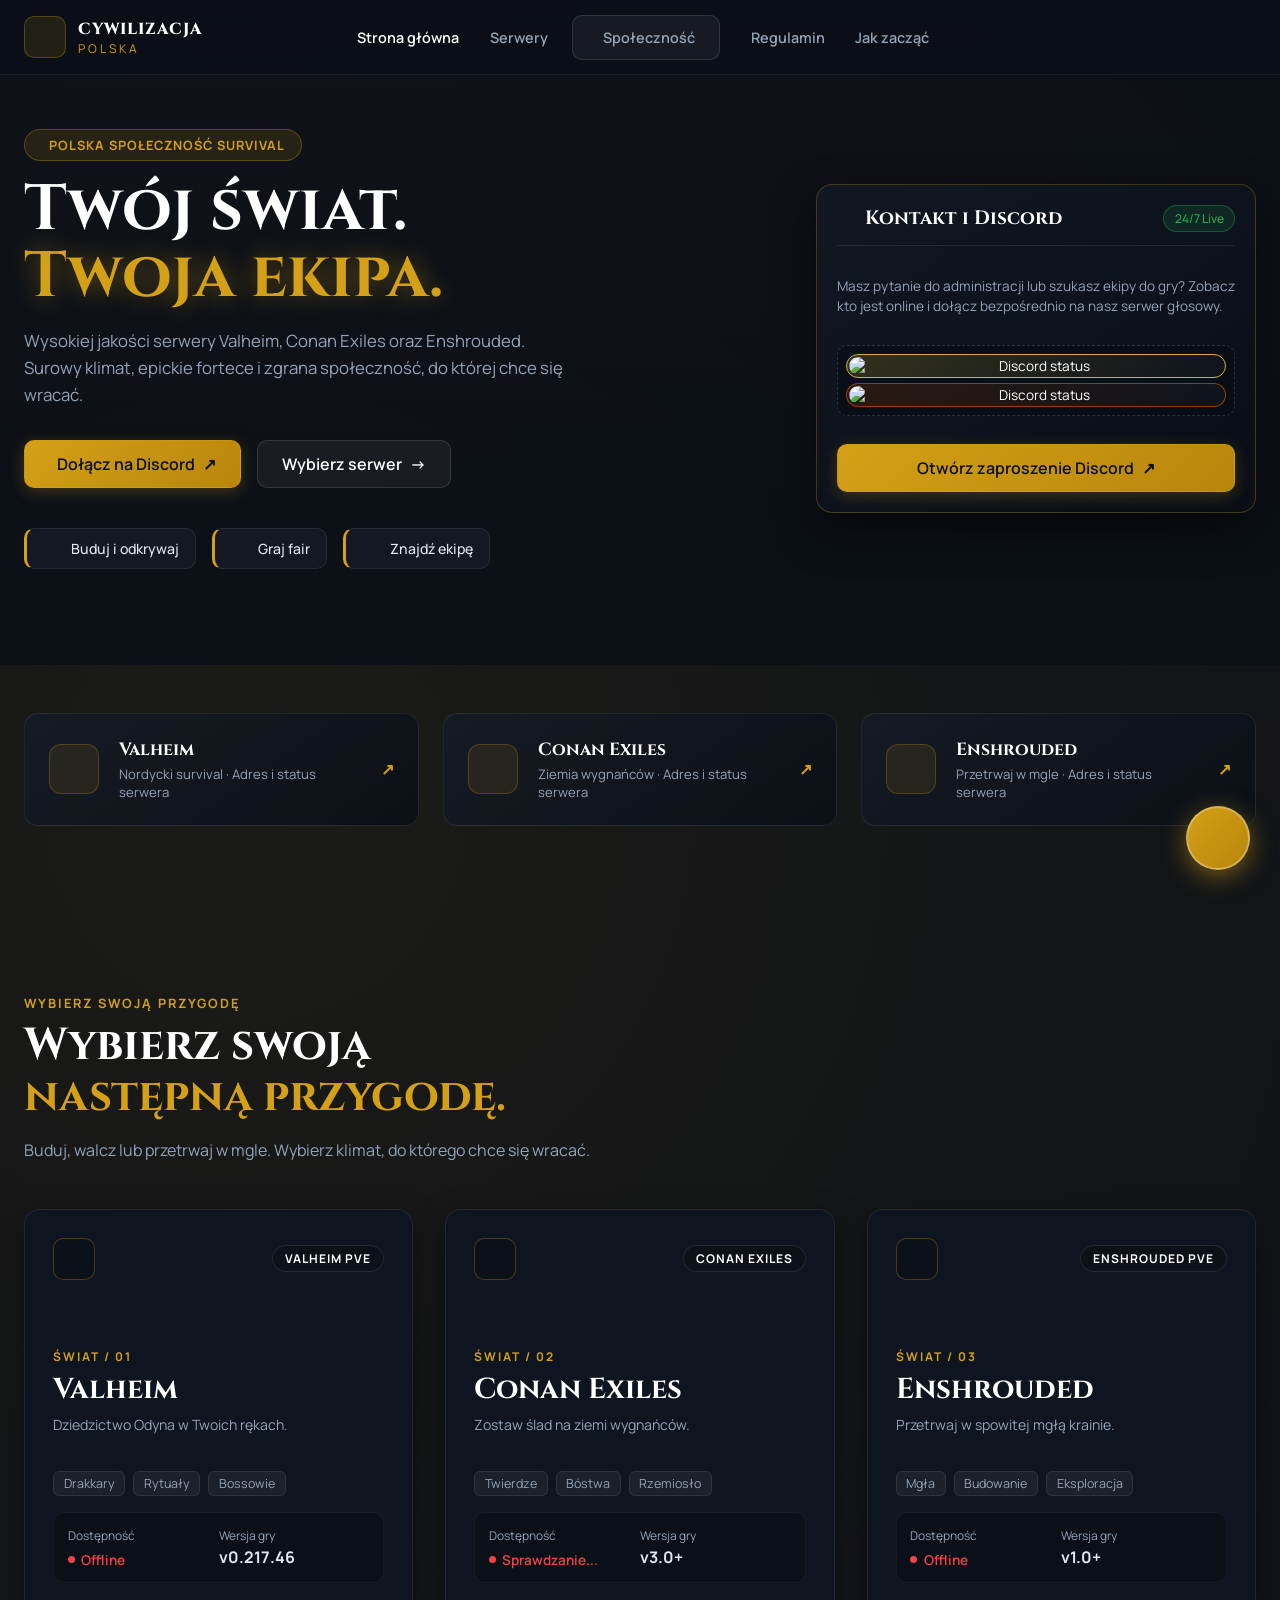
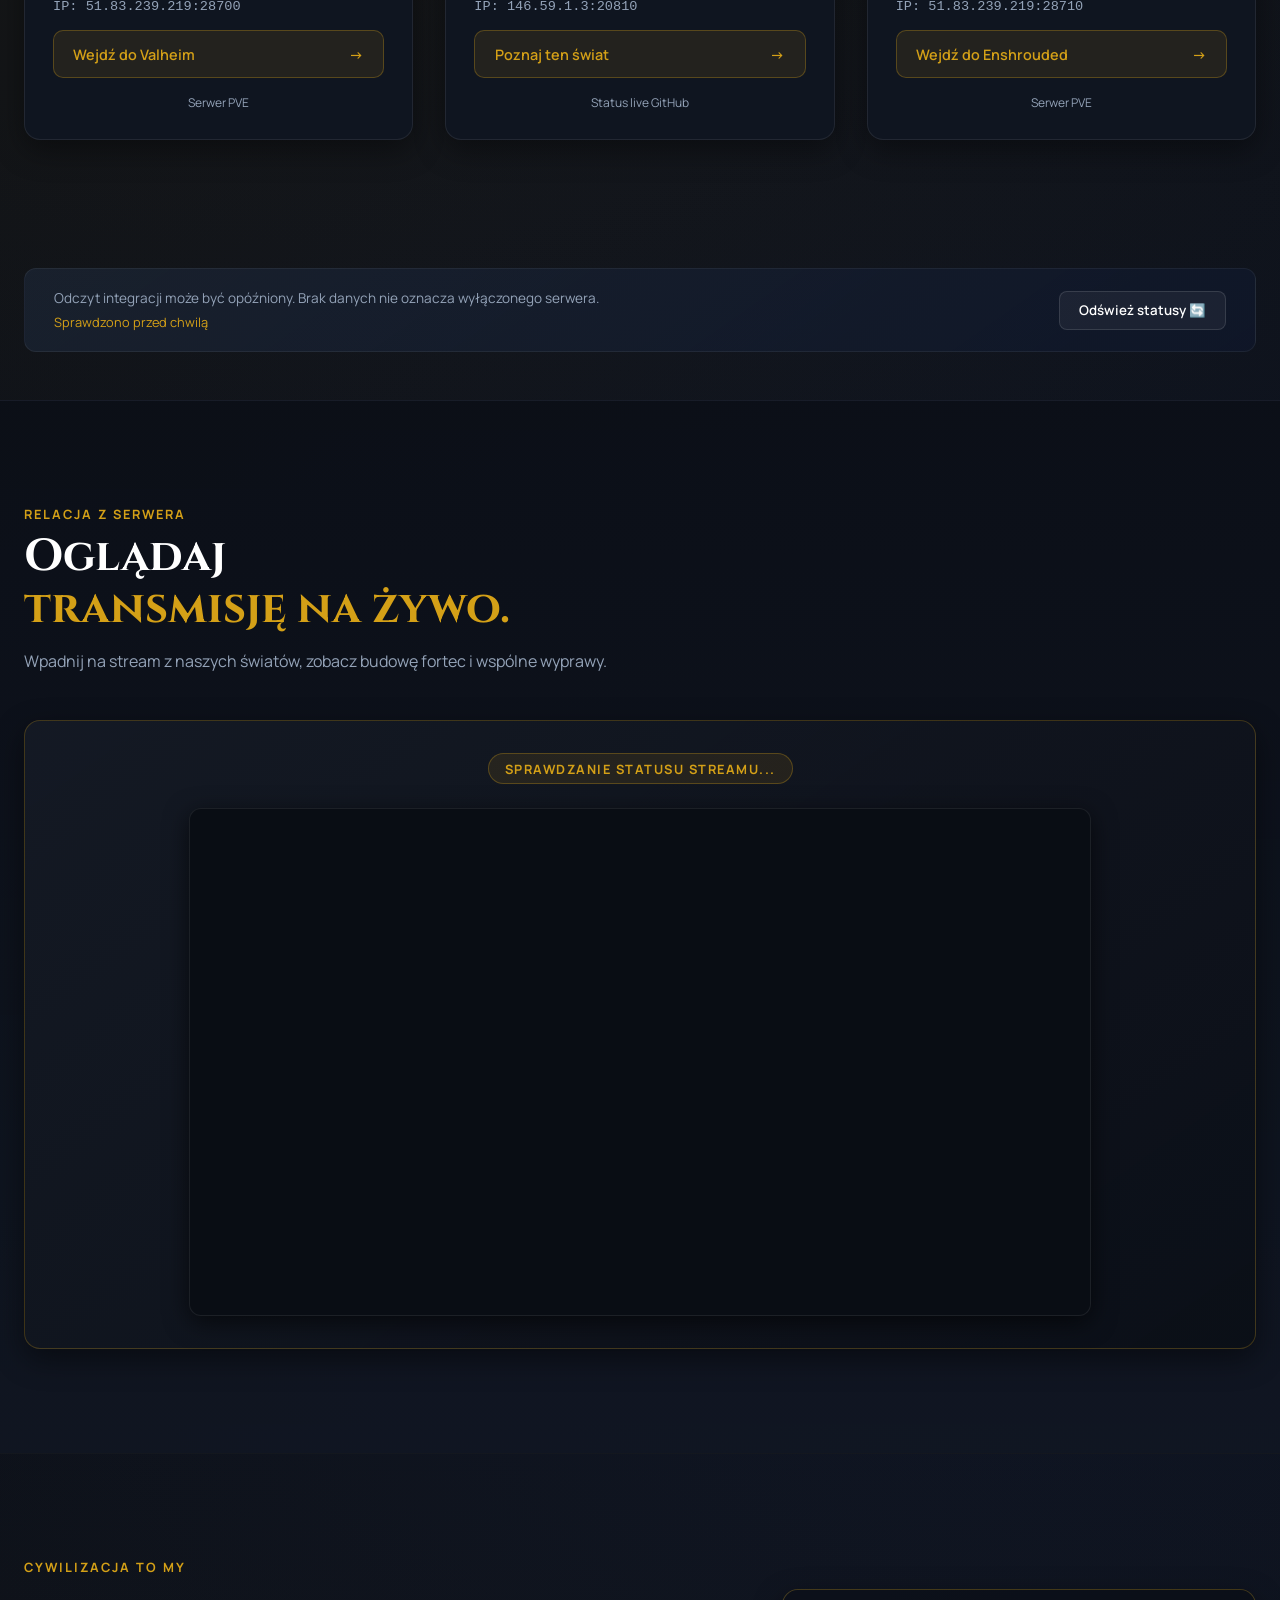
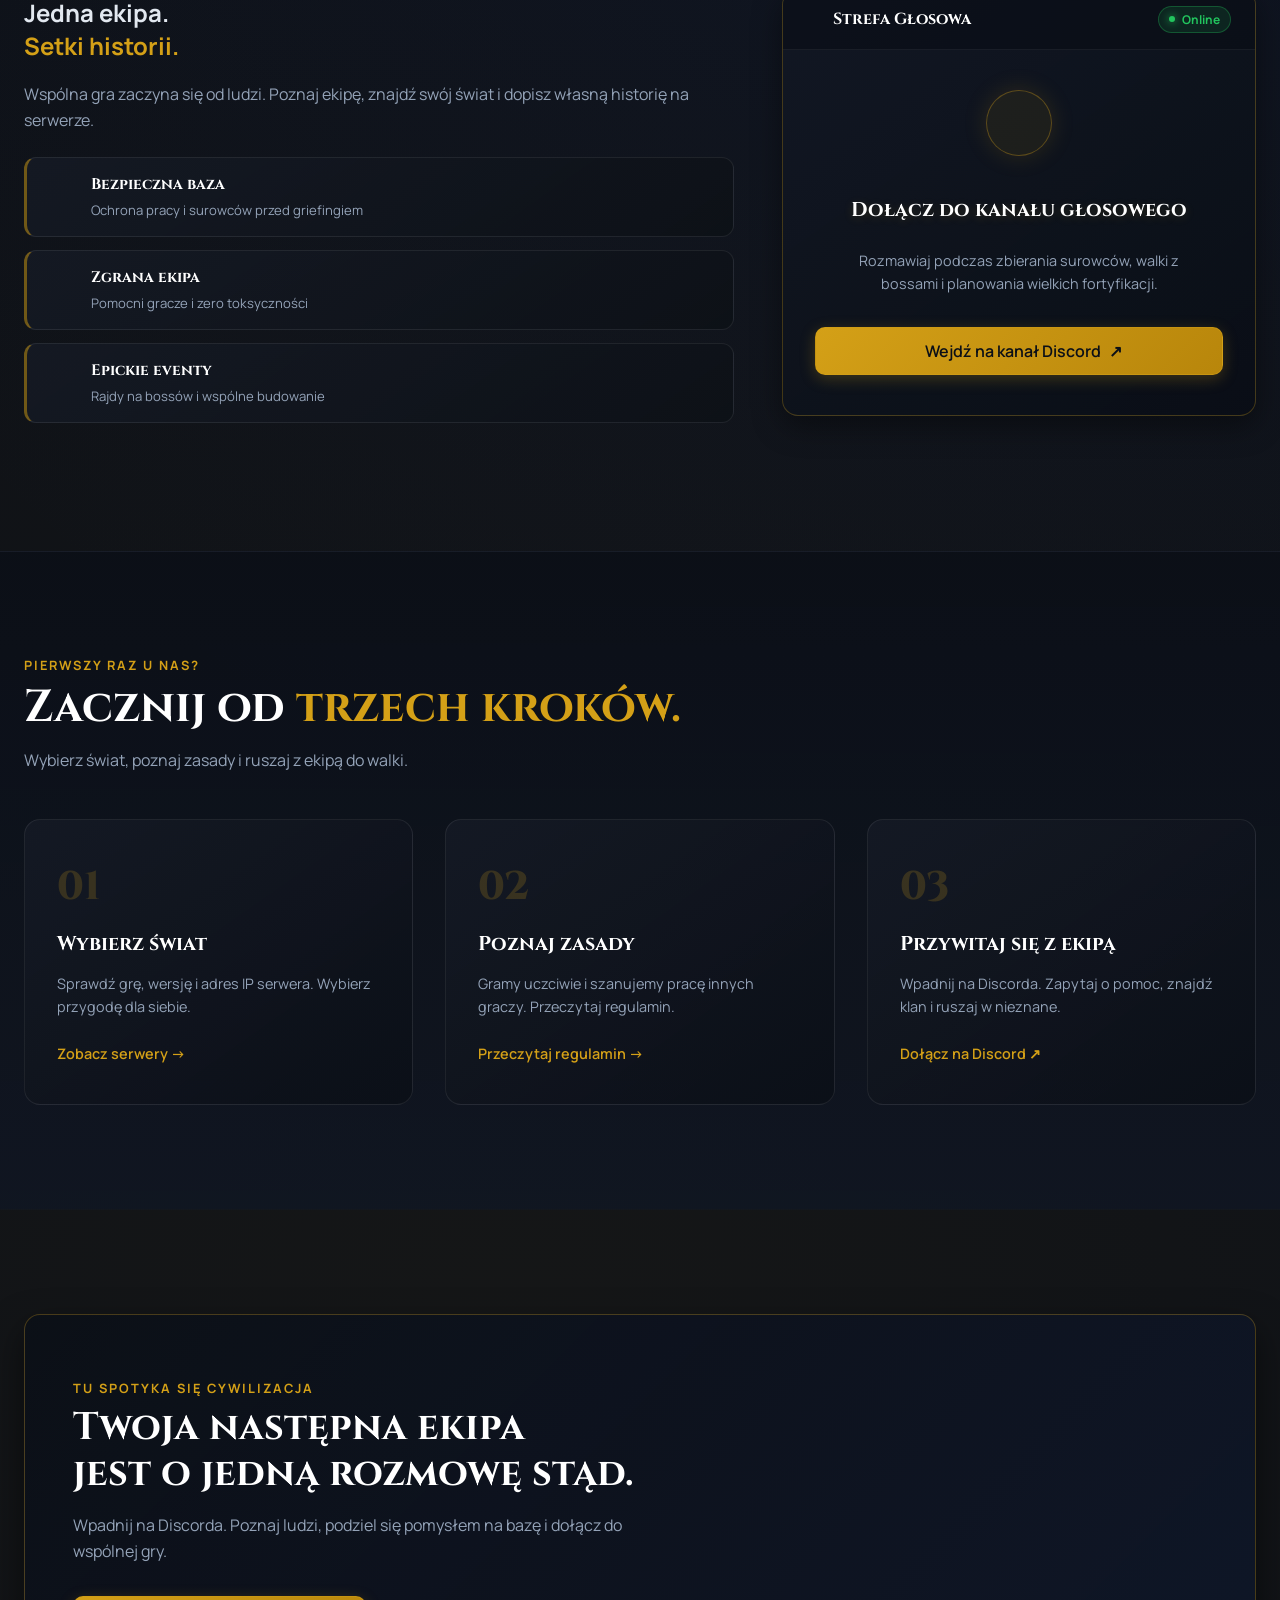
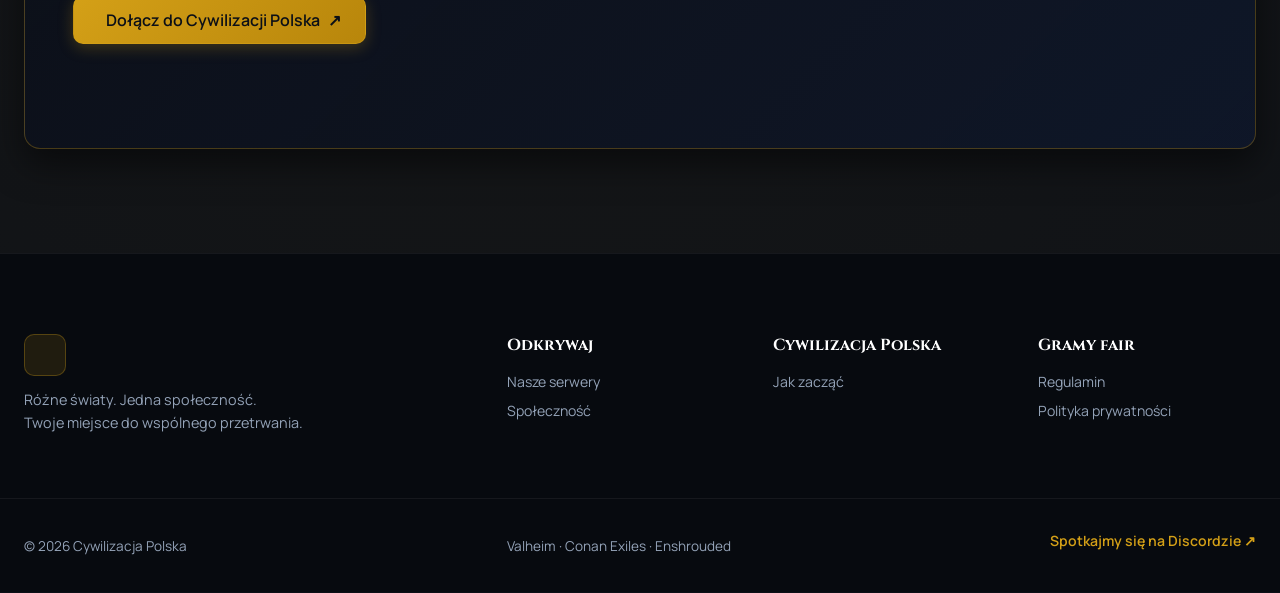
==== index.html @ 347bb4b3 "a" ====
<!DOCTYPE html>
<html lang="pl">
<head>
  <script>
    if ('scrollRestoration' in history) {
      history.scrollRestoration = 'manual';
    }
    if (window.location.hash) {
      history.replaceState(null, null, window.location.pathname);
    }
    window.scrollTo(0, 0);
    document.addEventListener('DOMContentLoaded', () => {
      window.scrollTo(0, 0);
    });
  </script>
  <meta charset="UTF-8" />
  <meta name="viewport" content="width=device-width, initial-scale=1.0" />
  <meta http-equiv="Cache-Control" content="no-cache, no-store, must-revalidate" />
  <meta http-equiv="Pragma" content="no-cache" />
  <meta http-equiv="Expires" content="0" />
  <title>Cywilizacja Polska — Valheim, Conan Exiles i Enshrouded</title>
  <link rel="preconnect" href="https://fonts.googleapis.com">
  <link rel="preconnect" href="https://fonts.gstatic.com" crossorigin>
  <link href="https://fonts.googleapis.com/css2?family=Cinzel:wght@600;700;800;900&family=Manrope:wght@400;500;600;700&display=swap" rel="stylesheet">
  <script src="https://unpkg.com/lucide@latest"></script>
  <link rel="stylesheet" href="style.css?v=1.3.1" />
</head>
<body class="cywilizacja-world-site">

  <!-- PŁYWAJĄCY PRZYCISK DISCORDA -->
  <a href="https://discord.gg/jmFhmU2VWR" target="_blank" class="floating-discord-btn" aria-label="Dołącz na Discord">
    <i data-lucide="gamepad-2"></i>
    <span class="tooltip">Dołącz na Discord ↗</span>
  </a>

  <!-- GÓRNA NAWIGACJA -->
  <header class="site-header">
    <div class="header-inner">
      <a href="https://cywilizacjapolska.github.io/" class="brand">
        <div class="brand-shield"><i data-lucide="shield"></i></div>
        <div class="brand-text">
          <span class="brand-title">CYWILIZACJA</span>
          <span class="brand-subtitle">POLSKA</span>
        </div>
      </a>

      <!-- PRZYCISK MENU MOBILNEGO -->
      <button class="mobile-menu-toggle" id="menu-toggle" aria-label="Otwórz menu">
        <i data-lucide="menu"></i>
      </button>

      <nav class="main-nav" id="main-nav">
        <a href="https://cywilizacjapolska.github.io/" class="active"><i data-lucide="home" class="nav-symbol"></i> Strona główna</a>
        <a href="serwery.html"><i data-lucide="server" class="nav-symbol"></i> Serwery</a>
        <a href="ekipa.html" class="button button-secondary"><i data-lucide="users" class="nav-symbol"></i> Społeczność</a>
        <a href="regulamin.html"><i data-lucide="book-open" class="nav-symbol"></i> Regulamin</a>
        <a href="#kroki"><i data-lucide="compass" class="nav-symbol"></i> Jak zacząć</a>
      </nav>
    </div>
  </header>

  <main id="main" style="position: relative; z-index: 1;">

    <!-- SEKCJA HERO -->
    <section class="world-hero">
      <div class="hero-bg" aria-hidden="true"></div>
      <div class="hero-overlay" aria-hidden="true"></div>
      <div class="container hero-inner">
        
        <!-- LEWA KOLUMNA: NAGŁÓWEK -->
        <div class="hero-content">
          <div class="hero-pill"><i data-lucide="flame"></i> POLSKA SPOŁECZNOŚĆ SURVIVAL</div>
          <h1>Twój świat.<br><em>Twoja ekipa.</em></h1>
          <p>Wysokiej jakości serwery Valheim, Conan Exiles oraz Enshrouded. Surowy klimat, epickie fortece i zgrana społeczność, do której chce się wracać.</p>
          <div class="button-row">
            <a class="button button-discord" href="https://discord.gg/jmFhmU2VWR" target="_blank">
              <i data-lucide="gamepad-2"></i> Dołącz na Discord <span>↗</span>
            </a>
            <a class="button button-secondary" href="#serwery">Wybierz serwer <span>→</span></a>
          </div>
          <!-- MINI-KAFELKI W HERO-FOOT -->
          <div class="hero-foot">
            <div class="hero-foot-item">
              <i data-lucide="axe"></i>
              <span>Buduj i odkrywaj</span>
            </div>
            <div class="hero-foot-item">
              <i data-lucide="shield-check"></i>
              <span>Graj fair</span>
            </div>
            <div class="hero-foot-item">
              <i data-lucide="users"></i>
              <span>Znajdź ekipę</span>
            </div>
          </div>
        </div>

        <!-- PRAWA KOLUMNA: KONTAKT I WIDGET DISCORDA -->
        <aside class="hero-discord-box">
          <div class="hero-discord-header">
            <h3><i data-lucide="message-square" style="color: var(--gold, #d4a017); width: 20px; height: 20px;"></i> Kontakt i Discord</h3>
            <span style="font-size: 0.75rem; color: #22c55e; background: rgba(34, 197, 94, 0.12); padding: 0.25rem 0.65rem; border-radius: 999px; border: 1px solid rgba(34, 197, 94, 0.3);">24/7 Live</span>
          </div>

          <p style="color: #94a3b8; font-size: 0.85rem; margin-bottom: 1rem; line-height: 1.5;">
            Masz pytanie do administracji lub szukasz ekipy do gry? Zobacz kto jest online i dołącz bezpośrednio na nasz serwer głosowy.
          </p>

          <!-- WIDGET DISCORDA -->
          <div class="discord-widget-slot" id="discord-widgets-container">
            <div class="custom-card1">
              <img src="https://statusbanner.com/widget/theme-4/879347951506440222.png" alt="Discord status">
            </div>
            <div class="custom-card">
              <img src="https://statusbanner.com/widget/theme-4/634884694248259584.png" alt="Discord status">
            </div>
          </div>

          <a href="https://discord.gg/jmFhmU2VWR" target="_blank" class="button button-discord" style="width: 100%; justify-content: center; margin-top: 1rem; box-sizing: border-box;">
            Otwórz zaproszenie Discord <span>↗</span>
          </a>
        </aside>

      </div>
    </section>

    <!-- PASEK SZYBKIEGO WYBORU -->
    <section class="world-selector container">
      <div class="world-strip">
        <a class="world-tile" href="#serwery">
          <span class="cube" aria-hidden="true"><i data-lucide="axe"></i></span>
          <div><h2>Valheim</h2><p>Nordycki survival · Adres i status serwera</p></div>
          <span class="arrow">↗</span>
        </a>
        <a class="world-tile" href="#serwery">
          <span class="cube" aria-hidden="true"><i data-lucide="sword"></i></span>
          <div><h2>Conan Exiles</h2><p>Ziemia wygnańców · Adres i status serwera</p></div>
          <span class="arrow">↗</span>
        </a>
        <a class="world-tile" href="#serwery">
          <span class="cube" aria-hidden="true"><i data-lucide="compass"></i></span>
          <div><h2>Enshrouded</h2><p>Przetrwaj w mgle · Adres i status serwera</p></div>
          <span class="arrow">↗</span>
        </a>
      </div>
    </section>

    <!-- GŁÓWNA SIATKA SERWERÓW -->
    <section class="section home-worlds" id="serwery">
      <div class="container">
        <div class="section-heading">
          <div>
            <div class="eyebrow">Wybierz swoją przygodę</div>
            <h2>Wybierz swoją<br><span class="gold">następną przygodę.</span></h2>
            <p>Buduj, walcz lub przetrwaj w mgle. Wybierz klimat, do którego chce się wracać.</p>
          </div>
        </div>

        <div class="home-world-grid">
          
          <!-- KARTA 1: VALHEIM -->
          <article class="home-world-card card-valheim" style="--card-bg: url('https://images.unsplash.com/photo-1518709268805-4e9042af9f23?auto=format&fit=crop&w=900&q=80');">
            <div class="card-bg-layer"></div>
            <div class="home-world-art">
              <span class="home-world-top">
                <span class="home-world-symbol"><i data-lucide="axe"></i></span>
                <span class="tag">VALHEIM PVE</span>
              </span>
              <div class="home-world-identity">
                <span class="home-world-number">ŚWIAT / 01</span>
                <h3>Valheim</h3>
                <span>Dziedzictwo Odyna w Twoich rękach.</span>
              </div>
            </div>
            <div class="home-world-body">
              <div class="home-world-tags"><span>Drakkary</span><span>Rytuały</span><span>Bossowie</span></div>
              <div class="home-world-live">
                <div><small>Dostępność</small><span id="valheim-status" class="status offline"><span class="dot"></span> Offline</span></div>
                <div><small>Wersja gry</small><strong id="valheim-version">v0.217.46</strong></div>
              </div>
              <p class="home-world-players" onclick="copyServerIP(this, '51.83.239.219:28700')" title="Kliknij, aby skopiować IP">
                IP: 51.83.239.219:28700 <i data-lucide="copy" style="width: 13px; height: 13px;"></i>
                <span class="copy-tooltip">Skopiowano IP!</span>
              </p>
              <a class="home-world-cta" href="steam://connect/51.83.239.219:28700">Wejdź do Valheim <span>→</span></a>
              <small class="home-world-checked">Serwer PVE</small>
            </div>
          </article>

          <!-- KARTA 2: CONAN EXILES -->
          <article class="home-world-card card-conan" style="--card-bg: url('https://images.unsplash.com/photo-1509316785289-025f5b846b35?auto=format&fit=crop&w=900&q=80');">
            <div class="card-bg-layer"></div>
            <div class="home-world-art">
              <span class="home-world-top">
                <span class="home-world-symbol"><i data-lucide="sword"></i></span>
                <span class="tag">CONAN EXILES</span>
              </span>
              <div class="home-world-identity">
                <span class="home-world-number">ŚWIAT / 02</span>
                <h3>Conan Exiles</h3>
                <span>Zostaw ślad na ziemi wygnańców.</span>
              </div>
            </div>
            <div class="home-world-body">
              <div class="home-world-tags"><span>Twierdze</span><span>Bóstwa</span><span>Rzemiosło</span></div>
              
              <div class="home-world-live">
                <div><small>Dostępność</small><span id="conan-status" class="status offline"><span class="dot"></span> Sprawdzanie...</span></div>
                <div><small>Wersja gry</small><strong id="conan-version">v3.0+</strong></div>
              </div>

              <p class="home-world-players" onclick="copyServerIP(this, '146.59.1.3:20810')" title="Kliknij, aby skopiować IP">
                IP: 146.59.1.3:20810 <i data-lucide="copy" style="width: 13px; height: 13px;"></i>
                <span class="copy-tooltip">Skopiowano IP!</span>
              </p>
              <a class="home-world-cta" href="steam://connect/146.59.1.3:20810">Poznaj ten świat <span>→</span></a>
              <small class="home-world-checked">Status live GitHub</small>
            </div>
          </article>

          <!-- KARTA 3: ENSHROUDED -->
          <article class="home-world-card card-epic" style="--card-bg: url('https://images.unsplash.com/photo-1464822759023-fed622ff2c3b?auto=format&fit=crop&w=900&q=80');">
            <div class="card-bg-layer"></div>
            <div class="home-world-art">
              <span class="home-world-top">
                <span class="home-world-symbol"><i data-lucide="compass"></i></span>
                <span class="tag">ENSHROUDED PVE</span>
              </span>
              <div class="home-world-identity">
                <span class="home-world-number">ŚWIAT / 03</span>
                <h3>Enshrouded</h3>
                <span>Przetrwaj w spowitej mgłą krainie.</span>
              </div>
            </div>
            <div class="home-world-body">
              <div class="home-world-tags"><span>Mgła</span><span>Budowanie</span><span>Eksploracja</span></div>
              <div class="home-world-live">
                <div><small>Dostępność</small><span id="enshrouded-status" class="status offline"><span class="dot"></span> Offline</span></div>
                <div><small>Wersja gry</small><strong id="enshrouded-version">v1.0+</strong></div>
              </div>
              <p class="home-world-players" onclick="copyServerIP(this, '51.83.239.219:28710')" title="Kliknij, aby skopiować IP">
                IP: 51.83.239.219:28710 <i data-lucide="copy" style="width: 13px; height: 13px;"></i>
                <span class="copy-tooltip">Skopiowano IP!</span>
              </p>
              <a class="home-world-cta" href="steam://connect/51.83.239.219:28710">Wejdź do Enshrouded <span>→</span></a>
              <small class="home-world-checked">Serwer PVE</small>
            </div>
          </article>

        </div>
      </div>
    </section>

    <!-- PASEK ODŚWIEŻANIA STATUSÓW -->
    <div class="container" style="margin-top: 1.5rem; margin-bottom: 3rem;">
      <div style="display: flex; justify-content: space-between; align-items: center; flex-wrap: wrap; gap: 1rem; background: linear-gradient(145deg, rgba(30, 41, 59, 0.6), rgba(15, 23, 42, 0.8)); border: 1px solid rgba(255,255,255,0.06); border-radius: 12px; padding: 1.2rem 1.8rem;">
        <div>
          <p style="color: #94a3b8; font-size: 0.85rem; margin: 0 0 0.2rem 0;">Odczyt integracji może być opóźniony. Brak danych nie oznacza wyłączonego serwera.</p>
          <small id="last-checked" style="color: var(--gold, #d4a017); font-size: 0.8rem;">Sprawdzono przed chwilą</small>
        </div>
        <button id="refresh-btn" onclick="manualRefresh()" style="background: rgba(255,255,255,0.05); border: 1px solid rgba(255,255,255,0.12); color: #fff; padding: 0.6rem 1.2rem; border-radius: 8px; cursor: pointer; font-family: 'Manrope', sans-serif; font-weight: 600; display: inline-flex; align-items: center; gap: 0.5rem; transition: 0.2s; white-space: nowrap;">
          Odśwież statusy 🔄
        </button>
      </div>
    </div>

    <!-- SEKCJA YOUTUBE LIVE -->
    <section class="section" id="live">
      <div class="container">
        <div class="section-heading">
          <div>
            <div class="eyebrow">Relacja z serwera</div>
            <h2>Oglądaj<br><span class="gold">transmisję na żywo.</span></h2>
            <p>Wpadnij na stream z naszych światów, zobacz budowę fortec i wspólne wyprawy.</p>
          </div>
        </div>

        <div class="yt-live-card">
          <div class="yt-live-badge" id="yt-badge-container" style="background: rgba(212, 160, 23, 0.1); border: 1px solid rgba(212, 160, 23, 0.3); color: var(--gold, #d4a017);">
            <span class="yt-live-dot" id="yt-dot" style="display: none; background: #22c55e; box-shadow: 0 0 8px #22c55e;"></span>
            <span id="yt-badge-text">Sprawdzanie statusu streamu...</span>
          </div>

          <div class="yt-live-frame-wrap" id="youtube-frame-container"></div>
        </div>
      </div>
    </section>

    <!-- SPOŁECZNOŚĆ -->
    <section class="section home-people home-people-epic" id="spolecznosc">
      <div class="container home-crew-layout">
        <div class="home-people-copy">
          <div class="eyebrow">Cywilizacja to my</div>
          <h2>Jedna ekipa.<br><span class="gold">Setki historii.</span></h2>
          <p>Wspólna gra zaczyna się od ludzi. Poznaj ekipę, znajdź swój świat i dopisz własną historię na serwerze.</p>
          
          <div class="community-features-grid">
            <div class="comm-feature-card">
              <i data-lucide="shield-check"></i>
              <div>
                <strong>Bezpieczna baza</strong>
                <small>Ochrona pracy i surowców przed griefingiem</small>
              </div>
            </div>
            <div class="comm-feature-card">
              <i data-lucide="heart-handshake"></i>
              <div>
                <strong>Zgrana ekipa</strong>
                <small>Pomocni gracze i zero toksyczności</small>
              </div>
            </div>
            <div class="comm-feature-card">
              <i data-lucide="trophy"></i>
              <div>
                <strong>Epickie eventy</strong>
                <small>Rajdy na bossów i wspólne budowanie</small>
              </div>
            </div>
          </div>
        </div>

        <!-- STREFA GŁOSOWA -->
        <div class="voice-zone-box">
          <div class="voice-zone-header">
            <h3><i data-lucide="message-square" style="color: var(--gold, #d4a017); width: 18px; height: 18px;"></i> Strefa Głosowa</h3>
            <span class="voice-online-badge"><span class="dot"></span> Online</span>
          </div>
          <div class="voice-zone-content">
            <div class="voice-icon-circle">
              <i data-lucide="mic" style="width: 28px; height: 28px; color: var(--gold, #d4a017);"></i>
            </div>
            <h3>Dołącz do kanału głosowego</h3>
            <p>Rozmawiaj podczas zbierania surowców, walki z bossami i planowania wielkich fortyfikacji.</p>
            <a href="https://discord.gg/jmFhmU2VWR" target="_blank" class="button button-discord" style="width: 100%; justify-content: center; margin-top: 0.5rem; box-sizing: border-box;">
              <i data-lucide="gamepad-2"></i> Wejdź na kanał Discord <span>↗</span>
            </a>
          </div>
        </div>

      </div>
    </section>

    <!-- 3 KROKI -->
    <section class="section" id="kroki">
      <div class="container">
        <div class="section-heading steps-heading">
          <div>
            <div class="eyebrow">Pierwszy raz u nas?</div>
            <h2>Zacznij od <span class="gold">trzech kroków.</span></h2>
            <p>Wybierz świat, poznaj zasady i ruszaj z ekipą do walki.</p>
          </div>
        </div>
        <div class="steps">
          <article class="step">
            <span class="step-number">01</span>
            <h3>Wybierz świat</h3>
            <p>Sprawdź grę, wersję i adres IP serwera. Wybierz przygodę dla siebie.</p>
            <a href="serwery.html">Zobacz serwery →</a>
          </article>
          <article class="step">
            <span class="step-number">02</span>
            <h3>Poznaj zasady</h3>
            <p>Gramy uczciwie i szanujemy pracę innych graczy. Przeczytaj regulamin.</p>
            <a href="regulamin.html">Przeczytaj regulamin →</a>
          </article>
          <article class="step">
            <span class="step-number">03</span>
            <h3>Przywitaj się z ekipą</h3>
            <p>Wpadnij na Discorda. Zapytaj o pomoc, znajdź klan i ruszaj w nieznane.</p>
            <a href="https://discord.gg/jmFhmU2VWR" target="_blank" style="color: var(--gold, #d4a017); font-weight: 600; text-decoration: none;">Dołącz na Discord ↗</a>
          </article>
        </div>
      </div>
    </section>

    <!-- BANER DISCORD -->
    <section class="section" id="wsparcie">
      <div class="container">
        <div class="discord-banner discord-banner-illustrated">
          <div class="discord-copy">
            <div class="eyebrow">Tu spotyka się Cywilizacja</div>
            <h2>Twoja następna ekipa<br>jest o jedną rozmowę stąd.</h2>
            <p>Wpadnij na Discorda. Poznaj ludzi, podziel się pomysłem na bazę i dołącz do wspólnej gry.</p>
            <div class="button-row">
              <a class="button button-discord" href="https://discord.gg/jmFhmU2VWR" target="_blank">
                <i data-lucide="gamepad-2"></i> Dołącz do Cywilizacji Polska <span>↗</span>
              </a>
            </div>
          </div>
        </div>
      </div>
    </section>

  </main>

  <!-- FOOTER -->
  <footer class="site-footer">
    <div class="container footer-top">
      <div class="footer-brand">
        <div class="brand-shield" style="margin-bottom: 12px;"><i data-lucide="shield"></i></div>
        <p>Różne światy. Jedna społeczność.<br>Twoje miejsce do wspólnego przetrwania.</p>
      </div>
      <div>
        <h2>Odkrywaj</h2>
        <a href="serwery.html">Nasze serwery</a>
        <a href="ekipa.html">Społeczność</a>
      </div>
      <div>
        <h2>Cywilizacja Polska</h2>
        <a href="#kroki">Jak zacząć</a>
      </div>
      <div>
        <h2>Gramy fair</h2>
        <a href="regulamin.html">Regulamin</a>
        <a href="#">Polityka prywatności</a>
      </div>
    </div>
    <div class="container footer-bottom">
      <span>© 2026 Cywilizacja Polska</span>
      <span>Valheim · Conan Exiles · Enshrouded</span>
      <a class="discord-link" href="https://discord.gg/jmFhmU2VWR" target="_blank">Spotkajmy się na Discordzie ↗</a>
    </div>
  </footer>

  <!-- SKRYPTY -->
  <script>
    lucide.createIcons();

    const menuToggle = document.getElementById('menu-toggle');
    const mainNav = document.getElementById('main-nav');

    if (menuToggle && mainNav) {
      menuToggle.addEventListener('click', () => {
        mainNav.classList.toggle('active');
      });

      mainNav.querySelectorAll('a').forEach(link => {
        link.addEventListener('click', () => {
          mainNav.classList.remove('active');
        });
      });
    }

    // Funkcja szybkiego kopiowania IP do schowka
    function copyServerIP(element, ip) {
      navigator.clipboard.writeText(ip).then(() => {
        element.classList.add('copied');
        setTimeout(() => {
          element.classList.remove('copied');
        }, 1500);
      }).catch(err => {
        console.error('Nie udało się skopiować IP:', err);
      });
    }

    async function updateYouTubeLive() {
      try {
        const res = await fetch('./youtube_live.json?t=' + Date.now());
        if (!res.ok) throw new Error();

        const data = await res.json();
        const frameContainer = document.getElementById('youtube-frame-container');
        const badgeText = document.getElementById('yt-badge-text');
        const ytDot = document.getElementById('yt-dot');
        const ytBadgeContainer = document.getElementById('yt-badge-container');

        if (data.is_live && data.video_id) {
          if (ytBadgeContainer) {
            ytBadgeContainer.style.background = "rgba(239, 68, 68, 0.15)";
            ytBadgeContainer.style.borderColor = "rgba(239, 68, 68, 0.35)";
            ytBadgeContainer.style.color = "#ef4444";
          }
          if (ytDot) ytDot.style.display = "inline-block";
          if (badgeText) badgeText.textContent = data.title ? `Transmisja: ${data.title}` : "Transmisja na żywo";

          if (frameContainer && !frameContainer.querySelector('iframe')) {
            frameContainer.innerHTML = `
              <iframe
                src="https://www.youtube.com/embed/${data.video_id}"
                title="YouTube Live"
                frameborder="0"
                loading="lazy"
                allow="accelerometer; autoplay; clipboard-write; encrypted-media; gyroscope; picture-in-picture; web-share"
                allowfullscreen
                style="position: absolute; top: 0; left: 0; width: 100%; height: 100%;">
              </iframe>
            `;
          }
        } else {
          if (ytBadgeContainer) {
            ytBadgeContainer.style.background = "rgba(212, 160, 23, 0.1)";
            ytBadgeContainer.style.borderColor = "rgba(212, 160, 23, 0.3)";
            ytBadgeContainer.style.color = "var(--gold, #d4a017)";
          }
          if (ytDot) ytDot.style.display = "none";
          if (badgeText) badgeText.textContent = "Stream offline";

          if (frameContainer) {
            frameContainer.innerHTML = `
              <div style="position: absolute; top: 0; left: 0; width: 100%; height: 100%; display: flex; flex-direction: column; align-items: center; justify-content: center; background: linear-gradient(145deg, rgba(15, 20, 30, 0.95), rgba(8, 12, 18, 0.98)); text-align: center; padding: 2rem; box-sizing: border-box;">
                <div style="width: 60px; height: 60px; background: rgba(212, 160, 23, 0.1); border: 1px solid rgba(212, 160, 23, 0.3); border-radius: 50%; display: flex; align-items: center; justify-content: center; margin-bottom: 1rem; color: var(--gold, #d4a017);">
                  <svg xmlns="http://www.w3.org/2000/svg" width="28" height="28" viewBox="0 0 24 24" fill="none" stroke="currentColor" stroke-width="2" stroke-linecap="round" stroke-linejoin="round">
                    <path d="M16 16v1a2 2 0 0 1-2 2H3a2 2 0 0 1-2-2V7a2 2 0 0 1 2-2h2m5.66 0H14a2 2 0 0 1 2 2v3.34l1 1L23 7v10"></path>
                    <line x1="1" y1="1" x2="23" y2="23"></line>
                  </svg>
                </div>
                <h3 style="font-family: 'Cinzel', serif; color: #fff; font-size: 1.25rem; margin: 0 0 0.5rem 0;">Aktualnie nie jest prowadzony żaden live</h3>
                <p style="color: var(--text-muted, #94a3b8); font-size: 0.9rem; max-width: 400px; margin: 0 0 1.5rem 0; line-height: 1.5;">Obserwuj nasz kanał Discord, aby dowiedzieć się, kiedy ruszy kolejna wyprawa lub budowa fortecy.</p>
                <a href="https://discord.gg/jmFhmU2VWR" target="_blank" class="button button-discord" style="padding: 0.6rem 1.2rem; font-size: 0.85rem;">
                  <i data-lucide="gamepad-2"></i> Sprawdź Discord <span>↗</span>
                </a>
              </div>
            `;
            if (typeof lucide !== 'undefined') {
              lucide.createIcons();
            }
          }
        }
      } catch (e) {}
    }

    async function updateAllHomeStatuses() {
      try {
        const res = await fetch('./status.json?t=' + Date.now());
        if (!res.ok) throw new Error();

        const data = await res.json();

        ['valheim', 'conan', 'enshrouded'].forEach(game => {
          const el = document.getElementById(game + "-status");
          if (el && data[game]) {
            el.className = data[game].online ? "status online" : "status offline";
            el.innerHTML = `<span class="dot"></span> ${data[game].online ? 'Online (' + (data[game].players || '0') + ')' : 'Offline'}`;
          }
        });
      } catch (e) {}
    }

    async function manualRefresh() {
      const btn = document.getElementById("refresh-btn");
      const timeEl = document.getElementById("last-checked");
      
      if (btn) {
        btn.style.opacity = "0.7";
        btn.textContent = "Odświeżanie...";
      }

      await Promise.all([updateAllHomeStatuses(), updateYouTubeLive()]);

      const now = new Date();
      const timeString = now.toLocaleTimeString('pl-PL', { hour: '2-digit', minute: '2-digit' });
      
      if (timeEl) {
        timeEl.textContent = `Sprawdzono o ${timeString}`;
      }

      if (btn) {
        setTimeout(() => {
          btn.style.opacity = "1";
          btn.textContent = "Odśwież statusy 🔄";
        }, 400);
      }
    }

    document.addEventListener("DOMContentLoaded", () => {
      window.scrollTo(0, 0);
      updateAllHomeStatuses();
      updateYouTubeLive();
      setInterval(() => {
        updateAllHomeStatuses();
        updateYouTubeLive();
      }, 30000);
    });
  </script>

</body>
</html>
---- style.css ----
/* ==========================================================
   CYWILIZACJA POLSKA — ARKUSZ STYLÓW
   ========================================================== */

:root {
  --gold: #d4a017;
  --bg-dark: #0b0f17;
  --text-main: #e2e8f0;
  --text-muted: #94a3b8;
}

body.cywilizacja-world-site {
  background-color: #0b0f17 !important;
  background-image: 
    radial-gradient(circle at 20% 15%, rgba(212, 160, 23, 0.08) 0%, transparent 40%),
    radial-gradient(circle at 80% 50%, rgba(30, 58, 138, 0.12) 0%, transparent 50%),
    radial-gradient(circle at 40% 85%, rgba(212, 160, 23, 0.05) 0%, transparent 45%);
  color: var(--text-main);
  font-family: 'Manrope', sans-serif;
  margin: 0;
  padding: 0;
  overflow-x: hidden;
  position: relative;
}

/* Animacje */
@keyframes livePulse {
  0% { transform: scale(0.95); opacity: 0.8; }
  50% { transform: scale(1.2); opacity: 1; box-shadow: 0 0 12px #ef4444; }
  100% { transform: scale(0.95); opacity: 0.8; }
}

@keyframes pulse-gold {
  0% { box-shadow: 0 0 0 0 rgba(212, 160, 23, 0.4); }
  70% { box-shadow: 0 0 0 15px rgba(212, 160, 23, 0); }
  100% { box-shadow: 0 0 0 0 rgba(212, 160, 23, 0); }
}

.section {
  padding: 6.5rem 0;
}

.section:nth-of-type(even) {
  background: linear-gradient(180deg, rgba(11, 15, 23, 0.95) 0%, rgba(16, 22, 34, 0.88) 100%);
  border-top: 1px solid rgba(255, 255, 255, 0.03);
  border-bottom: 1px solid rgba(255, 255, 255, 0.03);
}

.container {
  width: 100%;
  max-width: 1280px;
  margin: 0 auto;
  padding: 0 1.5rem;
  box-sizing: border-box;
}

/* Header */
.site-header {
  position: fixed;
  top: 0;
  left: 0;
  width: 100%;
  z-index: 1000;
  background: rgba(11, 15, 23, 0.85);
  backdrop-filter: blur(12px);
  border-bottom: 1px solid rgba(255, 255, 255, 0.06);
  box-sizing: border-box;
}
.site-header .header-inner {
  display: flex;
  justify-content: space-between;
  align-items: center;
  padding: 1rem 1.5rem;
  max-width: 1280px;
  margin: 0 auto;
}
.brand {
  display: flex;
  align-items: center;
  gap: 0.75rem;
  text-decoration: none;
}
.brand-shield {
  width: 40px;
  height: 40px;
  background: rgba(212, 160, 23, 0.12);
  border: 1px solid rgba(212, 160, 23, 0.3);
  border-radius: 10px;
  display: flex;
  align-items: center;
  justify-content: center;
  color: var(--gold);
}
.brand-text {
  display: flex;
  flex-direction: column;
}
.brand-title {
  font-family: 'Cinzel', serif;
  font-weight: 800;
  font-size: 1rem;
  color: #fff;
  letter-spacing: 1px;
}
.brand-subtitle {
  font-size: 0.75rem;
  color: var(--gold);
  letter-spacing: 3px;
  text-transform: uppercase;
}

.main-nav {
  display: flex;
  align-items: center;
  gap: 1.5rem;
}
.main-nav a {
  color: var(--text-muted);
  text-decoration: none;
  font-size: 0.9rem;
  font-weight: 600;
  display: inline-flex;
  align-items: center;
  gap: 0.4rem;
  transition: color 0.2s;
}
.main-nav a:hover, .main-nav a.active {
  color: #fff;
}

/* Hero Section */
.world-hero {
  position: relative;
  padding-top: 8rem;
  padding-bottom: 6rem;
  overflow: hidden;
}
.hero-bg {
  position: absolute;
  top: 0;
  left: 0;
  width: 100%;
  height: 100%;
  background: url('https://images.unsplash.com/photo-1518709268805-4e9042af9f23?auto=format&fit=crop&w=1920&q=80') center/cover no-repeat;
  filter: brightness(0.35);
  z-index: -2;
}
.hero-overlay {
  position: absolute;
  top: 0;
  left: 0;
  width: 100%;
  height: 100%;
  background: linear-gradient(180deg, rgba(11, 15, 23, 0.6) 0%, rgba(11, 15, 23, 0.95) 100%);
  z-index: -1;
}
.hero-inner {
  display: grid;
  grid-template-columns: 1.25fr 0.85fr;
  gap: 3rem;
  align-items: center;
}
.hero-content h1 {
  font-family: 'Cinzel', serif;
  font-size: clamp(2.8rem, 5vw, 4.4rem);
  line-height: 1.05;
  color: #fff;
  margin: 1rem 0;
}
/* PRZYWRÓCONY KOLOR I POŚWIATA DLA NAPISU "TWÓJA EKIPA" */
.hero-content h1 em {
  color: var(--gold);
  font-style: normal;
  text-shadow: 0 0 25px rgba(212, 160, 23, 0.45);
}

.hero-content p {
  color: var(--text-muted);
  font-size: 1.05rem;
  line-height: 1.6;
  max-width: 540px;
  margin-bottom: 2rem;
}
.hero-pill {
  display: inline-flex;
  align-items: center;
  gap: 0.5rem;
  background: rgba(212, 160, 23, 0.12);
  border: 1px solid rgba(212, 160, 23, 0.3);
  color: var(--gold);
  padding: 0.35rem 1rem;
  border-radius: 999px;
  font-size: 0.8rem;
  font-weight: 700;
  text-transform: uppercase;
  letter-spacing: 1px;
}
.button-row {
  display: flex;
  gap: 1rem;
  margin-bottom: 2.5rem;
}
.button {
  display: inline-flex;
  align-items: center;
  gap: 0.5rem;
  padding: 0.75rem 1.5rem;
  border-radius: 10px;
  font-weight: 600;
  text-decoration: none;
  transition: 0.2s;
  cursor: pointer;
}
.button-primary {
  background: linear-gradient(135deg, #d4a017, #b8860b);
  color: #0b0f17;
  box-shadow: 0 4px 15px rgba(212, 160, 23, 0.3);
}
.button-primary:hover {
  transform: translateY(-2px);
  box-shadow: 0 6px 20px rgba(212, 160, 23, 0.4);
}
.button-secondary {
  background: rgba(255, 255, 255, 0.05);
  border: 1px solid rgba(255, 255, 255, 0.12);
  color: #fff;
}
.button-secondary:hover {
  background: rgba(255, 255, 255, 0.1);
}

.button-discord {
  background: linear-gradient(135deg, #d4a017, #b8860b);
  color: #0b0f17;
  border: 1px solid rgba(212, 160, 23, 0.5);
  box-shadow: 0 4px 15px rgba(212, 160, 23, 0.25);
}
.button-discord:hover {
  background: linear-gradient(135deg, #e5b32e, #c99512);
  transform: translateY(-2px);
  box-shadow: 0 6px 20px rgba(212, 160, 23, 0.4);
}

/* Kafelki w stopce sekcji Hero */
.hero-foot {
  display: flex;
  gap: 1rem;
  flex-wrap: wrap;
  margin-top: 2rem;
}
.hero-foot-item {
  display: flex;
  align-items: center;
  gap: 0.6rem;
  background: rgba(22, 27, 38, 0.85);
  border: 1px solid rgba(255, 255, 255, 0.08);
  border-left: 3px solid var(--gold);
  padding: 0.6rem 1rem;
  border-radius: 10px;
  color: #e2e8f0;
  font-size: 0.88rem;
  font-weight: 500;
  backdrop-filter: blur(8px);
  transition: all 0.2s ease;
}
.hero-foot-item:hover {
  border-color: rgba(212, 160, 23, 0.4);
  background: rgba(30, 38, 54, 0.95);
  transform: translateY(-2px);
  box-shadow: 0 4px 12px rgba(0,0,0,0.3);
}
.hero-foot-item i {
  color: var(--gold);
  width: 18px;
  height: 18px;
}

.hero-discord-box {
  background: linear-gradient(145deg, rgba(18, 24, 36, 0.92), rgba(10, 14, 22, 0.96));
  backdrop-filter: blur(12px);
  border: 1px solid rgba(212, 160, 23, 0.28);
  border-radius: 16px;
  padding: 1.25rem;
  box-shadow: 0 18px 40px rgba(0, 0, 0, 0.55);
  width: 100%;
  max-width: 440px;
  margin-left: auto;
  box-sizing: border-box;
  display: flex;
  flex-direction: column;
}
.hero-discord-header {
  display: flex;
  justify-content: space-between;
  align-items: center;
  margin-bottom: 1rem;
  padding-bottom: 0.85rem;
  border-bottom: 1px solid rgba(255, 255, 255, 0.08);
}
.hero-discord-header h3 {
  font-family: 'Cinzel', serif;
  color: #fff;
  font-size: 1.2rem;
  margin: 0;
  display: flex;
  align-items: center;
  gap: 0.5rem;
}
.discord-widget-slot {
  background: rgba(9, 13, 20, 0.65);
  border: 1px dashed rgba(255, 255, 255, 0.15);
  border-radius: 10px;
  padding: 0.5rem;
  margin-top: 0.75rem;
  margin-bottom: 0.75rem;
  display: flex;
  flex-direction: column;
  justify-content: center;
  align-items: center;
  gap: 5px;
  overflow: hidden;
  color: #e2e8f0;
  font-size: 0.85rem;
  text-align: center;
  box-sizing: border-box;
  width: 100%;
}

.custom-card, .custom-card1 {
  display: flex;
  align-items: center;
  justify-content: center;
  border-radius: 12px;
  padding: 2px;
  color: #ffffff;
  width: 100%;
  max-width: 100%;
  box-sizing: border-box;
  overflow: hidden;
}
.custom-card1 {
  background: linear-gradient(145deg, rgba(194, 176, 45, 0.22), rgba(15, 20, 30, 0.92));
  border: 1.5px solid #d4af37;
}
.custom-card {
  background: linear-gradient(145deg, rgba(168, 67, 0, 0.22), rgba(15, 20, 30, 0.92));
  border: 1.5px solid rgba(168, 67, 0, 0.85);
}
.custom-card img, .custom-card1 img {
  width: 100%;
  height: auto;
  max-width: 100%;
  object-fit: contain;
  display: block;
  border-radius: 10px;
}

/* World Selector Strip */
.world-selector {
  margin-top: 3rem;
  margin-bottom: 4rem;
}
.world-strip {
  display: grid;
  grid-template-columns: repeat(3, 1fr);
  gap: 1.5rem;
}
.world-tile {
  background: linear-gradient(145deg, rgba(22, 27, 38, 0.8), rgba(11, 15, 23, 0.9));
  border: 1px solid rgba(255, 255, 255, 0.08);
  border-radius: 14px;
  padding: 1.5rem;
  display: flex;
  align-items: center;
  gap: 1.25rem;
  text-decoration: none;
  color: #fff;
  transition: 0.2s;
}
.world-tile:hover {
  border-color: rgba(212, 160, 23, 0.4);
  transform: translateY(-3px);
}
.world-tile .cube {
  width: 48px;
  height: 48px;
  background: rgba(212, 160, 23, 0.1);
  border: 1px solid rgba(212, 160, 23, 0.25);
  border-radius: 12px;
  display: flex;
  align-items: center;
  justify-content: center;
  color: var(--gold);
  flex-shrink: 0;
}
.world-tile h2 {
  font-family: 'Cinzel', serif;
  font-size: 1.1rem;
  margin: 0 0 0.2rem 0;
}
.world-tile p {
  color: var(--text-muted);
  font-size: 0.82rem;
  margin: 0;
}
.world-tile .arrow {
  margin-left: auto;
  color: var(--gold);
  font-weight: bold;
}

/* Section Headings */
.section-heading {
  margin-bottom: 3rem;
}
.eyebrow {
  color: var(--gold);
  font-size: 0.8rem;
  font-weight: 700;
  text-transform: uppercase;
  letter-spacing: 2px;
  margin-bottom: 0.5rem;
}
.section-heading h2 {
  font-family: 'Cinzel', serif;
  font-size: clamp(2rem, 3.5vw, 2.8rem);
  line-height: 1.15;
  color: #fff;
  margin: 0 0 1rem 0;
}
.section-heading p {
  color: var(--text-muted);
  font-size: 1rem;
  max-width: 600px;
}
.gold {
  color: var(--gold);
}

/* Home World Cards */
.home-world-grid {
  display: grid;
  grid-template-columns: repeat(auto-fit, minmax(340px, 1fr));
  gap: 2rem;
}
.home-world-card {
  position: relative;
  border-radius: 16px;
  overflow: hidden;
  background: #0f1520;
  border: 1px solid rgba(255, 255, 255, 0.08);
  display: flex;
  flex-direction: column;
  box-shadow: 0 10px 30px rgba(0, 0, 0, 0.4);
  transition: all 0.35s ease;
}
.home-world-card:hover {
  transform: translateY(-8px);
  border-color: rgba(212, 160, 23, 0.7);
  box-shadow: 0 0 35px rgba(212, 160, 23, 0.25), 0 20px 45px rgba(0, 0, 0, 0.6);
}
.card-bg-layer {
  position: absolute;
  top: 0;
  left: 0;
  width: 100%;
  height: 220px;
  background: var(--card-bg) center/cover no-repeat;
  filter: brightness(0.5);
  z-index: 0;
}
.home-world-card::after {
  content: '';
  position: absolute;
  top: 0;
  left: 0;
  width: 100%;
  height: 220px;
  background: linear-gradient(180deg, rgba(15,21,32,0.1) 0%, rgba(15,21,32,1) 100%);
  z-index: 1;
}
.home-world-art, .home-world-body {
  position: relative;
  z-index: 2;
  padding: 1.75rem;
}
.home-world-art {
  padding-bottom: 0.5rem;
}
.home-world-top {
  display: flex;
  justify-content: space-between;
  align-items: center;
  margin-bottom: 4rem;
}
.home-world-symbol {
  width: 40px;
  height: 40px;
  background: rgba(11, 15, 23, 0.7);
  backdrop-filter: blur(8px);
  border: 1px solid rgba(212, 160, 23, 0.3);
  border-radius: 10px;
  display: flex;
  align-items: center;
  justify-content: center;
  color: var(--gold);
}
.tag {
  background: rgba(11, 15, 23, 0.7);
  backdrop-filter: blur(8px);
  border: 1px solid rgba(255, 255, 255, 0.1);
  color: #fff;
  padding: 0.25rem 0.75rem;
  border-radius: 999px;
  font-size: 0.75rem;
  font-weight: 700;
  letter-spacing: 1px;
}
.home-world-identity span.home-world-number {
  color: var(--gold);
  font-size: 0.75rem;
  font-weight: 700;
  letter-spacing: 2px;
}
.home-world-identity h3 {
  font-family: 'Cinzel', serif;
  font-size: 1.8rem;
  color: #fff;
  margin: 0.25rem 0;
}
.home-world-identity span:last-child {
  color: var(--text-muted);
  font-size: 0.88rem;
}
.home-world-body {
  display: flex;
  flex-direction: column;
  gap: 1rem;
}
.home-world-tags {
  display: flex;
  gap: 0.5rem;
  flex-wrap: wrap;
}
.home-world-tags span {
  background: rgba(255, 255, 255, 0.05);
  border: 1px solid rgba(255, 255, 255, 0.08);
  padding: 0.2rem 0.6rem;
  border-radius: 6px;
  font-size: 0.78rem;
  color: var(--text-muted);
}
.home-world-live {
  display: grid;
  grid-template-columns: 1fr 1fr;
  background: rgba(9, 13, 20, 0.6);
  border: 1px solid rgba(255, 255, 255, 0.05);
  border-radius: 10px;
  padding: 0.85rem;
}
.home-world-live small {
  display: block;
  color: var(--text-muted);
  font-size: 0.75rem;
  margin-bottom: 0.15rem;
}
.status {
  display: inline-flex;
  align-items: center;
  gap: 0.4rem;
  font-size: 0.85rem;
  font-weight: 600;
}
.status.online { color: #22c55e; }
.status.offline { color: #ef4444; }
.status .dot {
  width: 7px;
  height: 7px;
  border-radius: 50%;
  display: inline-block;
}
.status.online .dot { background: #22c55e; box-shadow: 0 0 8px #22c55e; }
.status.offline .dot { background: #ef4444; }

.home-world-players {
  color: var(--text-muted);
  font-size: 0.85rem;
  margin: 0;
  font-family: monospace;
}
.home-world-cta {
  display: flex;
  justify-content: space-between;
  align-items: center;
  background: rgba(212, 160, 23, 0.1);
  border: 1px solid rgba(212, 160, 23, 0.3);
  color: var(--gold);
  padding: 0.85rem 1.2rem;
  border-radius: 10px;
  text-decoration: none;
  font-weight: 600;
  font-size: 0.9rem;
  transition: 0.2s;
}
.home-world-cta:hover {
  background: rgba(212, 160, 23, 0.2);
}
.home-world-checked {
  color: var(--text-muted);
  font-size: 0.75rem;
  text-align: center;
}

/* YouTube Live Card */
.yt-live-card {
  background: linear-gradient(145deg, rgba(22, 27, 38, 0.85), rgba(11, 15, 23, 0.95));
  border: 1px solid rgba(212, 160, 23, 0.25);
  border-radius: 16px;
  padding: 2rem;
  text-align: center;
  box-shadow: 0 10px 30px rgba(0, 0, 0, 0.45);
}
.yt-live-badge {
  display: inline-flex;
  align-items: center;
  gap: 0.5rem;
  background: rgba(239, 68, 68, 0.15);
  border: 1px solid rgba(239, 68, 68, 0.35);
  color: #ef4444;
  padding: 0.35rem 1rem;
  border-radius: 999px;
  font-weight: 700;
  font-size: 0.8rem;
  margin-bottom: 1.5rem;
  text-transform: uppercase;
  letter-spacing: 1.5px;
}
.yt-live-dot {
  width: 8px;
  height: 8px;
  background: #ef4444;
  border-radius: 50%;
  box-shadow: 0 0 8px #ef4444;
  display: inline-block;
  animation: livePulse 1.6s infinite;
}
.yt-live-frame-wrap {
  position: relative;
  width: 100%;
  max-width: 900px;
  margin: 0 auto;
  aspect-ratio: 16 / 9;
  border-radius: 12px;
  overflow: hidden;
  border: 1px solid rgba(255, 255, 255, 0.08);
  box-shadow: 0 6px 24px rgba(0, 0, 0, 0.6);
  background: #090d14;
}

/* Community Section */
.home-crew-layout {
  display: grid;
  grid-template-columns: 1.2fr 0.8fr;
  gap: 3rem;
  align-items: center;
}
.home-people-copy p {
  color: var(--text-muted);
  line-height: 1.6;
  margin-bottom: 1.5rem;
}
.community-features-grid {
  display: flex;
  flex-direction: column;
  gap: 0.85rem;
  margin: 1.5rem 0;
}
.comm-feature-card {
  display: flex;
  align-items: center;
  gap: 1.1rem;
  background: linear-gradient(145deg, rgba(22, 27, 38, 0.8), rgba(13, 17, 23, 0.95));
  border: 1px solid rgba(255, 255, 255, 0.08);
  border-left: 3px solid rgba(212, 160, 23, 0.5);
  border-radius: 12px;
  padding: 1rem 1.25rem;
  transition: all 0.25s ease;
}
.comm-feature-card:hover {
  border-color: rgba(212, 160, 23, 0.6);
  border-left-color: var(--gold);
  transform: translateX(4px);
  background: linear-gradient(145deg, rgba(30, 38, 54, 0.9), rgba(15, 21, 32, 0.98));
}
.comm-feature-card i {
  color: var(--gold);
  width: 26px;
  height: 26px;
  flex-shrink: 0;
}
.comm-feature-card strong {
  display: block;
  color: #fff;
  font-size: 0.95rem;
  font-family: 'Cinzel', serif;
  margin-bottom: 0.15rem;
}
.comm-feature-card small {
  color: var(--text-muted);
  font-size: 0.82rem;
  line-height: 1.4;
}

.voice-zone-box {
  background: linear-gradient(145deg, rgba(18, 24, 36, 0.92), rgba(10, 14, 22, 0.96));
  border: 1px solid rgba(212, 160, 23, 0.28);
  border-radius: 16px;
  overflow: hidden;
  box-shadow: 0 10px 30px rgba(0, 0, 0, 0.4);
  display: flex;
  flex-direction: column;
  box-sizing: border-box;
}
.voice-zone-header {
  display: flex;
  justify-content: space-between;
  align-items: center;
  padding: 1rem 1.5rem;
  background: rgba(9, 13, 20, 0.6);
  border-bottom: 1px solid rgba(255, 255, 255, 0.06);
}
.voice-zone-header h3 {
  font-family: 'Cinzel', serif;
  font-size: 1rem;
  color: #fff;
  margin: 0;
  display: flex;
  align-items: center;
  gap: 0.5rem;
}
.voice-online-badge {
  display: inline-flex;
  align-items: center;
  gap: 0.4rem;
  font-size: 0.75rem;
  font-weight: 700;
  color: #22c55e;
  background: rgba(34, 197, 94, 0.12);
  padding: 0.25rem 0.65rem;
  border-radius: 999px;
  border: 1px solid rgba(34, 197, 94, 0.3);
}
.voice-online-badge .dot {
  width: 6px;
  height: 6px;
  background: #22c55e;
  border-radius: 50%;
  box-shadow: 0 0 8px #22c55e;
}
.voice-zone-content {
  padding: 2.5rem 2rem;
  text-align: center;
  display: flex;
  flex-direction: column;
  align-items: center;
  justify-content: center;
}
.voice-icon-circle {
  width: 64px;
  height: 64px;
  background: rgba(212, 160, 23, 0.08);
  border: 1px solid rgba(212, 160, 23, 0.35);
  border-radius: 50%;
  display: flex;
  align-items: center;
  justify-content: center;
  margin-bottom: 1.25rem;
  box-shadow: 0 0 25px rgba(212, 160, 23, 0.15);
}
.voice-zone-content h3 {
  font-family: 'Cinzel', serif;
  font-size: 1.25rem;
  color: #fff;
  margin-bottom: 0.75rem;
  text-shadow: 0 2px 10px rgba(212, 160, 23, 0.2);
}
.voice-zone-content p {
  color: var(--text-muted);
  font-size: 0.9rem;
  line-height: 1.6;
  margin-bottom: 1.5rem;
  max-width: 360px;
}

/* Steps Section */
.steps {
  display: grid;
  grid-template-columns: repeat(3, 1fr);
  gap: 2rem;
}
.step {
  background: linear-gradient(145deg, rgba(22, 27, 38, 0.8), rgba(11, 15, 23, 0.9));
  border: 1px solid rgba(255, 255, 255, 0.08);
  border-radius: 16px;
  padding: 2.5rem 2rem;
  position: relative;
  transition: 0.2s;
}
.step:hover {
  border-color: rgba(212, 160, 23, 0.3);
  transform: translateY(-4px);
}
.step-number {
  font-family: 'Cinzel', serif;
  font-size: 2.5rem;
  font-weight: 800;
  color: rgba(212, 160, 23, 0.2);
  display: block;
  margin-bottom: 1rem;
}
.step h3 {
  font-family: 'Cinzel', serif;
  font-size: 1.25rem;
  color: #fff;
  margin: 0 0 0.75rem 0;
}
.step p {
  color: var(--text-muted);
  font-size: 0.9rem;
  line-height: 1.6;
  margin-bottom: 1.5rem;
}
.step a {
  color: var(--gold);
  text-decoration: none;
  font-weight: 600;
  font-size: 0.9rem;
}

/* Discord Banner */
.discord-banner {
  border-radius: 16px;
  padding: 4rem 3rem;
  position: relative;
  overflow: hidden;
}
.discord-banner-illustrated {
  background: linear-gradient(135deg, rgba(11, 15, 23, 0.85) 0%, rgba(15, 23, 42, 0.90) 100%), 
              url('https://images.unsplash.com/photo-1511447333015-45b65e60f6d5?auto=format&fit=crop&w=1920&q=80') center/cover no-repeat !important;
  border: 1px solid rgba(212, 160, 23, 0.3);
  box-shadow: 0 15px 35px rgba(0, 0, 0, 0.5);
}
.discord-copy {
  max-width: 600px;
}
.discord-copy h2 {
  font-family: 'Cinzel', serif;
  font-size: clamp(2rem, 3vw, 2.6rem);
  color: #fff;
  line-height: 1.2;
  margin: 0.5rem 0 1rem 0;
}
.discord-copy p {
  color: var(--text-muted);
  font-size: 1rem;
  line-height: 1.6;
  margin-bottom: 2rem;
}

/* PŁYWAJĄCY PRZYCISK DISCORDA (FAB) */
.floating-discord-btn {
  position: fixed;
  bottom: 30px;
  right: 30px;
  z-index: 9999;
  width: 60px;
  height: 60px;
  background: linear-gradient(135deg, #d4a017, #b8860b);
  color: #0b0f17;
  border-radius: 50%;
  display: flex;
  align-items: center;
  justify-content: center;
  box-shadow: 0 6px 25px rgba(212, 160, 23, 0.5);
  transition: all 0.3s cubic-bezier(0.4, 0, 0.2, 1);
  border: 2px solid rgba(255, 255, 255, 0.3);
  text-decoration: none;
  animation: pulse-gold 3s infinite;
}
.floating-discord-btn:hover {
  transform: scale(1.1) translateY(-3px);
  box-shadow: 0 8px 30px rgba(212, 160, 23, 0.7);
}
.floating-discord-btn i {
  width: 28px;
  height: 28px;
  color: #0b0f17;
}
.floating-discord-btn .tooltip {
  position: absolute;
  right: 75px;
  background: #0b0f17;
  color: #fff;
  padding: 6px 14px;
  border-radius: 8px;
  font-size: 0.85rem;
  font-weight: 600;
  white-space: nowrap;
  opacity: 0;
  pointer-events: none;
  transition: opacity 0.2s ease;
  border: 1px solid rgba(212, 160, 23, 0.4);
  box-shadow: 0 4px 12px rgba(0,0,0,0.4);
}
.floating-discord-btn:hover .tooltip {
  opacity: 1;
}

/* Footer */
.site-footer {
  background: #070a0f;
  border-top: 1px solid rgba(255, 255, 255, 0.06);
  padding: 5rem 0 2rem 0;
}
.footer-top {
  display: grid;
  grid-template-columns: 2fr 1fr 1fr 1fr;
  gap: 3rem;
  margin-bottom: 4rem;
}
.footer-brand p {
  color: var(--text-muted);
  font-size: 0.9rem;
  line-height: 1.6;
  margin: 0;
}
.site-footer h2 {
  font-family: 'Cinzel', serif;
  font-size: 1rem;
  color: #fff;
  margin: 0 0 1rem 0;
}
.site-footer a {
  display: block;
  color: var(--text-muted);
  text-decoration: none;
  font-size: 0.88rem;
  margin-bottom: 0.6rem;
  transition: color 0.2s;
}
.site-footer a:hover {
  color: #fff;
}
.footer-bottom {
  display: flex;
  justify-content: space-between;
  align-items: center;
  padding-top: 2rem;
  border-top: 1px solid rgba(255, 255, 255, 0.06);
  color: var(--text-muted);
  font-size: 0.85rem;
  flex-wrap: wrap;
  gap: 1rem;
}
.discord-link {
  color: var(--gold) !important;
  font-weight: 600;
}

/* Mobile Menu Toggle */
.mobile-menu-toggle {
  display: none;
  background: rgba(255, 255, 255, 0.06);
  border: 1px solid rgba(255, 255, 255, 0.12);
  color: #fff;
  padding: 0.5rem 0.75rem;
  border-radius: 8px;
  cursor: pointer;
  font-size: 1.25rem;
  align-items: center;
  justify-content: center;
}

@media (max-width: 960px) {
  .world-hero {
    padding-top: 6rem;
  }
  .world-hero .hero-inner {
    grid-template-columns: 1fr;
    gap: 2.5rem;
    padding-left: 1rem;
    padding-right: 1rem;
  }
  .hero-discord-box {
    margin-left: auto;
    margin-right: auto;
    max-width: 100%;
  }
  .world-strip {
    grid-template-columns: 1fr;
  }
  .home-crew-layout {
    grid-template-columns: 1fr;
  }
  .steps {
    grid-template-columns: 1fr;
  }
  .footer-top {
    grid-template-columns: 1fr;
    gap: 2rem;
  }
  
  .mobile-menu-toggle {
    display: flex;
  }
  .main-nav {
    display: none;
    position: absolute;
    top: 100%;
    left: 0;
    width: 100%;
    background: rgba(11, 15, 23, 0.98);
    backdrop-filter: blur(16px);
    flex-direction: column;
    padding: 1.25rem;
    border-bottom: 1px solid rgba(212, 160, 23, 0.2);
    box-shadow: 0 10px 30px rgba(0,0,0,0.8);
    gap: 0.75rem;
    z-index: 1000;
    box-sizing: border-box;
  }
  .main-nav.active {
    display: flex;
  }
  .site-header .header-inner {
    position: relative;
    flex-wrap: wrap;
  }
}

@media (min-width: 961px) {
  .site-header .header-inner {
    position: relative;
    display: flex;
    justify-content: space-between;
    align-items: center;
  }
  .main-nav {
    position: absolute;
    left: 50%;
    transform: translateX(-50%);
    display: flex;
    align-items: center;
    gap: 1.5rem;
  }
/* KOPIROWANIE IP SERWERÓW */
.home-world-players {
  cursor: pointer;
  position: relative;
  display: inline-flex;
  align-items: center;
  gap: 0.4rem;
  transition: color 0.2s ease;
  user-select: none;
}
.home-world-players:hover {
  color: var(--gold, #d4a017);
}
.home-world-players i {
  opacity: 0.6;
  transition: opacity 0.2s;
}
.home-world-players:hover i {
  opacity: 1;
}
.copy-tooltip {
  position: absolute;
  bottom: 130%;
  left: 50%;
  transform: translateX(-50%) translateY(4px);
  background: #0b0f17;
  color: #22c55e;
  border: 1px solid rgba(34, 197, 94, 0.4);
  padding: 4px 10px;
  border-radius: 6px;
  font-size: 0.75rem;
  font-weight: 600;
  white-space: nowrap;
  pointer-events: none;
  opacity: 0;
  transition: all 0.2s ease;
  box-shadow: 0 4px 12px rgba(0,0,0,0.5);
  font-family: 'Manrope', sans-serif;
  z-index: 10;
}
.home-world-players.copied .copy-tooltip {
  opacity: 1;
  transform: translateX(-50%) translateY(0);
}  
}
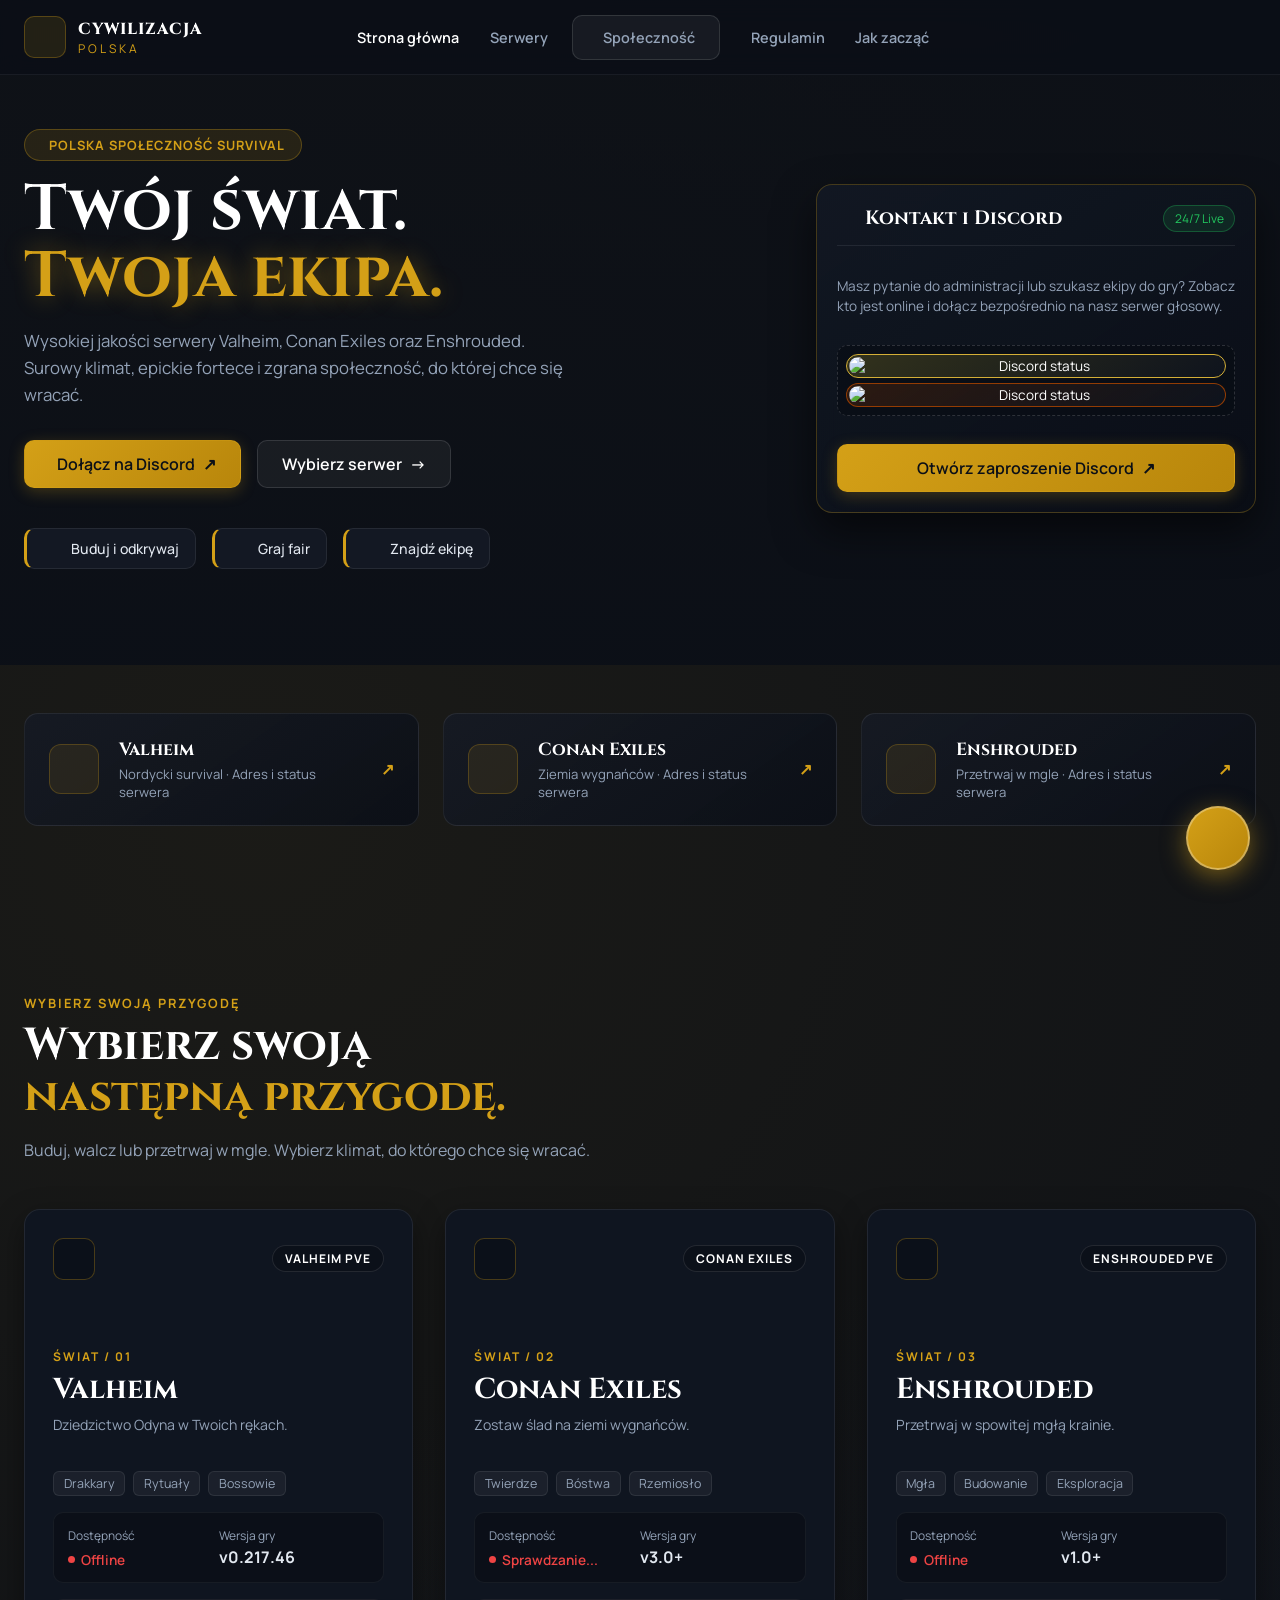
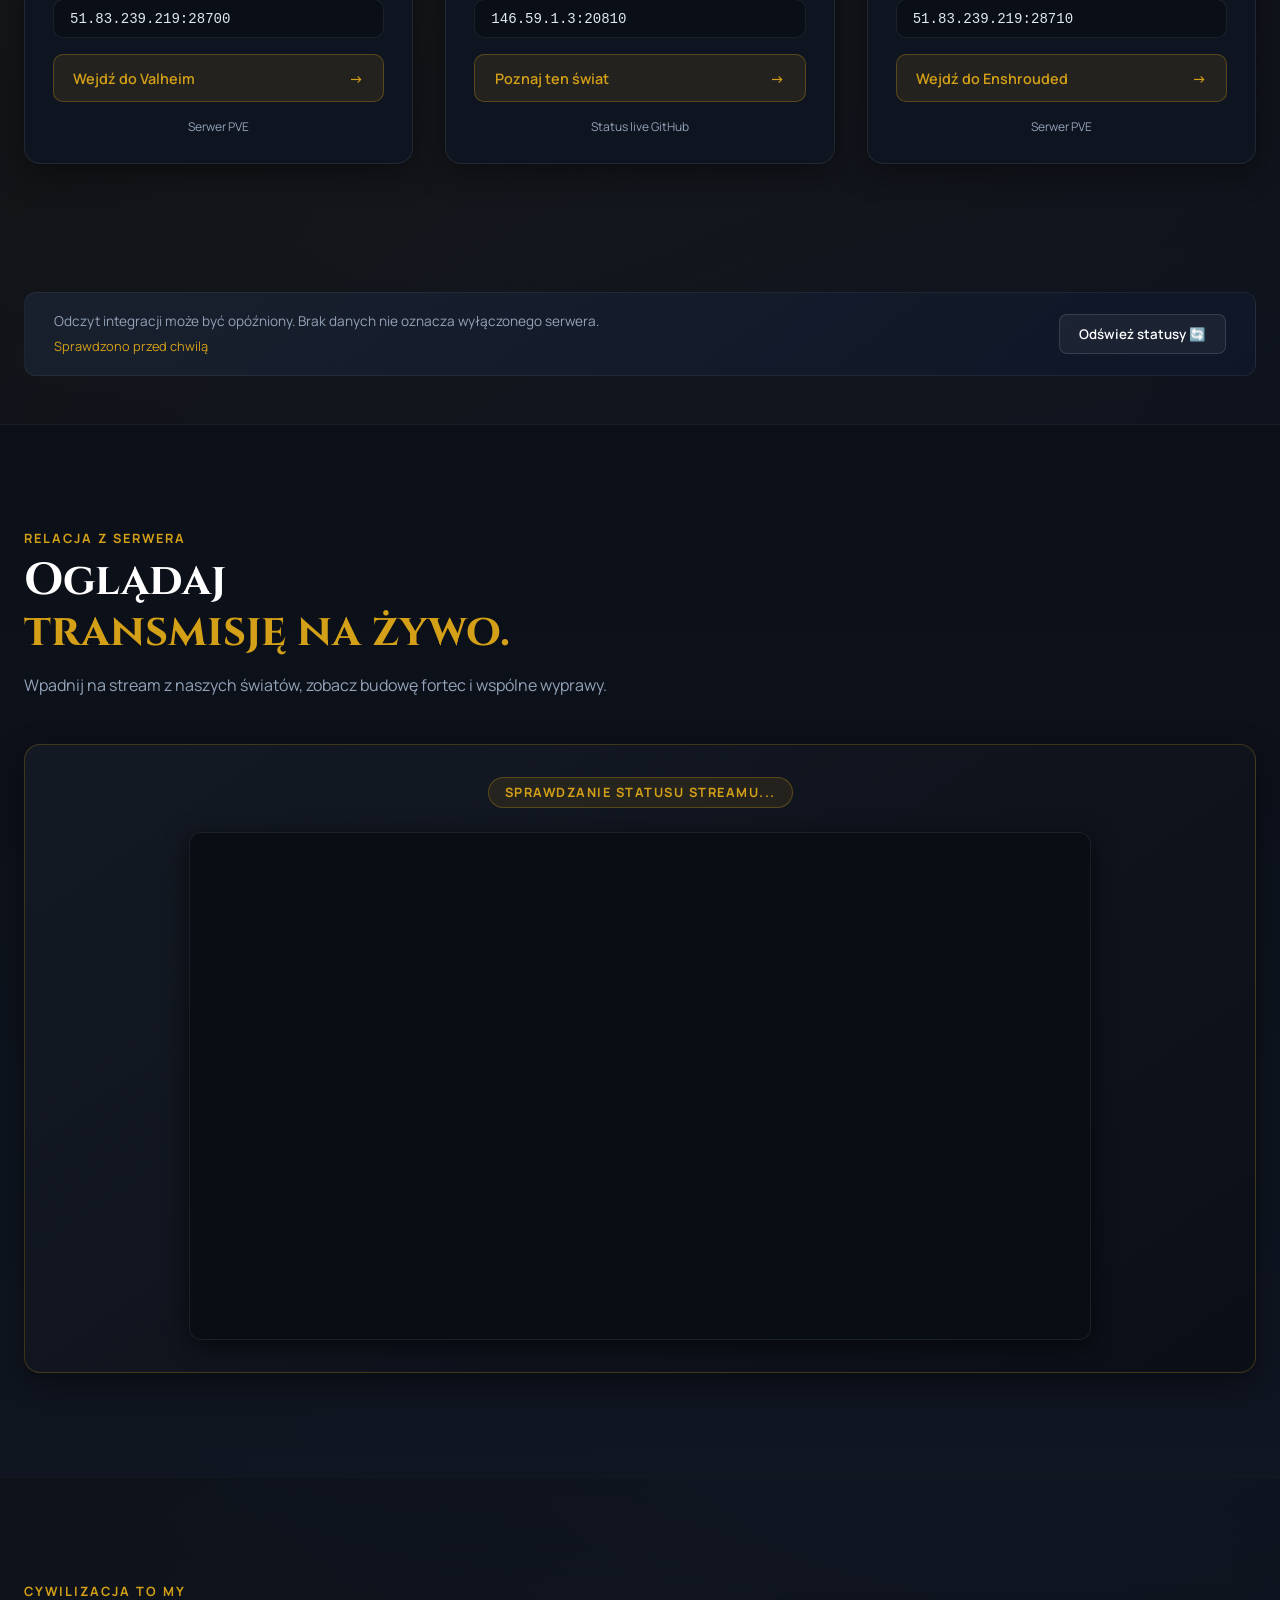
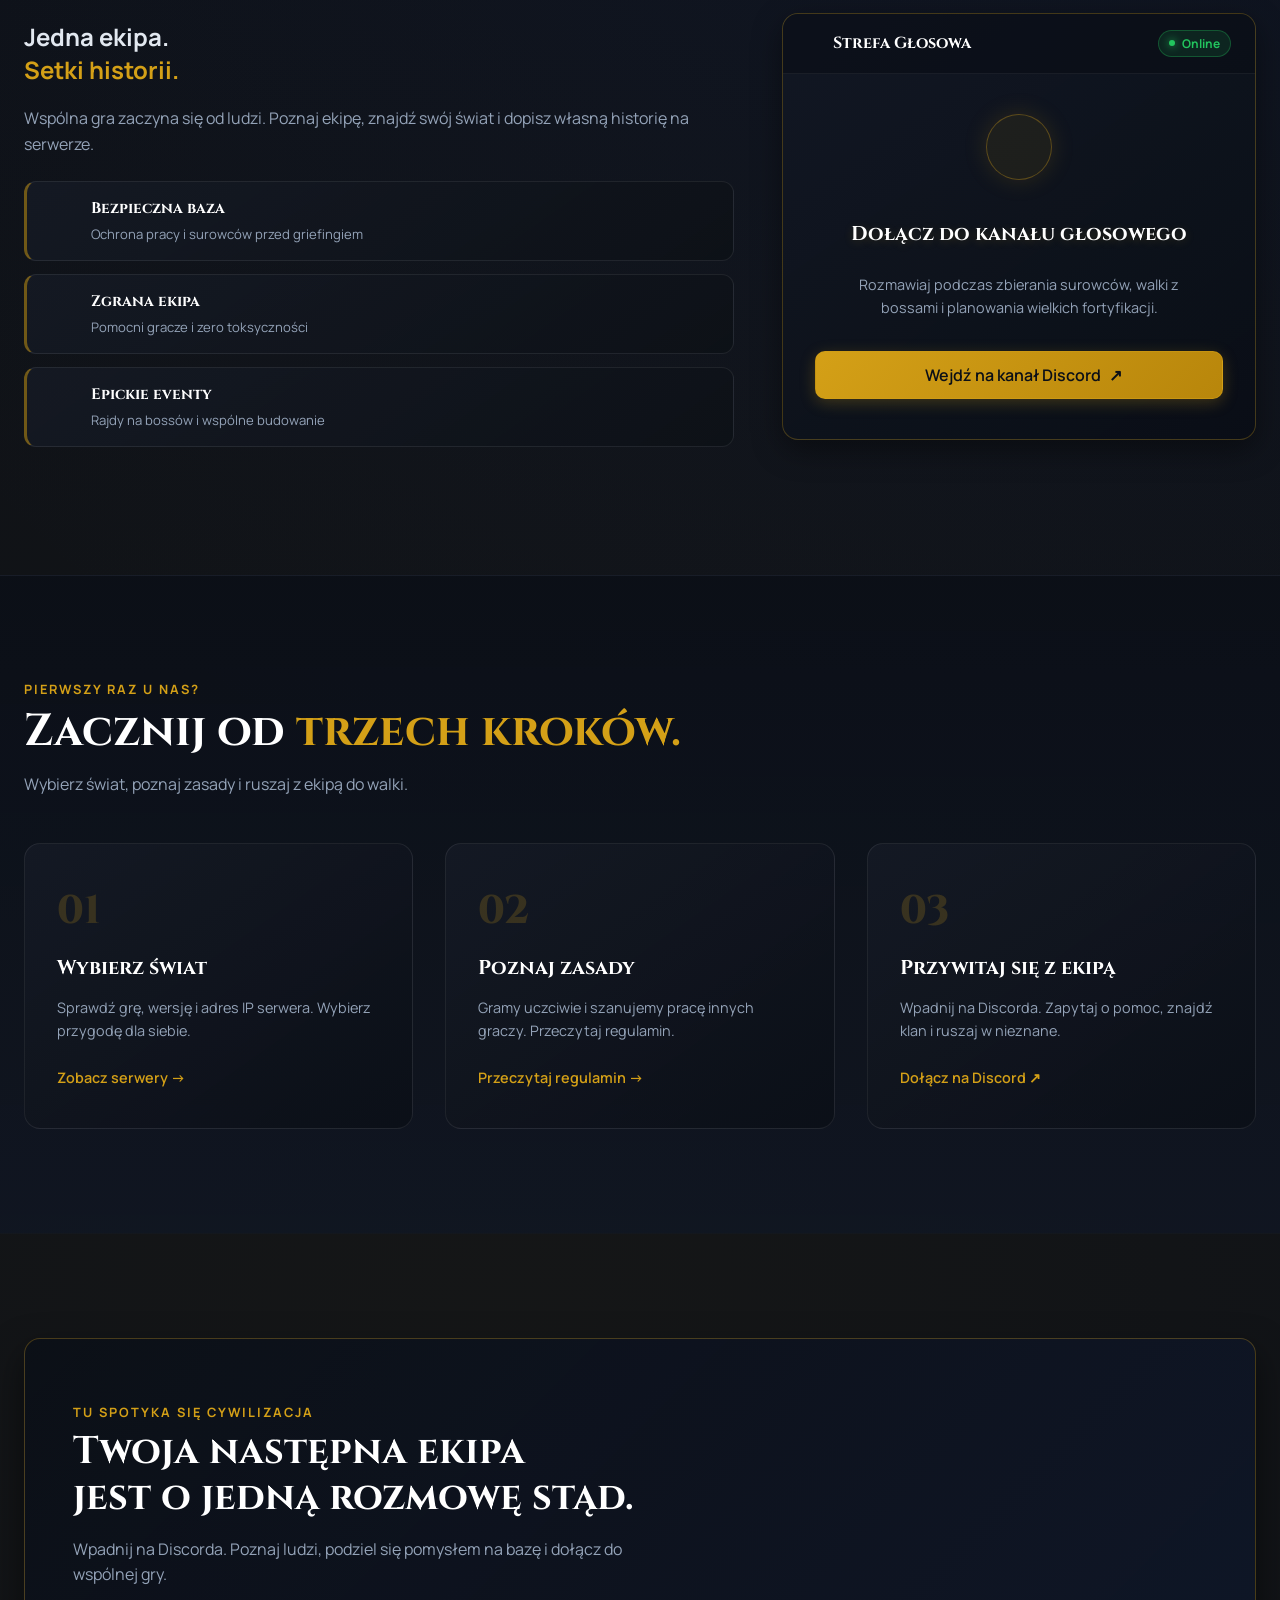
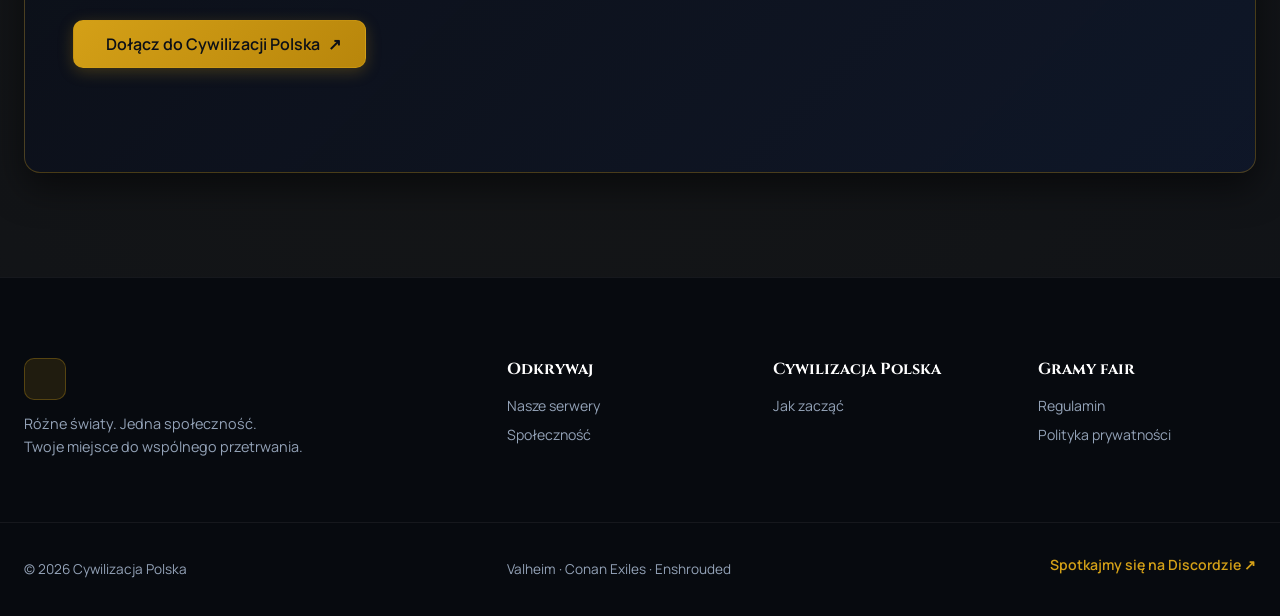
==== commit 739955ce: "a" ====
--- a/index.html
+++ b/index.html
@@ -178,10 +178,11 @@
                 <div><small>Dostępność</small><span id="valheim-status" class="status offline"><span class="dot"></span> Offline</span></div>
                 <div><small>Wersja gry</small><strong id="valheim-version">v0.217.46</strong></div>
               </div>
-              <p class="home-world-players" onclick="copyServerIP(this, '51.83.239.219:28700')" title="Kliknij, aby skopiować IP">
-                IP: 51.83.239.219:28700 <i data-lucide="copy" style="width: 13px; height: 13px;"></i>
+              <div class="server-ip-box" onclick="copyServerIP(this, '51.83.239.219:28700')" title="Kliknij, aby skopiować IP">
+                <span>51.83.239.219:28700</span>
+                <i data-lucide="copy" style="width: 16px; height: 16px;"></i>
                 <span class="copy-tooltip">Skopiowano IP!</span>
-              </p>
+              </div>
               <a class="home-world-cta" href="steam://connect/51.83.239.219:28700">Wejdź do Valheim <span>→</span></a>
               <small class="home-world-checked">Serwer PVE</small>
             </div>
@@ -209,10 +210,11 @@
                 <div><small>Wersja gry</small><strong id="conan-version">v3.0+</strong></div>
               </div>
 
-              <p class="home-world-players" onclick="copyServerIP(this, '146.59.1.3:20810')" title="Kliknij, aby skopiować IP">
-                IP: 146.59.1.3:20810 <i data-lucide="copy" style="width: 13px; height: 13px;"></i>
+              <div class="server-ip-box" onclick="copyServerIP(this, '146.59.1.3:20810')" title="Kliknij, aby skopiować IP">
+                <span>146.59.1.3:20810</span>
+                <i data-lucide="copy" style="width: 16px; height: 16px;"></i>
                 <span class="copy-tooltip">Skopiowano IP!</span>
-              </p>
+              </div>
               <a class="home-world-cta" href="steam://connect/146.59.1.3:20810">Poznaj ten świat <span>→</span></a>
               <small class="home-world-checked">Status live GitHub</small>
             </div>
@@ -238,10 +240,11 @@
                 <div><small>Dostępność</small><span id="enshrouded-status" class="status offline"><span class="dot"></span> Offline</span></div>
                 <div><small>Wersja gry</small><strong id="enshrouded-version">v1.0+</strong></div>
               </div>
-              <p class="home-world-players" onclick="copyServerIP(this, '51.83.239.219:28710')" title="Kliknij, aby skopiować IP">
-                IP: 51.83.239.219:28710 <i data-lucide="copy" style="width: 13px; height: 13px;"></i>
+              <div class="server-ip-box" onclick="copyServerIP(this, '51.83.239.219:28710')" title="Kliknij, aby skopiować IP">
+                <span>51.83.239.219:28710</span>
+                <i data-lucide="copy" style="width: 16px; height: 16px;"></i>
                 <span class="copy-tooltip">Skopiowano IP!</span>
-              </p>
+              </div>
               <a class="home-world-cta" href="steam://connect/51.83.239.219:28710">Wejdź do Enshrouded <span>→</span></a>
               <small class="home-world-checked">Serwer PVE</small>
             </div>
--- a/style.css
+++ b/style.css
@@ -167,7 +167,6 @@
   color: #fff;
   margin: 1rem 0;
 }
-/* PRZYWRÓCONY KOLOR I POŚWIATA DLA NAPISU "TWÓJA EKIPA" */
 .hero-content h1 em {
   color: var(--gold);
   font-style: normal;
@@ -582,500 +581,38 @@
 .status.online .dot { background: #22c55e; box-shadow: 0 0 8px #22c55e; }
 .status.offline .dot { background: #ef4444; }
 
-.home-world-players {
-  color: var(--text-muted);
-  font-size: 0.85rem;
-  margin: 0;
-  font-family: monospace;
-}
-.home-world-cta {
+/* ELEGANCKIE OKIENKO KOPIOWANIA IP */
+.server-ip-box {
+  background: rgba(9, 13, 20, 0.75);
+  border: 1px solid rgba(255, 255, 255, 0.08);
+  border-radius: 10px;
+  padding: 0.65rem 1rem;
   display: flex;
   justify-content: space-between;
   align-items: center;
-  background: rgba(212, 160, 23, 0.1);
-  border: 1px solid rgba(212, 160, 23, 0.3);
-  color: var(--gold);
-  padding: 0.85rem 1.2rem;
-  border-radius: 10px;
-  text-decoration: none;
-  font-weight: 600;
-  font-size: 0.9rem;
-  transition: 0.2s;
-}
-.home-world-cta:hover {
-  background: rgba(212, 160, 23, 0.2);
-}
-.home-world-checked {
-  color: var(--text-muted);
-  font-size: 0.75rem;
-  text-align: center;
-}
-
-/* YouTube Live Card */
-.yt-live-card {
-  background: linear-gradient(145deg, rgba(22, 27, 38, 0.85), rgba(11, 15, 23, 0.95));
-  border: 1px solid rgba(212, 160, 23, 0.25);
-  border-radius: 16px;
-  padding: 2rem;
-  text-align: center;
-  box-shadow: 0 10px 30px rgba(0, 0, 0, 0.45);
-}
-.yt-live-badge {
-  display: inline-flex;
-  align-items: center;
-  gap: 0.5rem;
-  background: rgba(239, 68, 68, 0.15);
-  border: 1px solid rgba(239, 68, 68, 0.35);
-  color: #ef4444;
-  padding: 0.35rem 1rem;
-  border-radius: 999px;
-  font-weight: 700;
-  font-size: 0.8rem;
-  margin-bottom: 1.5rem;
-  text-transform: uppercase;
-  letter-spacing: 1.5px;
-}
-.yt-live-dot {
-  width: 8px;
-  height: 8px;
-  background: #ef4444;
-  border-radius: 50%;
-  box-shadow: 0 0 8px #ef4444;
-  display: inline-block;
-  animation: livePulse 1.6s infinite;
-}
-.yt-live-frame-wrap {
-  position: relative;
-  width: 100%;
-  max-width: 900px;
-  margin: 0 auto;
-  aspect-ratio: 16 / 9;
-  border-radius: 12px;
-  overflow: hidden;
-  border: 1px solid rgba(255, 255, 255, 0.08);
-  box-shadow: 0 6px 24px rgba(0, 0, 0, 0.6);
-  background: #090d14;
-}
-
-/* Community Section */
-.home-crew-layout {
-  display: grid;
-  grid-template-columns: 1.2fr 0.8fr;
-  gap: 3rem;
-  align-items: center;
-}
-.home-people-copy p {
-  color: var(--text-muted);
-  line-height: 1.6;
-  margin-bottom: 1.5rem;
-}
-.community-features-grid {
-  display: flex;
-  flex-direction: column;
-  gap: 0.85rem;
-  margin: 1.5rem 0;
-}
-.comm-feature-card {
-  display: flex;
-  align-items: center;
-  gap: 1.1rem;
-  background: linear-gradient(145deg, rgba(22, 27, 38, 0.8), rgba(13, 17, 23, 0.95));
-  border: 1px solid rgba(255, 255, 255, 0.08);
-  border-left: 3px solid rgba(212, 160, 23, 0.5);
-  border-radius: 12px;
-  padding: 1rem 1.25rem;
-  transition: all 0.25s ease;
-}
-.comm-feature-card:hover {
-  border-color: rgba(212, 160, 23, 0.6);
-  border-left-color: var(--gold);
-  transform: translateX(4px);
-  background: linear-gradient(145deg, rgba(30, 38, 54, 0.9), rgba(15, 21, 32, 0.98));
-}
-.comm-feature-card i {
-  color: var(--gold);
-  width: 26px;
-  height: 26px;
-  flex-shrink: 0;
-}
-.comm-feature-card strong {
-  display: block;
-  color: #fff;
-  font-size: 0.95rem;
-  font-family: 'Cinzel', serif;
-  margin-bottom: 0.15rem;
-}
-.comm-feature-card small {
-  color: var(--text-muted);
-  font-size: 0.82rem;
-  line-height: 1.4;
-}
-
-.voice-zone-box {
-  background: linear-gradient(145deg, rgba(18, 24, 36, 0.92), rgba(10, 14, 22, 0.96));
-  border: 1px solid rgba(212, 160, 23, 0.28);
-  border-radius: 16px;
-  overflow: hidden;
-  box-shadow: 0 10px 30px rgba(0, 0, 0, 0.4);
-  display: flex;
-  flex-direction: column;
-  box-sizing: border-box;
-}
-.voice-zone-header {
-  display: flex;
-  justify-content: space-between;
-  align-items: center;
-  padding: 1rem 1.5rem;
-  background: rgba(9, 13, 20, 0.6);
-  border-bottom: 1px solid rgba(255, 255, 255, 0.06);
-}
-.voice-zone-header h3 {
-  font-family: 'Cinzel', serif;
-  font-size: 1rem;
-  color: #fff;
-  margin: 0;
-  display: flex;
-  align-items: center;
-  gap: 0.5rem;
-}
-.voice-online-badge {
-  display: inline-flex;
-  align-items: center;
-  gap: 0.4rem;
-  font-size: 0.75rem;
-  font-weight: 700;
-  color: #22c55e;
-  background: rgba(34, 197, 94, 0.12);
-  padding: 0.25rem 0.65rem;
-  border-radius: 999px;
-  border: 1px solid rgba(34, 197, 94, 0.3);
-}
-.voice-online-badge .dot {
-  width: 6px;
-  height: 6px;
-  background: #22c55e;
-  border-radius: 50%;
-  box-shadow: 0 0 8px #22c55e;
-}
-.voice-zone-content {
-  padding: 2.5rem 2rem;
-  text-align: center;
-  display: flex;
-  flex-direction: column;
-  align-items: center;
-  justify-content: center;
-}
-.voice-icon-circle {
-  width: 64px;
-  height: 64px;
-  background: rgba(212, 160, 23, 0.08);
-  border: 1px solid rgba(212, 160, 23, 0.35);
-  border-radius: 50%;
-  display: flex;
-  align-items: center;
-  justify-content: center;
-  margin-bottom: 1.25rem;
-  box-shadow: 0 0 25px rgba(212, 160, 23, 0.15);
-}
-.voice-zone-content h3 {
-  font-family: 'Cinzel', serif;
-  font-size: 1.25rem;
-  color: #fff;
-  margin-bottom: 0.75rem;
-  text-shadow: 0 2px 10px rgba(212, 160, 23, 0.2);
-}
-.voice-zone-content p {
-  color: var(--text-muted);
-  font-size: 0.9rem;
-  line-height: 1.6;
-  margin-bottom: 1.5rem;
-  max-width: 360px;
-}
-
-/* Steps Section */
-.steps {
-  display: grid;
-  grid-template-columns: repeat(3, 1fr);
-  gap: 2rem;
-}
-.step {
-  background: linear-gradient(145deg, rgba(22, 27, 38, 0.8), rgba(11, 15, 23, 0.9));
-  border: 1px solid rgba(255, 255, 255, 0.08);
-  border-radius: 16px;
-  padding: 2.5rem 2rem;
-  position: relative;
-  transition: 0.2s;
-}
-.step:hover {
-  border-color: rgba(212, 160, 23, 0.3);
-  transform: translateY(-4px);
-}
-.step-number {
-  font-family: 'Cinzel', serif;
-  font-size: 2.5rem;
-  font-weight: 800;
-  color: rgba(212, 160, 23, 0.2);
-  display: block;
-  margin-bottom: 1rem;
-}
-.step h3 {
-  font-family: 'Cinzel', serif;
-  font-size: 1.25rem;
-  color: #fff;
-  margin: 0 0 0.75rem 0;
-}
-.step p {
-  color: var(--text-muted);
-  font-size: 0.9rem;
-  line-height: 1.6;
-  margin-bottom: 1.5rem;
-}
-.step a {
-  color: var(--gold);
-  text-decoration: none;
-  font-weight: 600;
-  font-size: 0.9rem;
-}
-
-/* Discord Banner */
-.discord-banner {
-  border-radius: 16px;
-  padding: 4rem 3rem;
-  position: relative;
-  overflow: hidden;
-}
-.discord-banner-illustrated {
-  background: linear-gradient(135deg, rgba(11, 15, 23, 0.85) 0%, rgba(15, 23, 42, 0.90) 100%), 
-              url('https://images.unsplash.com/photo-1511447333015-45b65e60f6d5?auto=format&fit=crop&w=1920&q=80') center/cover no-repeat !important;
-  border: 1px solid rgba(212, 160, 23, 0.3);
-  box-shadow: 0 15px 35px rgba(0, 0, 0, 0.5);
-}
-.discord-copy {
-  max-width: 600px;
-}
-.discord-copy h2 {
-  font-family: 'Cinzel', serif;
-  font-size: clamp(2rem, 3vw, 2.6rem);
-  color: #fff;
-  line-height: 1.2;
-  margin: 0.5rem 0 1rem 0;
-}
-.discord-copy p {
-  color: var(--text-muted);
-  font-size: 1rem;
-  line-height: 1.6;
-  margin-bottom: 2rem;
-}
-
-/* PŁYWAJĄCY PRZYCISK DISCORDA (FAB) */
-.floating-discord-btn {
-  position: fixed;
-  bottom: 30px;
-  right: 30px;
-  z-index: 9999;
-  width: 60px;
-  height: 60px;
-  background: linear-gradient(135deg, #d4a017, #b8860b);
-  color: #0b0f17;
-  border-radius: 50%;
-  display: flex;
-  align-items: center;
-  justify-content: center;
-  box-shadow: 0 6px 25px rgba(212, 160, 23, 0.5);
-  transition: all 0.3s cubic-bezier(0.4, 0, 0.2, 1);
-  border: 2px solid rgba(255, 255, 255, 0.3);
-  text-decoration: none;
-  animation: pulse-gold 3s infinite;
-}
-.floating-discord-btn:hover {
-  transform: scale(1.1) translateY(-3px);
-  box-shadow: 0 8px 30px rgba(212, 160, 23, 0.7);
-}
-.floating-discord-btn i {
-  width: 28px;
-  height: 28px;
-  color: #0b0f17;
-}
-.floating-discord-btn .tooltip {
-  position: absolute;
-  right: 75px;
-  background: #0b0f17;
-  color: #fff;
-  padding: 6px 14px;
-  border-radius: 8px;
-  font-size: 0.85rem;
-  font-weight: 600;
-  white-space: nowrap;
-  opacity: 0;
-  pointer-events: none;
-  transition: opacity 0.2s ease;
-  border: 1px solid rgba(212, 160, 23, 0.4);
-  box-shadow: 0 4px 12px rgba(0,0,0,0.4);
-}
-.floating-discord-btn:hover .tooltip {
-  opacity: 1;
-}
-
-/* Footer */
-.site-footer {
-  background: #070a0f;
-  border-top: 1px solid rgba(255, 255, 255, 0.06);
-  padding: 5rem 0 2rem 0;
-}
-.footer-top {
-  display: grid;
-  grid-template-columns: 2fr 1fr 1fr 1fr;
-  gap: 3rem;
-  margin-bottom: 4rem;
-}
-.footer-brand p {
-  color: var(--text-muted);
-  font-size: 0.9rem;
-  line-height: 1.6;
-  margin: 0;
-}
-.site-footer h2 {
-  font-family: 'Cinzel', serif;
-  font-size: 1rem;
-  color: #fff;
-  margin: 0 0 1rem 0;
-}
-.site-footer a {
-  display: block;
-  color: var(--text-muted);
-  text-decoration: none;
-  font-size: 0.88rem;
-  margin-bottom: 0.6rem;
-  transition: color 0.2s;
-}
-.site-footer a:hover {
-  color: #fff;
-}
-.footer-bottom {
-  display: flex;
-  justify-content: space-between;
-  align-items: center;
-  padding-top: 2rem;
-  border-top: 1px solid rgba(255, 255, 255, 0.06);
-  color: var(--text-muted);
-  font-size: 0.85rem;
-  flex-wrap: wrap;
-  gap: 1rem;
-}
-.discord-link {
-  color: var(--gold) !important;
-  font-weight: 600;
-}
-
-/* Mobile Menu Toggle */
-.mobile-menu-toggle {
-  display: none;
-  background: rgba(255, 255, 255, 0.06);
-  border: 1px solid rgba(255, 255, 255, 0.12);
-  color: #fff;
-  padding: 0.5rem 0.75rem;
-  border-radius: 8px;
-  cursor: pointer;
-  font-size: 1.25rem;
-  align-items: center;
-  justify-content: center;
-}
-
-@media (max-width: 960px) {
-  .world-hero {
-    padding-top: 6rem;
-  }
-  .world-hero .hero-inner {
-    grid-template-columns: 1fr;
-    gap: 2.5rem;
-    padding-left: 1rem;
-    padding-right: 1rem;
-  }
-  .hero-discord-box {
-    margin-left: auto;
-    margin-right: auto;
-    max-width: 100%;
-  }
-  .world-strip {
-    grid-template-columns: 1fr;
-  }
-  .home-crew-layout {
-    grid-template-columns: 1fr;
-  }
-  .steps {
-    grid-template-columns: 1fr;
-  }
-  .footer-top {
-    grid-template-columns: 1fr;
-    gap: 2rem;
-  }
-  
-  .mobile-menu-toggle {
-    display: flex;
-  }
-  .main-nav {
-    display: none;
-    position: absolute;
-    top: 100%;
-    left: 0;
-    width: 100%;
-    background: rgba(11, 15, 23, 0.98);
-    backdrop-filter: blur(16px);
-    flex-direction: column;
-    padding: 1.25rem;
-    border-bottom: 1px solid rgba(212, 160, 23, 0.2);
-    box-shadow: 0 10px 30px rgba(0,0,0,0.8);
-    gap: 0.75rem;
-    z-index: 1000;
-    box-sizing: border-box;
-  }
-  .main-nav.active {
-    display: flex;
-  }
-  .site-header .header-inner {
-    position: relative;
-    flex-wrap: wrap;
-  }
-}
-
-@media (min-width: 961px) {
-  .site-header .header-inner {
-    position: relative;
-    display: flex;
-    justify-content: space-between;
-    align-items: center;
-  }
-  .main-nav {
-    position: absolute;
-    left: 50%;
-    transform: translateX(-50%);
-    display: flex;
-    align-items: center;
-    gap: 1.5rem;
-  }
-/* KOPIROWANIE IP SERWERÓW */
-.home-world-players {
   cursor: pointer;
   position: relative;
-  display: inline-flex;
-  align-items: center;
-  gap: 0.4rem;
-  transition: color 0.2s ease;
+  transition: all 0.2s ease;
+  font-family: monospace;
+  color: #e2e8f0;
+  font-size: 0.88rem;
   user-select: none;
 }
-.home-world-players:hover {
+.server-ip-box:hover {
+  border-color: rgba(212, 160, 23, 0.4);
+  background: rgba(13, 18, 28, 0.9);
+}
+.server-ip-box i {
   color: var(--gold, #d4a017);
-}
-.home-world-players i {
-  opacity: 0.6;
+  opacity: 0.7;
   transition: opacity 0.2s;
 }
-.home-world-players:hover i {
+.server-ip-box:hover i {
   opacity: 1;
 }
-.copy-tooltip {
+.server-ip-box .copy-tooltip {
   position: absolute;
-  bottom: 130%;
+  bottom: 120%;
   left: 50%;
   transform: translateX(-50%) translateY(4px);
   background: #0b0f17;
@@ -1093,8 +630,474 @@
   font-family: 'Manrope', sans-serif;
   z-index: 10;
 }
-.home-world-players.copied .copy-tooltip {
+.server-ip-box.copied .copy-tooltip {
   opacity: 1;
   transform: translateX(-50%) translateY(0);
-}  
+}
+
+.home-world-cta {
+  display: flex;
+  justify-content: space-between;
+  align-items: center;
+  background: rgba(212, 160, 23, 0.1);
+  border: 1px solid rgba(212, 160, 23, 0.3);
+  color: var(--gold);
+  padding: 0.85rem 1.2rem;
+  border-radius: 10px;
+  text-decoration: none;
+  font-weight: 600;
+  font-size: 0.9rem;
+  transition: 0.2s;
+}
+.home-world-cta:hover {
+  background: rgba(212, 160, 23, 0.2);
+}
+.home-world-checked {
+  color: var(--text-muted);
+  font-size: 0.75rem;
+  text-align: center;
+}
+
+/* YouTube Live Card */
+.yt-live-card {
+  background: linear-gradient(145deg, rgba(22, 27, 38, 0.85), rgba(11, 15, 23, 0.95));
+  border: 1px solid rgba(212, 160, 23, 0.25);
+  border-radius: 16px;
+  padding: 2rem;
+  text-align: center;
+  box-shadow: 0 10px 30px rgba(0, 0, 0, 0.45);
+}
+.yt-live-badge {
+  display: inline-flex;
+  align-items: center;
+  gap: 0.5rem;
+  background: rgba(239, 68, 68, 0.15);
+  border: 1px solid rgba(239, 68, 68, 0.35);
+  color: #ef4444;
+  padding: 0.35rem 1rem;
+  border-radius: 999px;
+  font-weight: 700;
+  font-size: 0.8rem;
+  margin-bottom: 1.5rem;
+  text-transform: uppercase;
+  letter-spacing: 1.5px;
+}
+.yt-live-dot {
+  width: 8px;
+  height: 8px;
+  background: #ef4444;
+  border-radius: 50%;
+  box-shadow: 0 0 8px #ef4444;
+  display: inline-block;
+  animation: livePulse 1.6s infinite;
+}
+.yt-live-frame-wrap {
+  position: relative;
+  width: 100%;
+  max-width: 900px;
+  margin: 0 auto;
+  aspect-ratio: 16 / 9;
+  border-radius: 12px;
+  overflow: hidden;
+  border: 1px solid rgba(255, 255, 255, 0.08);
+  box-shadow: 0 6px 24px rgba(0, 0, 0, 0.6);
+  background: #090d14;
+}
+
+/* Community Section */
+.home-crew-layout {
+  display: grid;
+  grid-template-columns: 1.2fr 0.8fr;
+  gap: 3rem;
+  align-items: center;
+}
+.home-people-copy p {
+  color: var(--text-muted);
+  line-height: 1.6;
+  margin-bottom: 1.5rem;
+}
+.community-features-grid {
+  display: flex;
+  flex-direction: column;
+  gap: 0.85rem;
+  margin: 1.5rem 0;
+}
+.comm-feature-card {
+  display: flex;
+  align-items: center;
+  gap: 1.1rem;
+  background: linear-gradient(145deg, rgba(22, 27, 38, 0.8), rgba(13, 17, 23, 0.95));
+  border: 1px solid rgba(255, 255, 255, 0.08);
+  border-left: 3px solid rgba(212, 160, 23, 0.5);
+  border-radius: 12px;
+  padding: 1rem 1.25rem;
+  transition: all 0.25s ease;
+}
+.comm-feature-card:hover {
+  border-color: rgba(212, 160, 23, 0.6);
+  border-left-color: var(--gold);
+  transform: translateX(4px);
+  background: linear-gradient(145deg, rgba(30, 38, 54, 0.9), rgba(15, 21, 32, 0.98));
+}
+.comm-feature-card i {
+  color: var(--gold);
+  width: 26px;
+  height: 26px;
+  flex-shrink: 0;
+}
+.comm-feature-card strong {
+  display: block;
+  color: #fff;
+  font-size: 0.95rem;
+  font-family: 'Cinzel', serif;
+  margin-bottom: 0.15rem;
+}
+.comm-feature-card small {
+  color: var(--text-muted);
+  font-size: 0.82rem;
+  line-height: 1.4;
+}
+
+.voice-zone-box {
+  background: linear-gradient(145deg, rgba(18, 24, 36, 0.92), rgba(10, 14, 22, 0.96));
+  border: 1px solid rgba(212, 160, 23, 0.28);
+  border-radius: 16px;
+  overflow: hidden;
+  box-shadow: 0 10px 30px rgba(0, 0, 0, 0.4);
+  display: flex;
+  flex-direction: column;
+  box-sizing: border-box;
+}
+.voice-zone-header {
+  display: flex;
+  justify-content: space-between;
+  align-items: center;
+  padding: 1rem 1.5rem;
+  background: rgba(9, 13, 20, 0.6);
+  border-bottom: 1px solid rgba(255, 255, 255, 0.06);
+}
+.voice-zone-header h3 {
+  font-family: 'Cinzel', serif;
+  font-size: 1rem;
+  color: #fff;
+  margin: 0;
+  display: flex;
+  align-items: center;
+  gap: 0.5rem;
+}
+.voice-online-badge {
+  display: inline-flex;
+  align-items: center;
+  gap: 0.4rem;
+  font-size: 0.75rem;
+  font-weight: 700;
+  color: #22c55e;
+  background: rgba(34, 197, 94, 0.12);
+  padding: 0.25rem 0.65rem;
+  border-radius: 999px;
+  border: 1px solid rgba(34, 197, 94, 0.3);
+}
+.voice-online-badge .dot {
+  width: 6px;
+  height: 6px;
+  background: #22c55e;
+  border-radius: 50%;
+  box-shadow: 0 0 8px #22c55e;
+}
+.voice-zone-content {
+  padding: 2.5rem 2rem;
+  text-align: center;
+  display: flex;
+  flex-direction: column;
+  align-items: center;
+  justify-content: center;
+}
+.voice-icon-circle {
+  width: 64px;
+  height: 64px;
+  background: rgba(212, 160, 23, 0.08);
+  border: 1px solid rgba(212, 160, 23, 0.35);
+  border-radius: 50%;
+  display: flex;
+  align-items: center;
+  justify-content: center;
+  margin-bottom: 1.25rem;
+  box-shadow: 0 0 25px rgba(212, 160, 23, 0.15);
+}
+.voice-zone-content h3 {
+  font-family: 'Cinzel', serif;
+  font-size: 1.25rem;
+  color: #fff;
+  margin-bottom: 0.75rem;
+  text-shadow: 0 2px 10px rgba(212, 160, 23, 0.2);
+}
+.voice-zone-content p {
+  color: var(--text-muted);
+  font-size: 0.9rem;
+  line-height: 1.6;
+  margin-bottom: 1.5rem;
+  max-width: 360px;
+}
+
+/* Steps Section */
+.steps {
+  display: grid;
+  grid-template-columns: repeat(3, 1fr);
+  gap: 2rem;
+}
+.step {
+  background: linear-gradient(145deg, rgba(22, 27, 38, 0.8), rgba(11, 15, 23, 0.9));
+  border: 1px solid rgba(255, 255, 255, 0.08);
+  border-radius: 16px;
+  padding: 2.5rem 2rem;
+  position: relative;
+  transition: 0.2s;
+}
+.step:hover {
+  border-color: rgba(212, 160, 23, 0.3);
+  transform: translateY(-4px);
+}
+.step-number {
+  font-family: 'Cinzel', serif;
+  font-size: 2.5rem;
+  font-weight: 800;
+  color: rgba(212, 160, 23, 0.2);
+  display: block;
+  margin-bottom: 1rem;
+}
+.step h3 {
+  font-family: 'Cinzel', serif;
+  font-size: 1.25rem;
+  color: #fff;
+  margin: 0 0 0.75rem 0;
+}
+.step p {
+  color: var(--text-muted);
+  font-size: 0.9rem;
+  line-height: 1.6;
+  margin-bottom: 1.5rem;
+}
+.step a {
+  color: var(--gold);
+  text-decoration: none;
+  font-weight: 600;
+  font-size: 0.9rem;
+}
+
+/* Discord Banner */
+.discord-banner {
+  border-radius: 16px;
+  padding: 4rem 3rem;
+  position: relative;
+  overflow: hidden;
+}
+.discord-banner-illustrated {
+  background: linear-gradient(135deg, rgba(11, 15, 23, 0.85) 0%, rgba(15, 23, 42, 0.90) 100%), 
+              url('https://images.unsplash.com/photo-1511447333015-45b65e60f6d5?auto=format&fit=crop&w=1920&q=80') center/cover no-repeat !important;
+  border: 1px solid rgba(212, 160, 23, 0.3);
+  box-shadow: 0 15px 35px rgba(0, 0, 0, 0.5);
+}
+.discord-copy {
+  max-width: 600px;
+}
+.discord-copy h2 {
+  font-family: 'Cinzel', serif;
+  font-size: clamp(2rem, 3vw, 2.6rem);
+  color: #fff;
+  line-height: 1.2;
+  margin: 0.5rem 0 1rem 0;
+}
+.discord-copy p {
+  color: var(--text-muted);
+  font-size: 1rem;
+  line-height: 1.6;
+  margin-bottom: 2rem;
+}
+
+/* PŁYWAJĄCY PRZYCISK DISCORDA (FAB) */
+.floating-discord-btn {
+  position: fixed;
+  bottom: 30px;
+  right: 30px;
+  z-index: 9999;
+  width: 60px;
+  height: 60px;
+  background: linear-gradient(135deg, #d4a017, #b8860b);
+  color: #0b0f17;
+  border-radius: 50%;
+  display: flex;
+  align-items: center;
+  justify-content: center;
+  box-shadow: 0 6px 25px rgba(212, 160, 23, 0.5);
+  transition: all 0.3s cubic-bezier(0.4, 0, 0.2, 1);
+  border: 2px solid rgba(255, 255, 255, 0.3);
+  text-decoration: none;
+  animation: pulse-gold 3s infinite;
+}
+.floating-discord-btn:hover {
+  transform: scale(1.1) translateY(-3px);
+  box-shadow: 0 8px 30px rgba(212, 160, 23, 0.7);
+}
+.floating-discord-btn i {
+  width: 28px;
+  height: 28px;
+  color: #0b0f17;
+}
+.floating-discord-btn .tooltip {
+  position: absolute;
+  right: 75px;
+  background: #0b0f17;
+  color: #fff;
+  padding: 6px 14px;
+  border-radius: 8px;
+  font-size: 0.85rem;
+  font-weight: 600;
+  white-space: nowrap;
+  opacity: 0;
+  pointer-events: none;
+  transition: opacity 0.2s ease;
+  border: 1px solid rgba(212, 160, 23, 0.4);
+  box-shadow: 0 4px 12px rgba(0,0,0,0.4);
+}
+.floating-discord-btn:hover .tooltip {
+  opacity: 1;
+}
+
+/* Footer */
+.site-footer {
+  background: #070a0f;
+  border-top: 1px solid rgba(255, 255, 255, 0.06);
+  padding: 5rem 0 2rem 0;
+}
+.footer-top {
+  display: grid;
+  grid-template-columns: 2fr 1fr 1fr 1fr;
+  gap: 3rem;
+  margin-bottom: 4rem;
+}
+.footer-brand p {
+  color: var(--text-muted);
+  font-size: 0.9rem;
+  line-height: 1.6;
+  margin: 0;
+}
+.site-footer h2 {
+  font-family: 'Cinzel', serif;
+  font-size: 1rem;
+  color: #fff;
+  margin: 0 0 1rem 0;
+}
+.site-footer a {
+  display: block;
+  color: var(--text-muted);
+  text-decoration: none;
+  font-size: 0.88rem;
+  margin-bottom: 0.6rem;
+  transition: color 0.2s;
+}
+.site-footer a:hover {
+  color: #fff;
+}
+.footer-bottom {
+  display: flex;
+  justify-content: space-between;
+  align-items: center;
+  padding-top: 2rem;
+  border-top: 1px solid rgba(255, 255, 255, 0.06);
+  color: var(--text-muted);
+  font-size: 0.85rem;
+  flex-wrap: wrap;
+  gap: 1rem;
+}
+.discord-link {
+  color: var(--gold) !important;
+  font-weight: 600;
+}
+
+/* Mobile Menu Toggle */
+.mobile-menu-toggle {
+  display: none;
+  background: rgba(255, 255, 255, 0.06);
+  border: 1px solid rgba(255, 255, 255, 0.12);
+  color: #fff;
+  padding: 0.5rem 0.75rem;
+  border-radius: 8px;
+  cursor: pointer;
+  font-size: 1.25rem;
+  align-items: center;
+  justify-content: center;
+}
+
+@media (max-width: 960px) {
+  .world-hero {
+    padding-top: 6rem;
+  }
+  .world-hero .hero-inner {
+    grid-template-columns: 1fr;
+    gap: 2.5rem;
+    padding-left: 1rem;
+    padding-right: 1rem;
+  }
+  .hero-discord-box {
+    margin-left: auto;
+    margin-right: auto;
+    max-width: 100%;
+  }
+  .world-strip {
+    grid-template-columns: 1fr;
+  }
+  .home-crew-layout {
+    grid-template-columns: 1fr;
+  }
+  .steps {
+    grid-template-columns: 1fr;
+  }
+  .footer-top {
+    grid-template-columns: 1fr;
+    gap: 2rem;
+  }
+  
+  .mobile-menu-toggle {
+    display: flex;
+  }
+  .main-nav {
+    display: none;
+    position: absolute;
+    top: 100%;
+    left: 0;
+    width: 100%;
+    background: rgba(11, 15, 23, 0.98);
+    backdrop-filter: blur(16px);
+    flex-direction: column;
+    padding: 1.25rem;
+    border-bottom: 1px solid rgba(212, 160, 23, 0.2);
+    box-shadow: 0 10px 30px rgba(0,0,0,0.8);
+    gap: 0.75rem;
+    z-index: 1000;
+    box-sizing: border-box;
+  }
+  .main-nav.active {
+    display: flex;
+  }
+  .site-header .header-inner {
+    position: relative;
+    flex-wrap: wrap;
+  }
+}
+
+@media (min-width: 961px) {
+  .site-header .header-inner {
+    position: relative;
+    display: flex;
+    justify-content: space-between;
+    align-items: center;
+  }
+  .main-nav {
+    position: absolute;
+    left: 50%;
+    transform: translateX(-50%);
+    display: flex;
+    align-items: center;
+    gap: 1.5rem;
+  }
 }
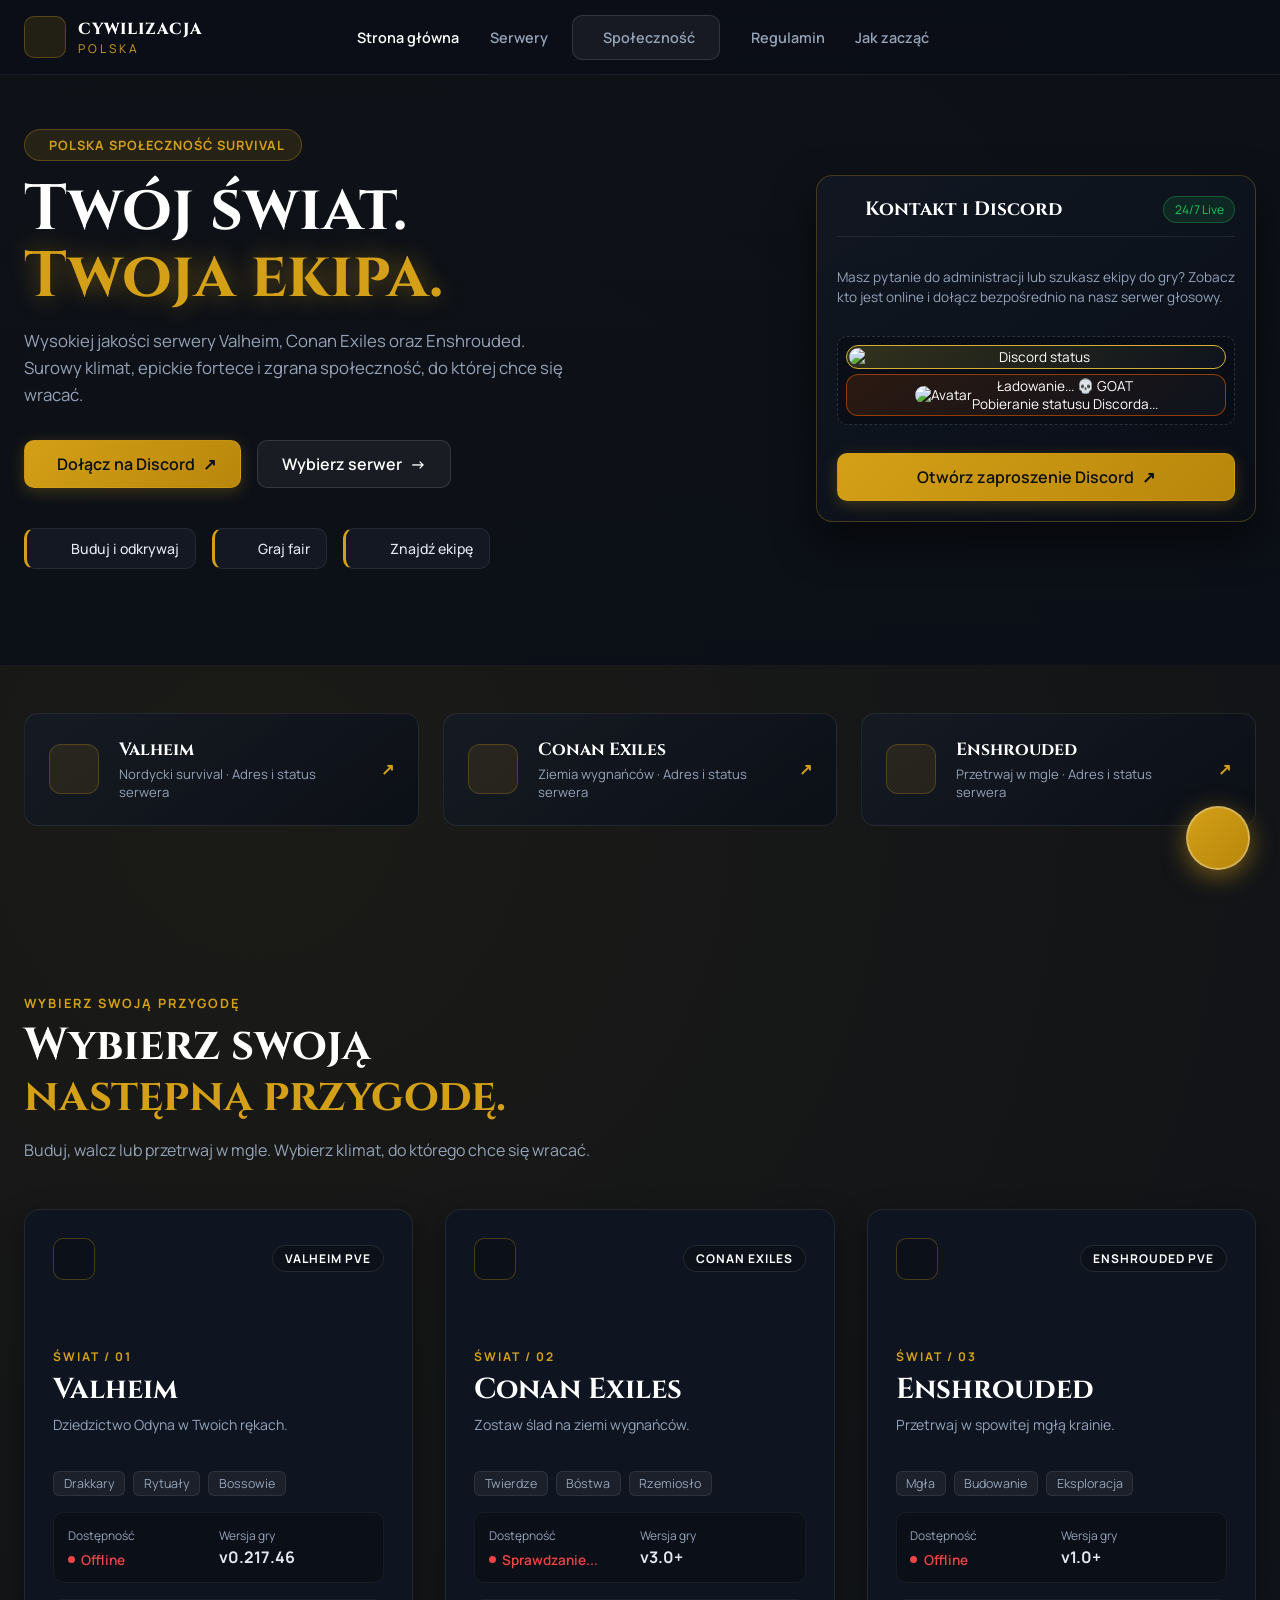
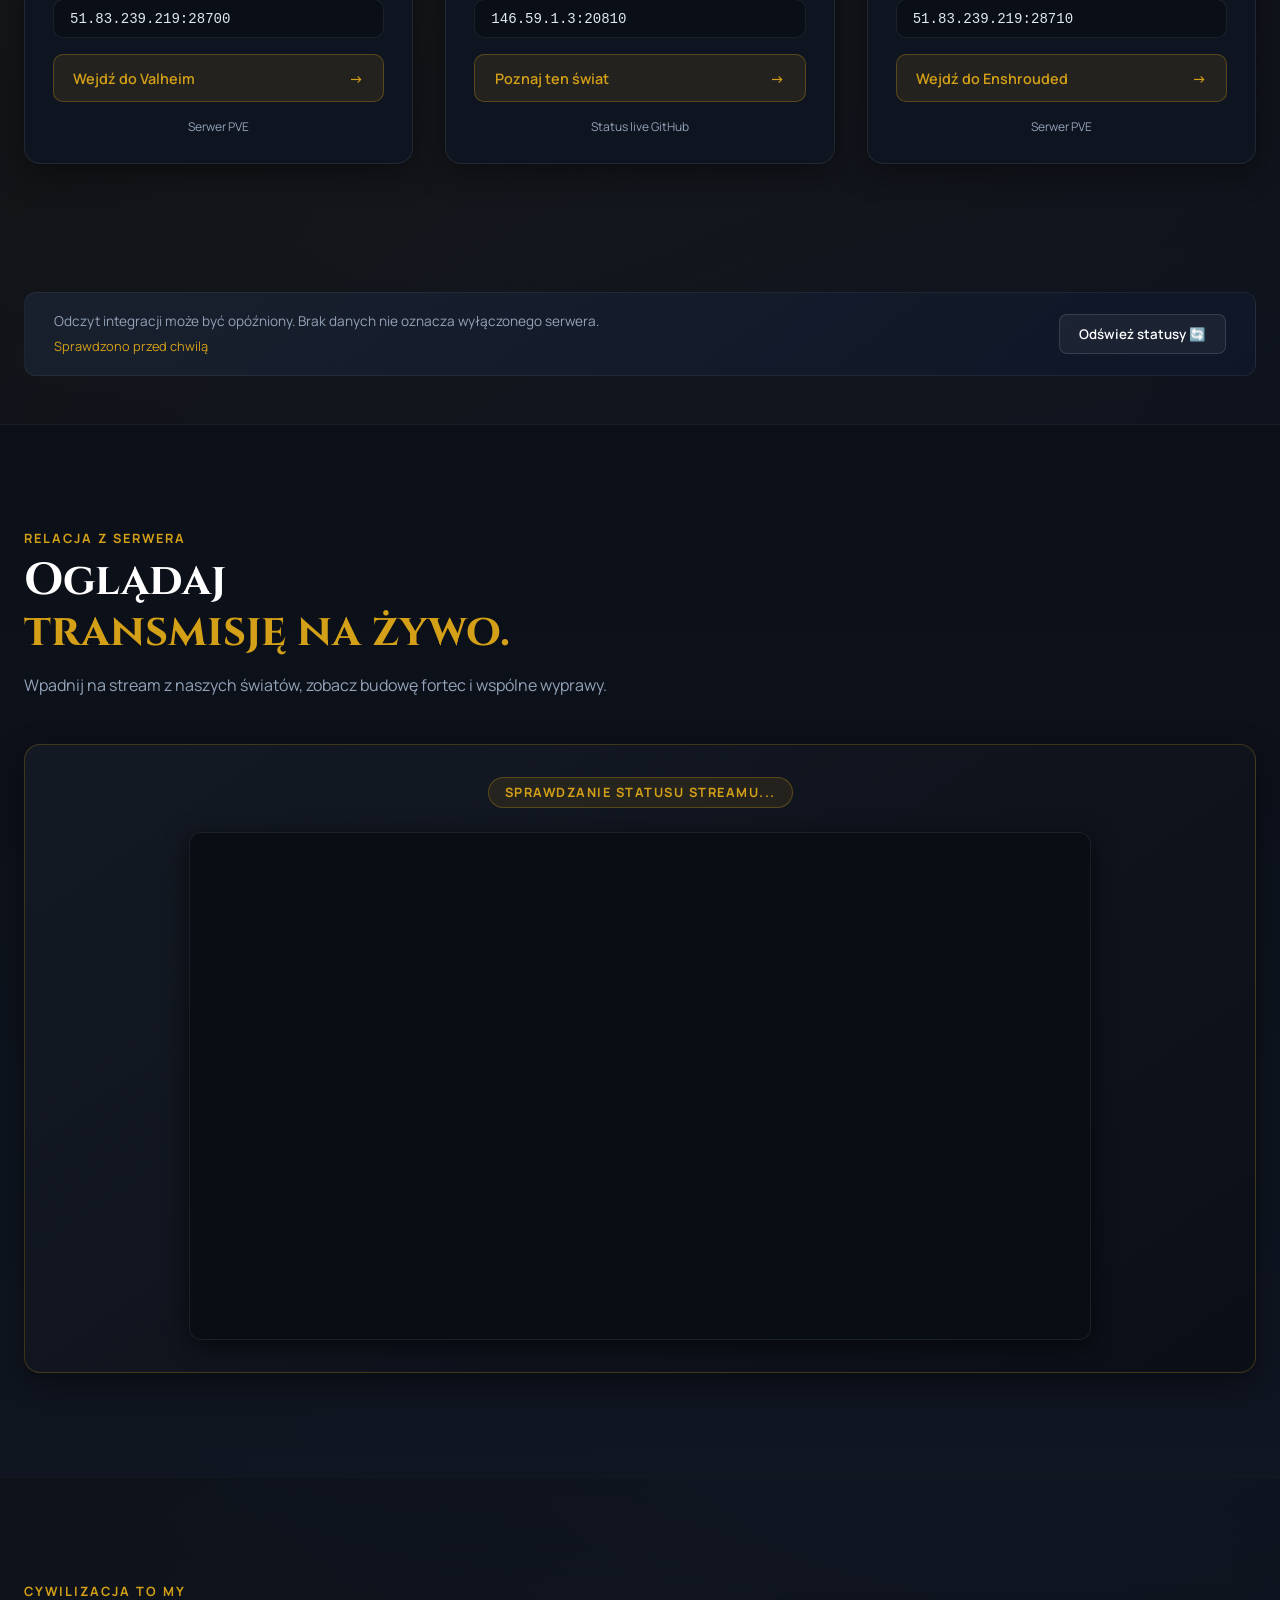
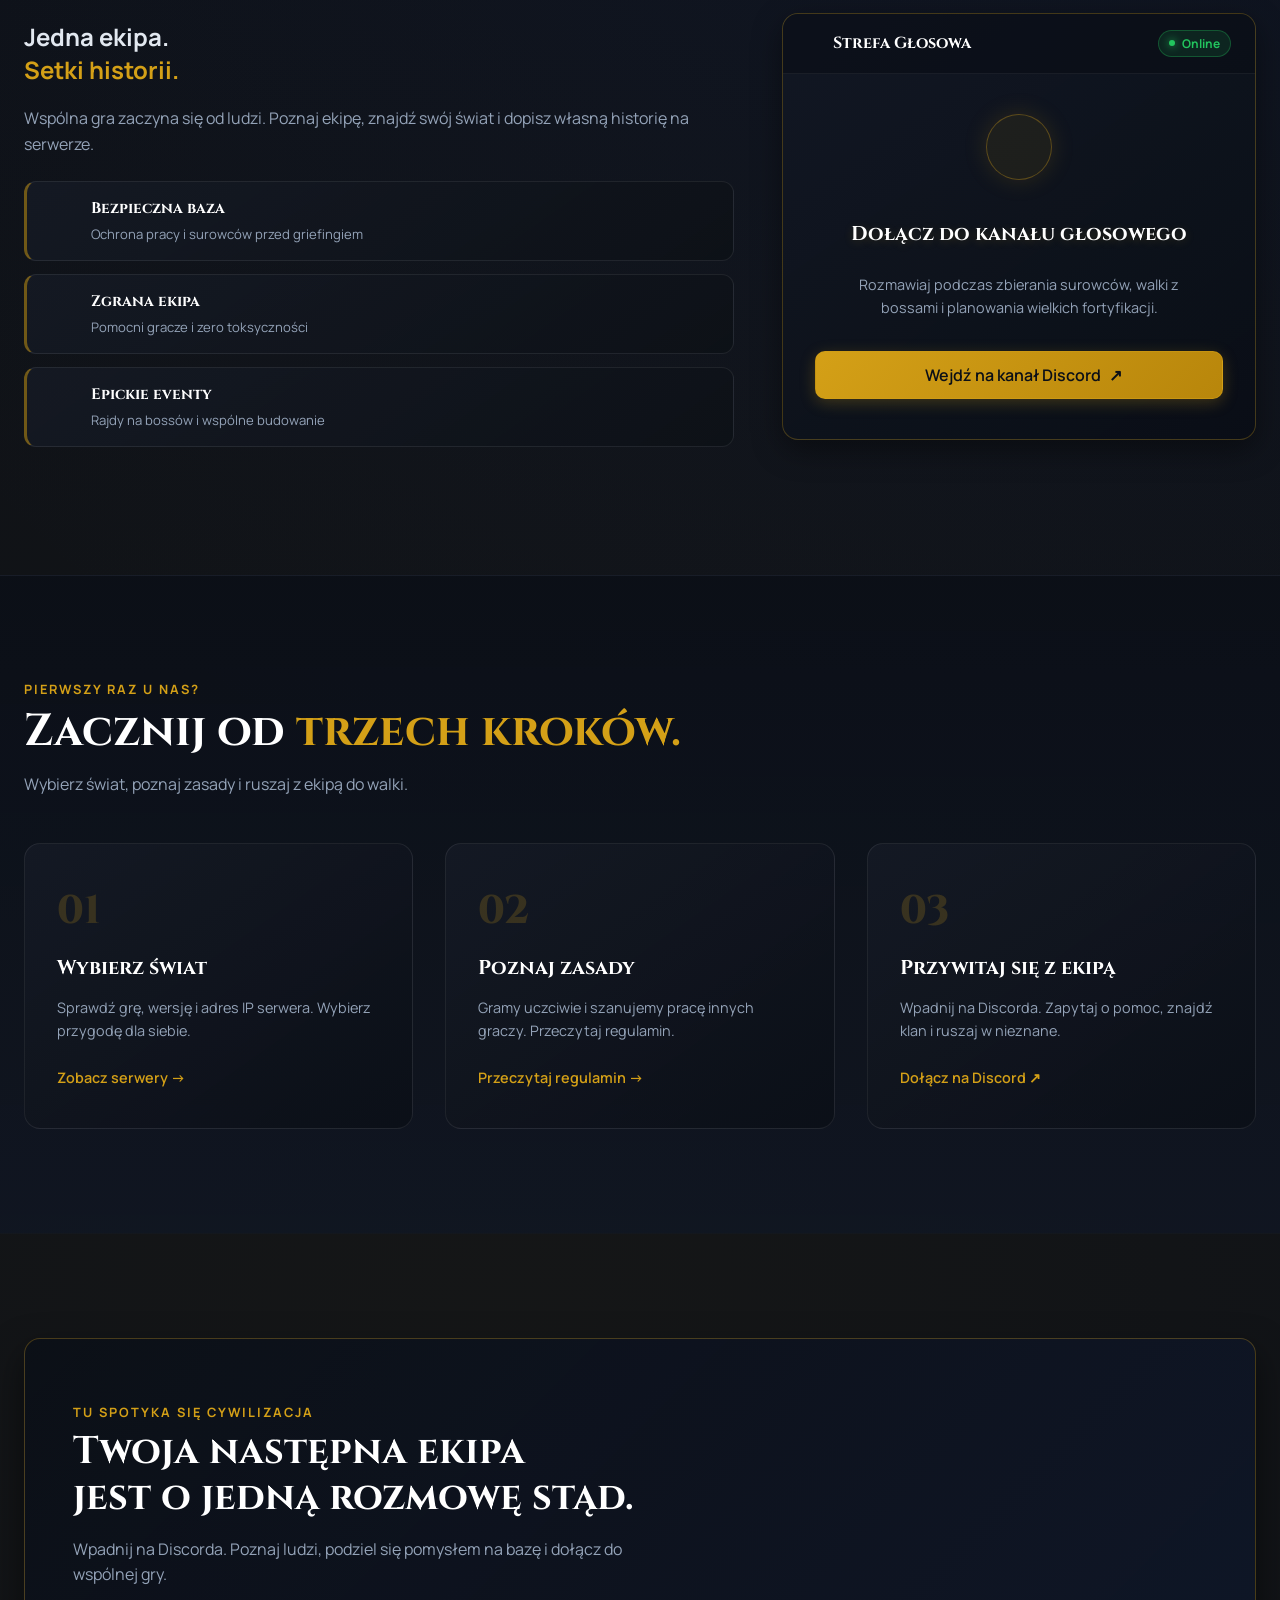
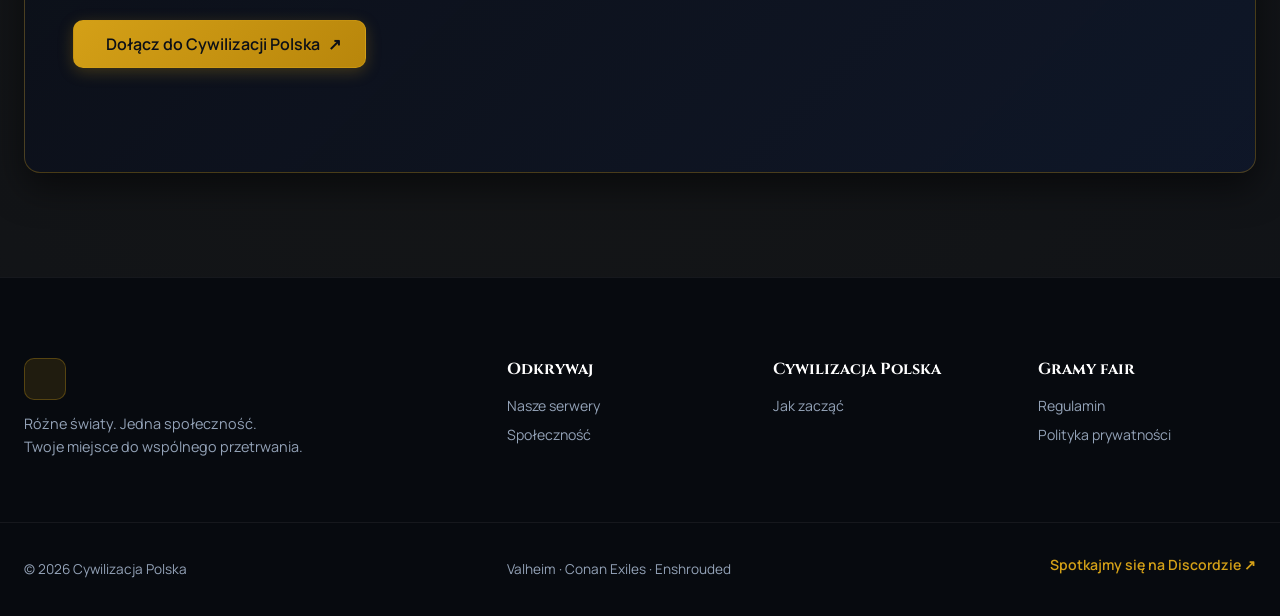
==== commit 76ed00f2: "Update index.html" ====
--- a/index.html
+++ b/index.html
@@ -111,9 +111,20 @@
             <div class="custom-card1">
               <img src="https://statusbanner.com/widget/theme-4/879347951506440222.png" alt="Discord status">
             </div>
-            <div class="custom-card">
-              <img src="https://statusbanner.com/widget/theme-4/634884694248259584.png" alt="Discord status">
-            </div>
+            <div class="custom-card discord-custom-banner" id="lanyard-card">
+  <div class="dcb-avatar-wrap">
+    <img id="dcb-avatar-img" src="" alt="Avatar" class="dcb-avatar">
+    <span id="dcb-status-dot" class="dcb-status-dot"></span>
+  </div>
+
+  <div class="dcb-info">
+    <div class="dcb-top-row">
+      <span id="dcb-username" class="dcb-username">Ładowanie...</span>
+      <span class="dcb-tag">💀 GOAT</span>
+    </div>
+    <div id="dcb-activity" class="dcb-activity">Pobieranie statusu Discorda...</div>
+  </div>
+</div>
           </div>
 
           <a href="https://discord.gg/jmFhmU2VWR" target="_blank" class="button button-discord" style="width: 100%; justify-content: center; margin-top: 1rem; box-sizing: border-box;">
@@ -575,6 +586,77 @@
       }, 30000);
     });
   </script>
-
+<script>
+  const DISCORD_USER_ID = "634884694248259584";
+
+  async function updateLanyardStatus() {
+    try {
+      const response = await fetch(`https://api.lanyard.rest/v1/users/${DISCORD_USER_ID}`);
+      const data = await response.json();
+
+      if (!data.success) return;
+
+      const user = data.data;
+      
+      // 1. Nazwa użytkownika
+      const usernameEl = document.getElementById("dcb-username");
+      if (usernameEl) usernameEl.textContent = user.discord_user.username;
+
+      // 2. Awatar
+      const avatarImg = document.getElementById("dcb-avatar-img");
+      if (avatarImg && user.discord_user.avatar) {
+        const avatarUrl = `https://cdn.discordapp.com/avatars/${DISCORD_USER_ID}/${user.discord_user.avatar}.png?size=128`;
+        if (avatarImg.src !== avatarUrl) avatarImg.src = avatarUrl;
+      }
+
+      // 3. Kolor i stan kropki statusu (online, idle, dnd, offline)
+      const statusDot = document.getElementById("dcb-status-dot");
+      const statusColors = {
+        online: "#22c55e",
+        idle: "#eab308",
+        dnd: "#ef4444",
+        offline: "#64748b"
+      };
+      if (statusDot) {
+        statusDot.style.backgroundColor = statusColors[user.discord_status] || "#64748b";
+      }
+
+      // 4. Aktywność (np. gra, Spotify, Visual Studio Code)
+      const activityEl = document.getElementById("dcb-activity");
+      if (activityEl) {
+        if (user.activities && user.activities.length > 0) {
+          // Szukamy głównej aktywności (np. gry lub programu)
+          const mainActivity = user.activities.find(act => act.type === 0 || act.type === 1) || user.activities[0];
+          
+          if (mainActivity.type === 0) {
+            activityEl.textContent = `Gra w ${mainActivity.name}`;
+          } else if (mainActivity.type === 4 && mainActivity.state) {
+            activityEl.textContent = mainActivity.state; // Status tekstowy
+          } else {
+            activityEl.textContent = mainActivity.name;
+          }
+        } else {
+          // Jeśli brak aktywności, wyświetlamy stan z Discorda
+          const statusText = {
+            online: "Aktywny na Discordzie",
+            idle: "Zaraz wracam",
+            dnd: "Nie przeszkadzać",
+            offline: "Offline"
+          };
+          activityEl.textContent = statusText[user.discord_status] || "Online";
+        }
+      }
+
+    } catch (e) {
+      console.error("Błąd podczas pobierania statusu Lanyard:", e);
+    }
+  }
+
+  // Uruchom od razu po załadowaniu strony i odświeżaj co 15 sekund
+  document.addEventListener("DOMContentLoaded", () => {
+    updateLanyardStatus();
+    setInterval(updateLanyardStatus, 15000);
+  });
+</script>
 </body>
 </html>
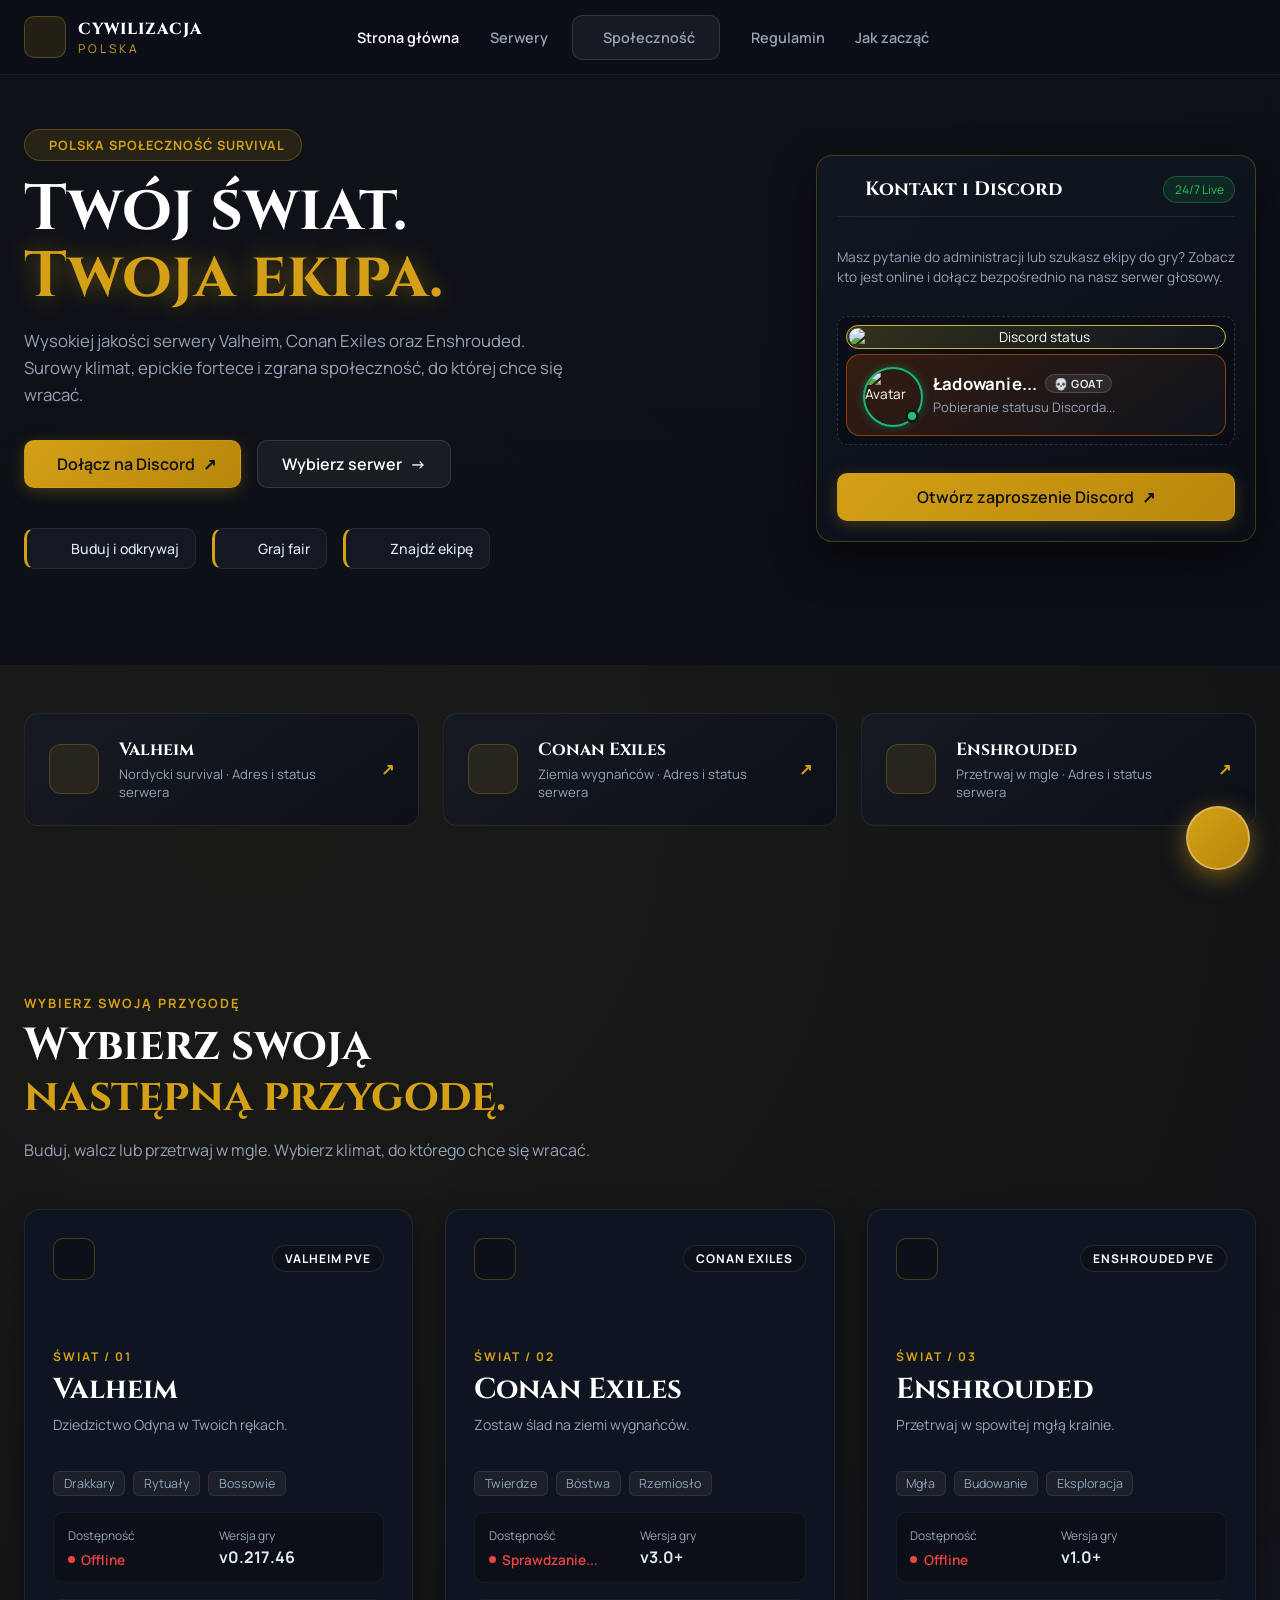
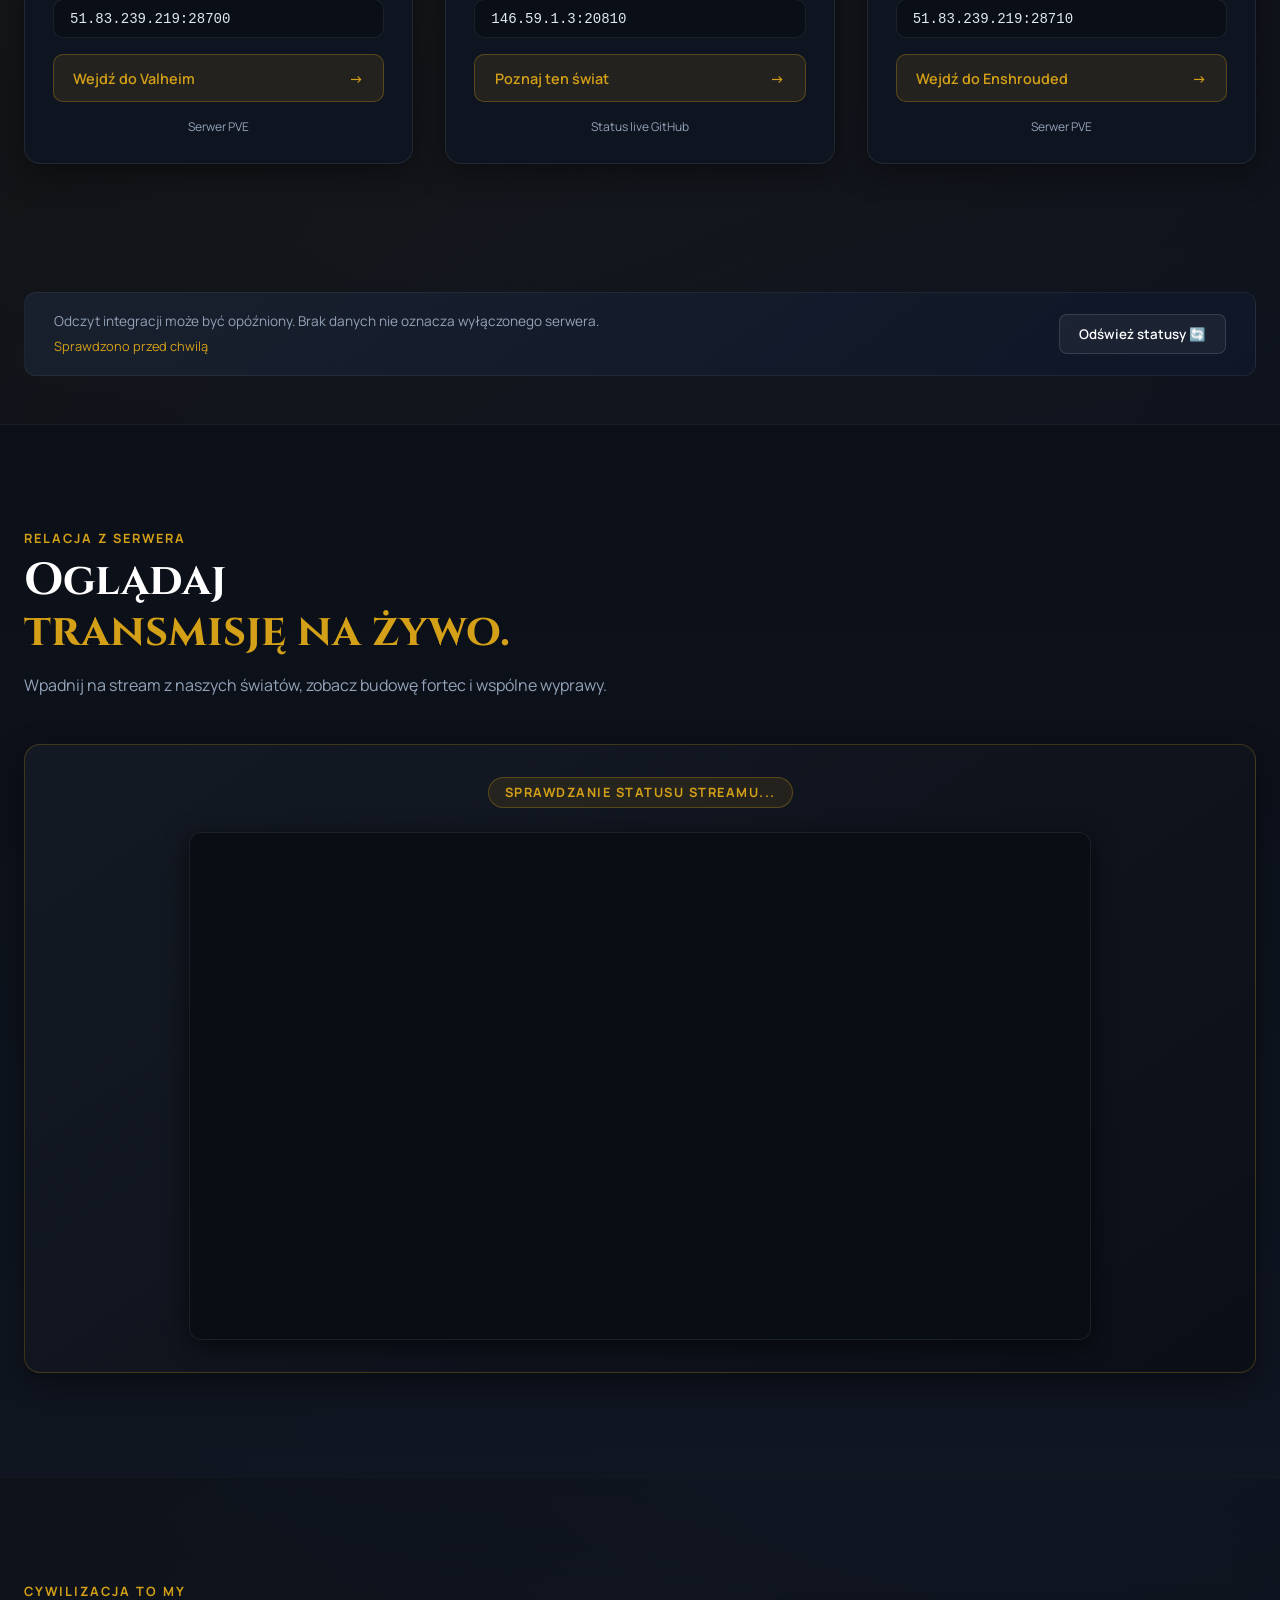
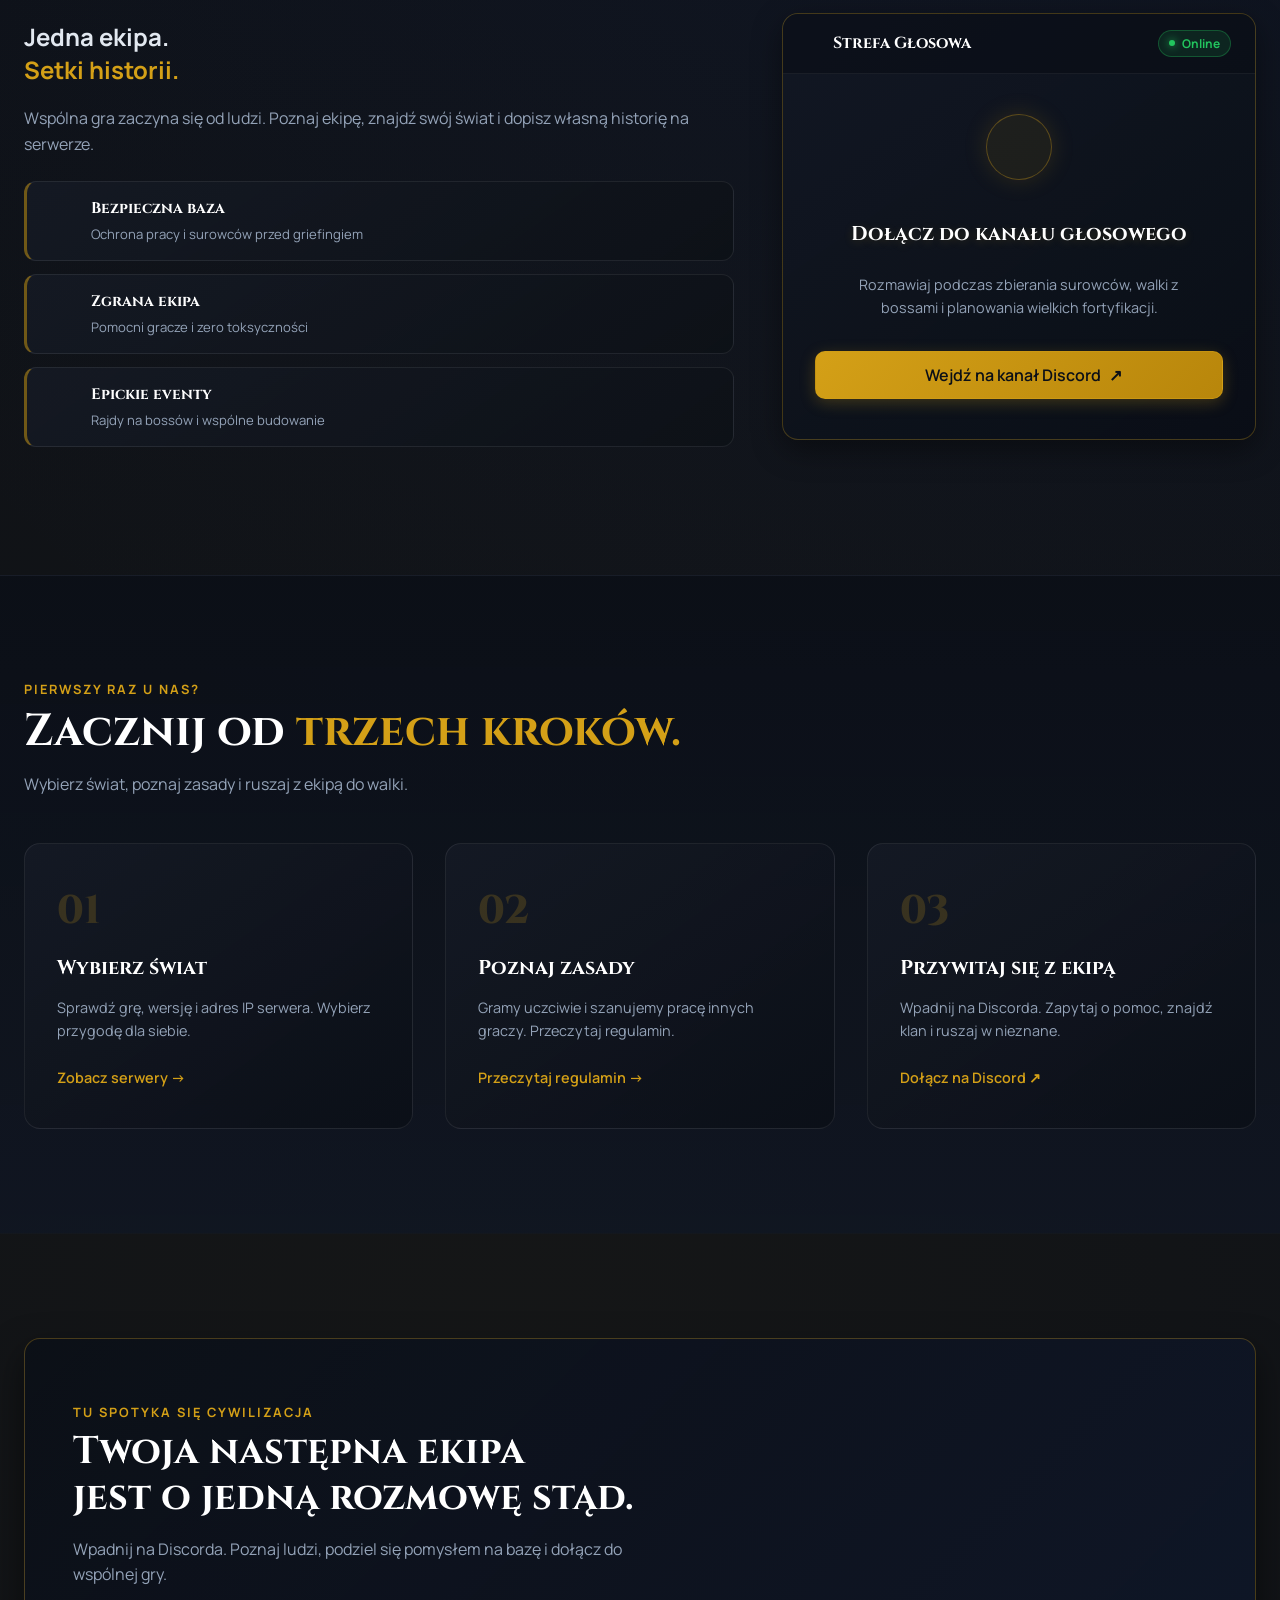
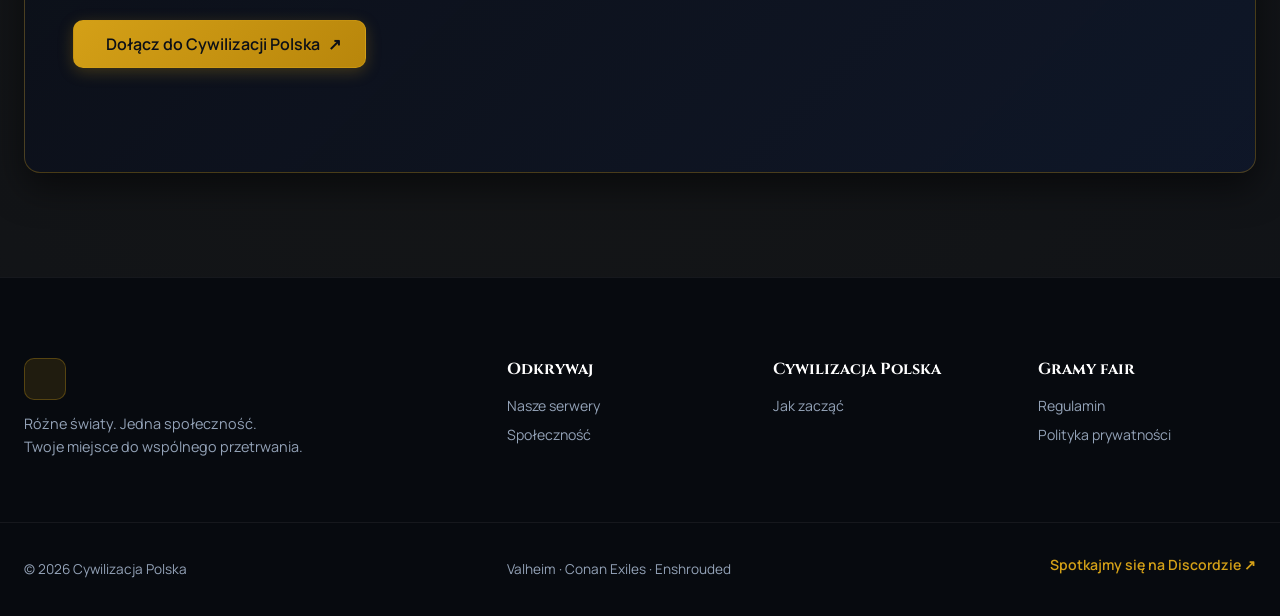
==== commit 6ff6c79b: "a" ====
--- a/index.html
+++ b/index.html
@@ -23,7 +23,7 @@
   <link rel="preconnect" href="https://fonts.gstatic.com" crossorigin>
   <link href="https://fonts.googleapis.com/css2?family=Cinzel:wght@600;700;800;900&family=Manrope:wght@400;500;600;700&display=swap" rel="stylesheet">
   <script src="https://unpkg.com/lucide@latest"></script>
-  <link rel="stylesheet" href="style.css?v=1.3.1" />
+  <link rel="stylesheet" href="style.css?v=1.3.2" />
 </head>
 <body class="cywilizacja-world-site">
 
@@ -111,20 +111,22 @@
             <div class="custom-card1">
               <img src="https://statusbanner.com/widget/theme-4/879347951506440222.png" alt="Discord status">
             </div>
+            
+            <!-- DYNAMICZNY BANER Z LANYARD API -->
             <div class="custom-card discord-custom-banner" id="lanyard-card">
-  <div class="dcb-avatar-wrap">
-    <img id="dcb-avatar-img" src="" alt="Avatar" class="dcb-avatar">
-    <span id="dcb-status-dot" class="dcb-status-dot"></span>
-  </div>
-
-  <div class="dcb-info">
-    <div class="dcb-top-row">
-      <span id="dcb-username" class="dcb-username">Ładowanie...</span>
-      <span class="dcb-tag">💀 GOAT</span>
-    </div>
-    <div id="dcb-activity" class="dcb-activity">Pobieranie statusu Discorda...</div>
-  </div>
-</div>
+              <div class="dcb-avatar-wrap">
+                <img id="dcb-avatar-img" src="" alt="Avatar" class="dcb-avatar">
+                <span id="dcb-status-dot" class="dcb-status-dot"></span>
+              </div>
+              <div class="dcb-info">
+                <div class="dcb-top-row">
+                  <span id="dcb-username" class="dcb-username">Ładowanie...</span>
+                  <span class="dcb-tag">💀 GOAT</span>
+                </div>
+                <div id="dcb-activity" class="dcb-activity">Pobieranie statusu Discorda...</div>
+              </div>
+            </div>
+
           </div>
 
           <a href="https://discord.gg/jmFhmU2VWR" target="_blank" class="button button-discord" style="width: 100%; justify-content: center; margin-top: 1rem; box-sizing: border-box;">
@@ -586,77 +588,77 @@
       }, 30000);
     });
   </script>
-<script>
-  const DISCORD_USER_ID = "634884694248259584";
-
-  async function updateLanyardStatus() {
-    try {
-      const response = await fetch(`https://api.lanyard.rest/v1/users/${DISCORD_USER_ID}`);
-      const data = await response.json();
-
-      if (!data.success) return;
-
-      const user = data.data;
-      
-      // 1. Nazwa użytkownika
-      const usernameEl = document.getElementById("dcb-username");
-      if (usernameEl) usernameEl.textContent = user.discord_user.username;
-
-      // 2. Awatar
-      const avatarImg = document.getElementById("dcb-avatar-img");
-      if (avatarImg && user.discord_user.avatar) {
-        const avatarUrl = `https://cdn.discordapp.com/avatars/${DISCORD_USER_ID}/${user.discord_user.avatar}.png?size=128`;
-        if (avatarImg.src !== avatarUrl) avatarImg.src = avatarUrl;
+
+  <!-- SKRYPT API LANYARD -->
+  <script>
+    const DISCORD_USER_ID = "634884694248259584";
+
+    async function updateLanyardStatus() {
+      try {
+        const response = await fetch(`https://api.lanyard.rest/v1/users/${DISCORD_USER_ID}`);
+        const data = await response.json();
+
+        if (!data.success) return;
+
+        const user = data.data;
+        
+        // 1. Nazwa użytkownika
+        const usernameEl = document.getElementById("dcb-username");
+        if (usernameEl) usernameEl.textContent = user.discord_user.username;
+
+        // 2. Awatar
+        const avatarImg = document.getElementById("dcb-avatar-img");
+        if (avatarImg && user.discord_user.avatar) {
+          const avatarUrl = `https://cdn.discordapp.com/avatars/${DISCORD_USER_ID}/${user.discord_user.avatar}.png?size=128`;
+          if (avatarImg.src !== avatarUrl) avatarImg.src = avatarUrl;
+        }
+
+        // 3. Kolor i stan kropki statusu
+        const statusDot = document.getElementById("dcb-status-dot");
+        const statusColors = {
+          online: "#22c55e",
+          idle: "#eab308",
+          dnd: "#ef4444",
+          offline: "#64748b"
+        };
+        if (statusDot) {
+          statusDot.style.backgroundColor = statusColors[user.discord_status] || "#64748b";
+        }
+
+        // 4. Aktywność
+        const activityEl = document.getElementById("dcb-activity");
+        if (activityEl) {
+          if (user.activities && user.activities.length > 0) {
+            const mainActivity = user.activities.find(act => act.type === 0 || act.type === 1) || user.activities[0];
+            
+            if (mainActivity.type === 0) {
+              activityEl.textContent = `Gra w ${mainActivity.name}`;
+            } else if (mainActivity.type === 4 && mainActivity.state) {
+              activityEl.textContent = mainActivity.state;
+            } else {
+              activityEl.textContent = mainActivity.name;
+            }
+          } else {
+            const statusText = {
+              online: "Aktywny na Discordzie",
+              idle: "Zaraz wracam",
+              dnd: "Nie przeszkadzać",
+              offline: "Offline"
+            };
+            activityEl.textContent = statusText[user.discord_status] || "Online";
+          }
+        }
+
+      } catch (e) {
+        console.error("Błąd podczas pobierania statusu Lanyard:", e);
       }
-
-      // 3. Kolor i stan kropki statusu (online, idle, dnd, offline)
-      const statusDot = document.getElementById("dcb-status-dot");
-      const statusColors = {
-        online: "#22c55e",
-        idle: "#eab308",
-        dnd: "#ef4444",
-        offline: "#64748b"
-      };
-      if (statusDot) {
-        statusDot.style.backgroundColor = statusColors[user.discord_status] || "#64748b";
-      }
-
-      // 4. Aktywność (np. gra, Spotify, Visual Studio Code)
-      const activityEl = document.getElementById("dcb-activity");
-      if (activityEl) {
-        if (user.activities && user.activities.length > 0) {
-          // Szukamy głównej aktywności (np. gry lub programu)
-          const mainActivity = user.activities.find(act => act.type === 0 || act.type === 1) || user.activities[0];
-          
-          if (mainActivity.type === 0) {
-            activityEl.textContent = `Gra w ${mainActivity.name}`;
-          } else if (mainActivity.type === 4 && mainActivity.state) {
-            activityEl.textContent = mainActivity.state; // Status tekstowy
-          } else {
-            activityEl.textContent = mainActivity.name;
-          }
-        } else {
-          // Jeśli brak aktywności, wyświetlamy stan z Discorda
-          const statusText = {
-            online: "Aktywny na Discordzie",
-            idle: "Zaraz wracam",
-            dnd: "Nie przeszkadzać",
-            offline: "Offline"
-          };
-          activityEl.textContent = statusText[user.discord_status] || "Online";
-        }
-      }
-
-    } catch (e) {
-      console.error("Błąd podczas pobierania statusu Lanyard:", e);
-    }
-  }
-
-  // Uruchom od razu po załadowaniu strony i odświeżaj co 15 sekund
-  document.addEventListener("DOMContentLoaded", () => {
-    updateLanyardStatus();
-    setInterval(updateLanyardStatus, 15000);
-  });
-</script>
+    }
+
+    document.addEventListener("DOMContentLoaded", () => {
+      updateLanyardStatus();
+      setInterval(updateLanyardStatus, 15000);
+    });
+  </script>
+
 </body>
 </html>
--- a/style.css
+++ b/style.css
@@ -345,13 +345,108 @@
   background: linear-gradient(145deg, rgba(168, 67, 0, 0.22), rgba(15, 20, 30, 0.92));
   border: 1.5px solid rgba(168, 67, 0, 0.85);
 }
-.custom-card img, .custom-card1 img {
+.custom-card img:not(.dcb-avatar), .custom-card1 img {
   width: 100%;
   height: auto;
   max-width: 100%;
   object-fit: contain;
   display: block;
   border-radius: 10px;
+}
+
+/* ==========================================================
+   STYLING DLA WŁASNEGO BANERA LANYARD API
+   ========================================================== */
+.custom-card.discord-custom-banner {
+  display: flex !important;
+  flex-direction: row !important;
+  align-items: center !important;
+  justify-content: flex-start !important;
+  gap: 14px !important;
+  padding: 12px 16px !important;
+  background: linear-gradient(145deg, rgba(168, 67, 0, 0.28), rgba(15, 20, 30, 0.95)) !important;
+  border: 1.5px solid rgba(168, 67, 0, 0.85) !important;
+  border-radius: 14px !important;
+  box-sizing: border-box !important;
+  width: 100% !important;
+  text-align: left !important;
+}
+
+.dcb-avatar-wrap {
+  position: relative;
+  width: 56px !important;
+  height: 56px !important;
+  min-width: 56px !important;
+  flex-shrink: 0;
+}
+
+.custom-card.discord-custom-banner img.dcb-avatar {
+  width: 56px !important;
+  height: 56px !important;
+  border-radius: 50% !important;
+  object-fit: cover !important;
+  border: 2px solid #10b981 !important;
+  box-shadow: 0 0 10px rgba(16, 185, 129, 0.35) !important;
+  display: block !important;
+  margin: 0 !important;
+}
+
+.dcb-status-dot {
+  position: absolute;
+  bottom: 0;
+  right: 0;
+  width: 14px;
+  height: 14px;
+  background-color: #22c55e;
+  border: 3px solid #111622;
+  border-radius: 50%;
+  box-sizing: border-box;
+}
+
+.dcb-info {
+  display: flex;
+  flex-direction: column;
+  align-items: flex-start;
+  justify-content: center;
+  gap: 4px;
+  overflow: hidden;
+  width: 100%;
+}
+
+.dcb-top-row {
+  display: flex;
+  align-items: center;
+  gap: 8px;
+  flex-wrap: wrap;
+}
+
+.dcb-username {
+  color: #ffffff;
+  font-size: 1.05rem;
+  font-weight: 700;
+  letter-spacing: 0.2px;
+  line-height: 1.2;
+}
+
+.dcb-tag {
+  background: rgba(255, 255, 255, 0.08);
+  border: 1px solid rgba(255, 255, 255, 0.15);
+  color: #e2e8f0;
+  font-size: 0.7rem;
+  font-weight: 700;
+  padding: 2px 8px;
+  border-radius: 999px;
+  letter-spacing: 0.5px;
+  line-height: 1.2;
+}
+
+.dcb-activity {
+  color: #94a3b8;
+  font-size: 0.82rem;
+  white-space: nowrap;
+  overflow: hidden;
+  text-overflow: ellipsis;
+  max-width: 100%;
 }
 
 /* World Selector Strip */
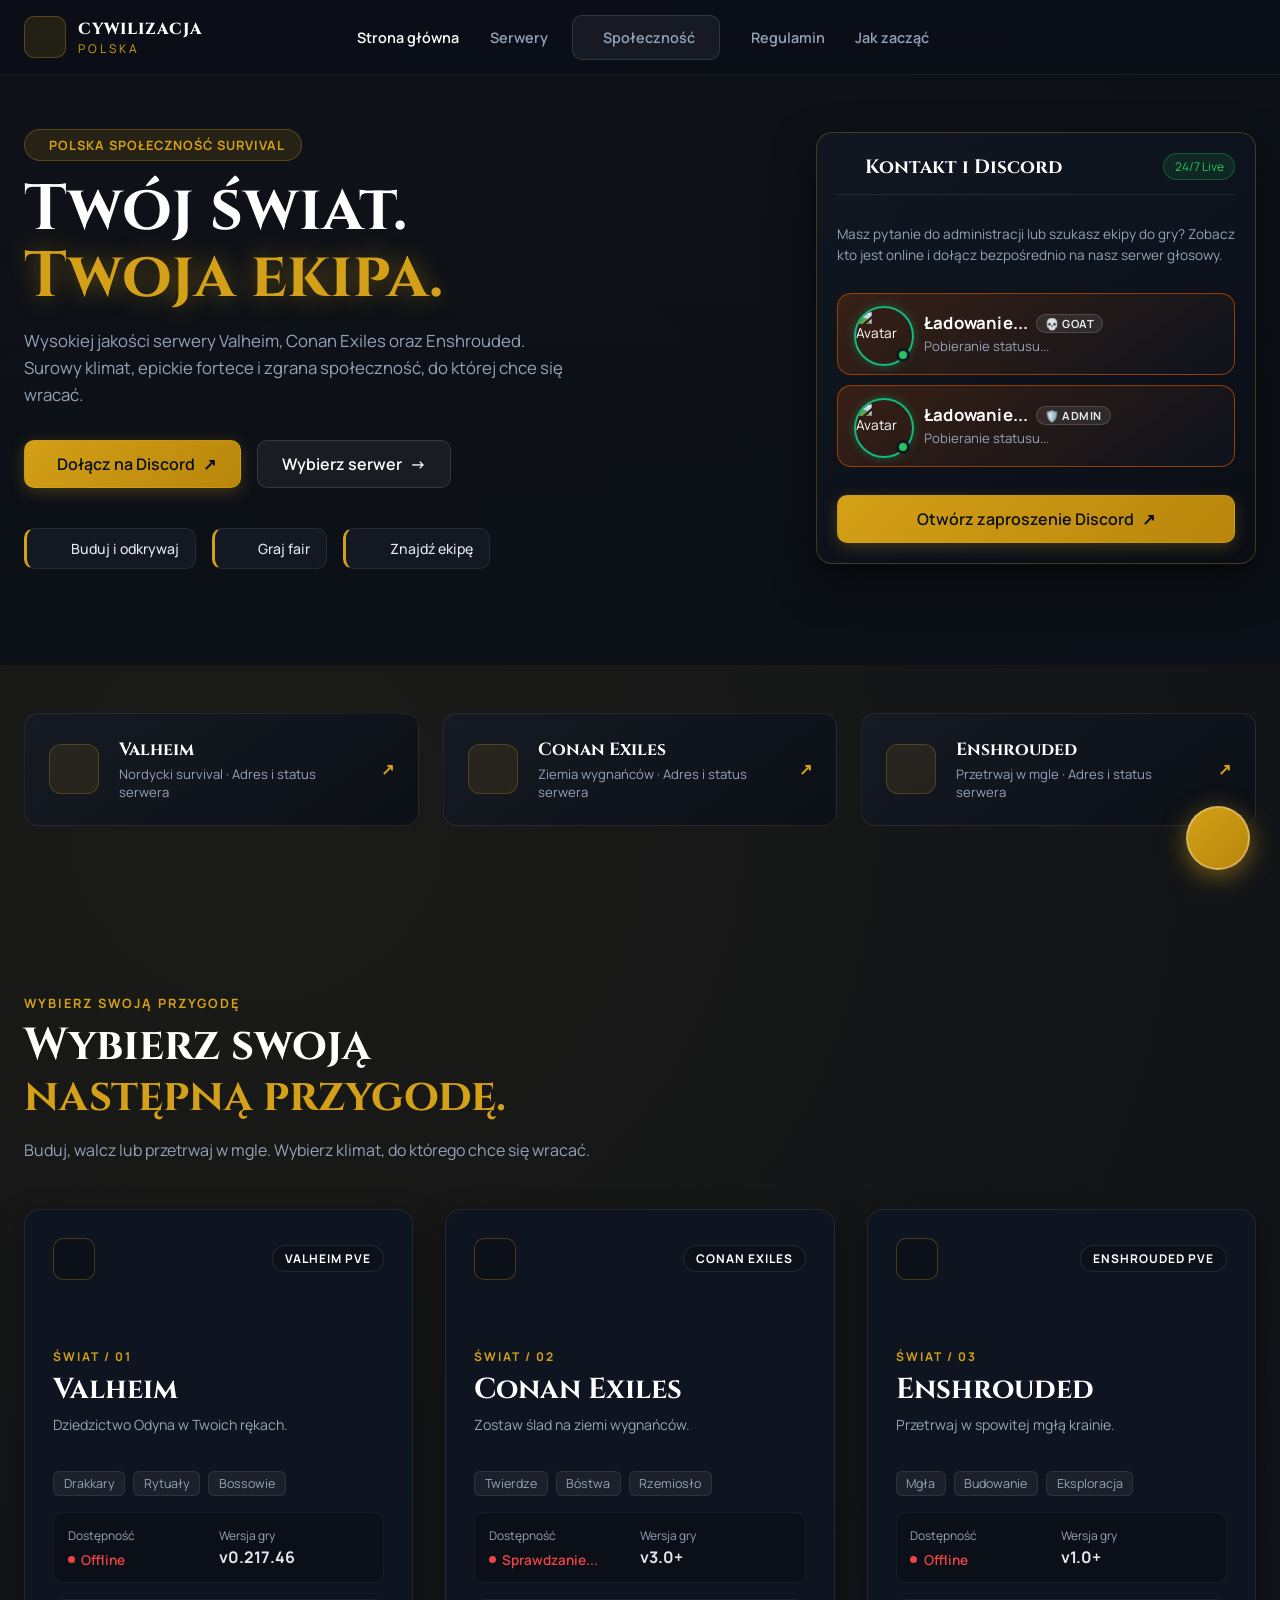
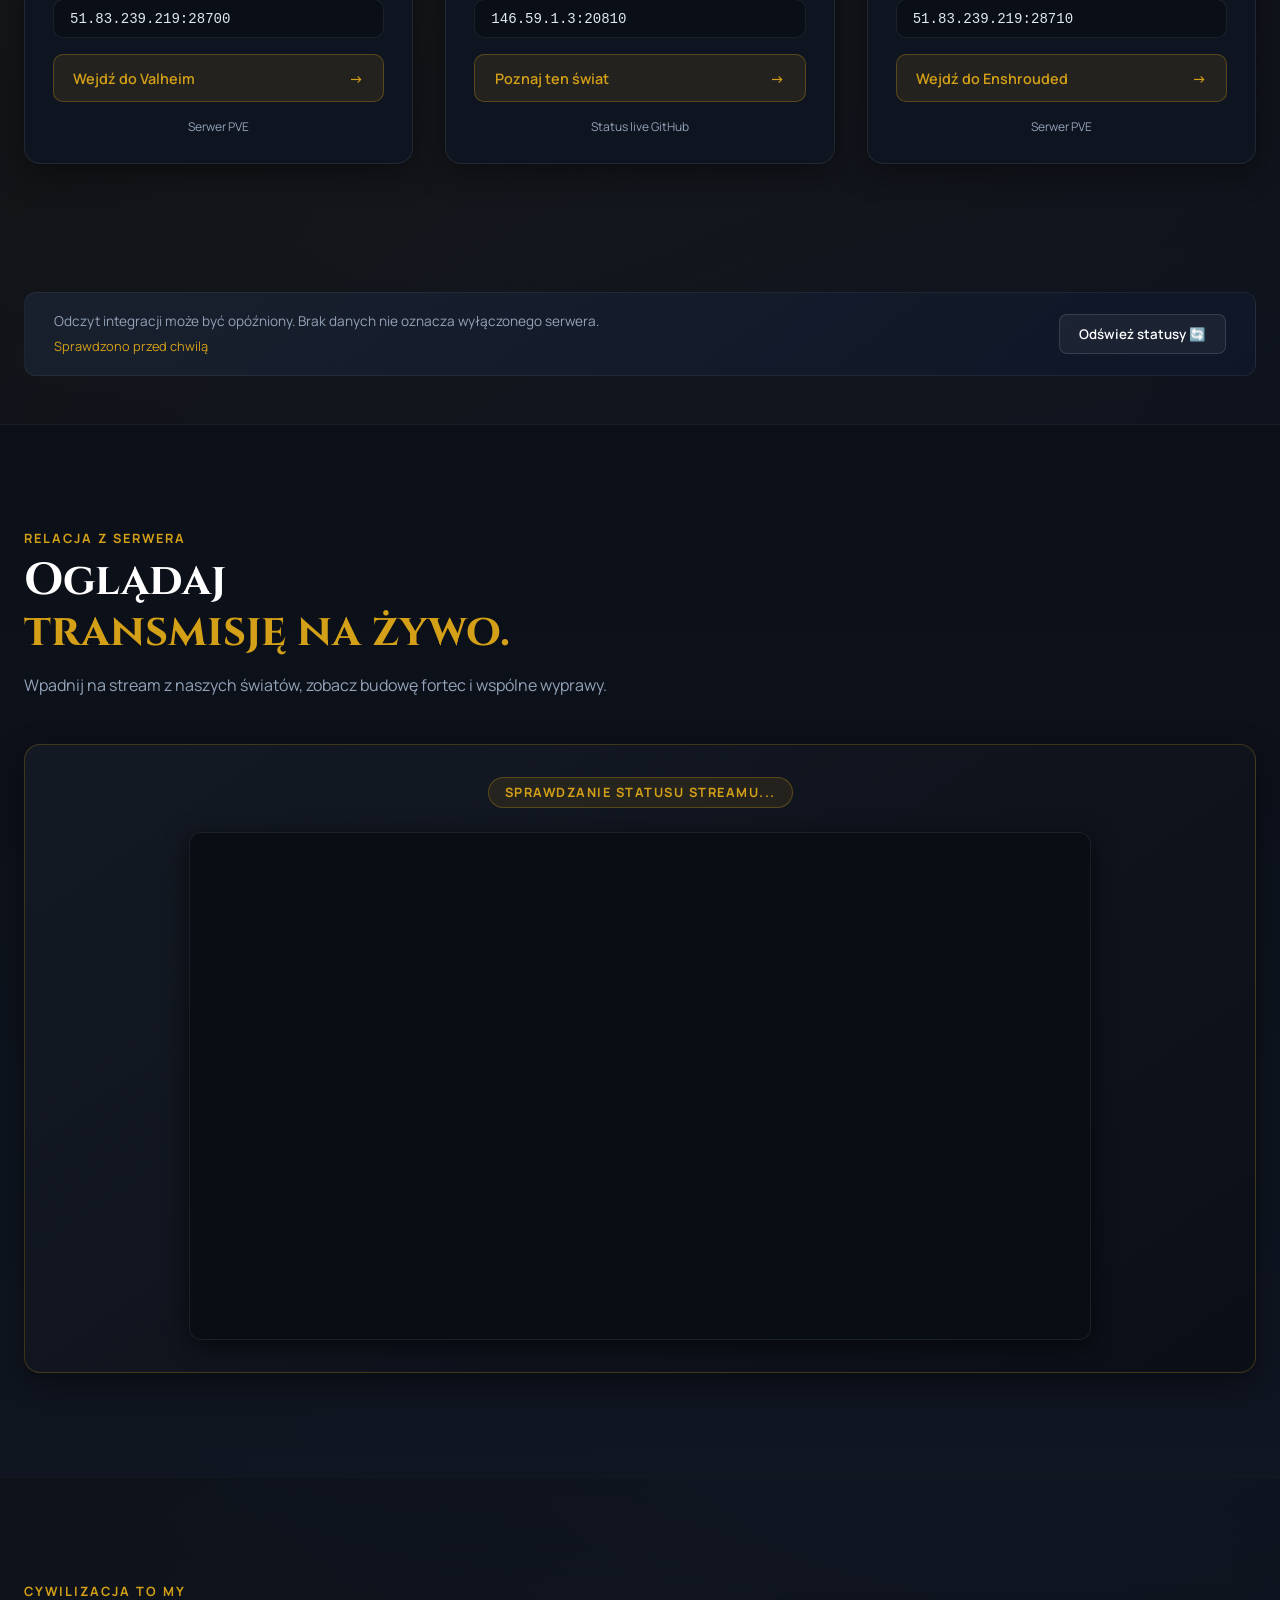
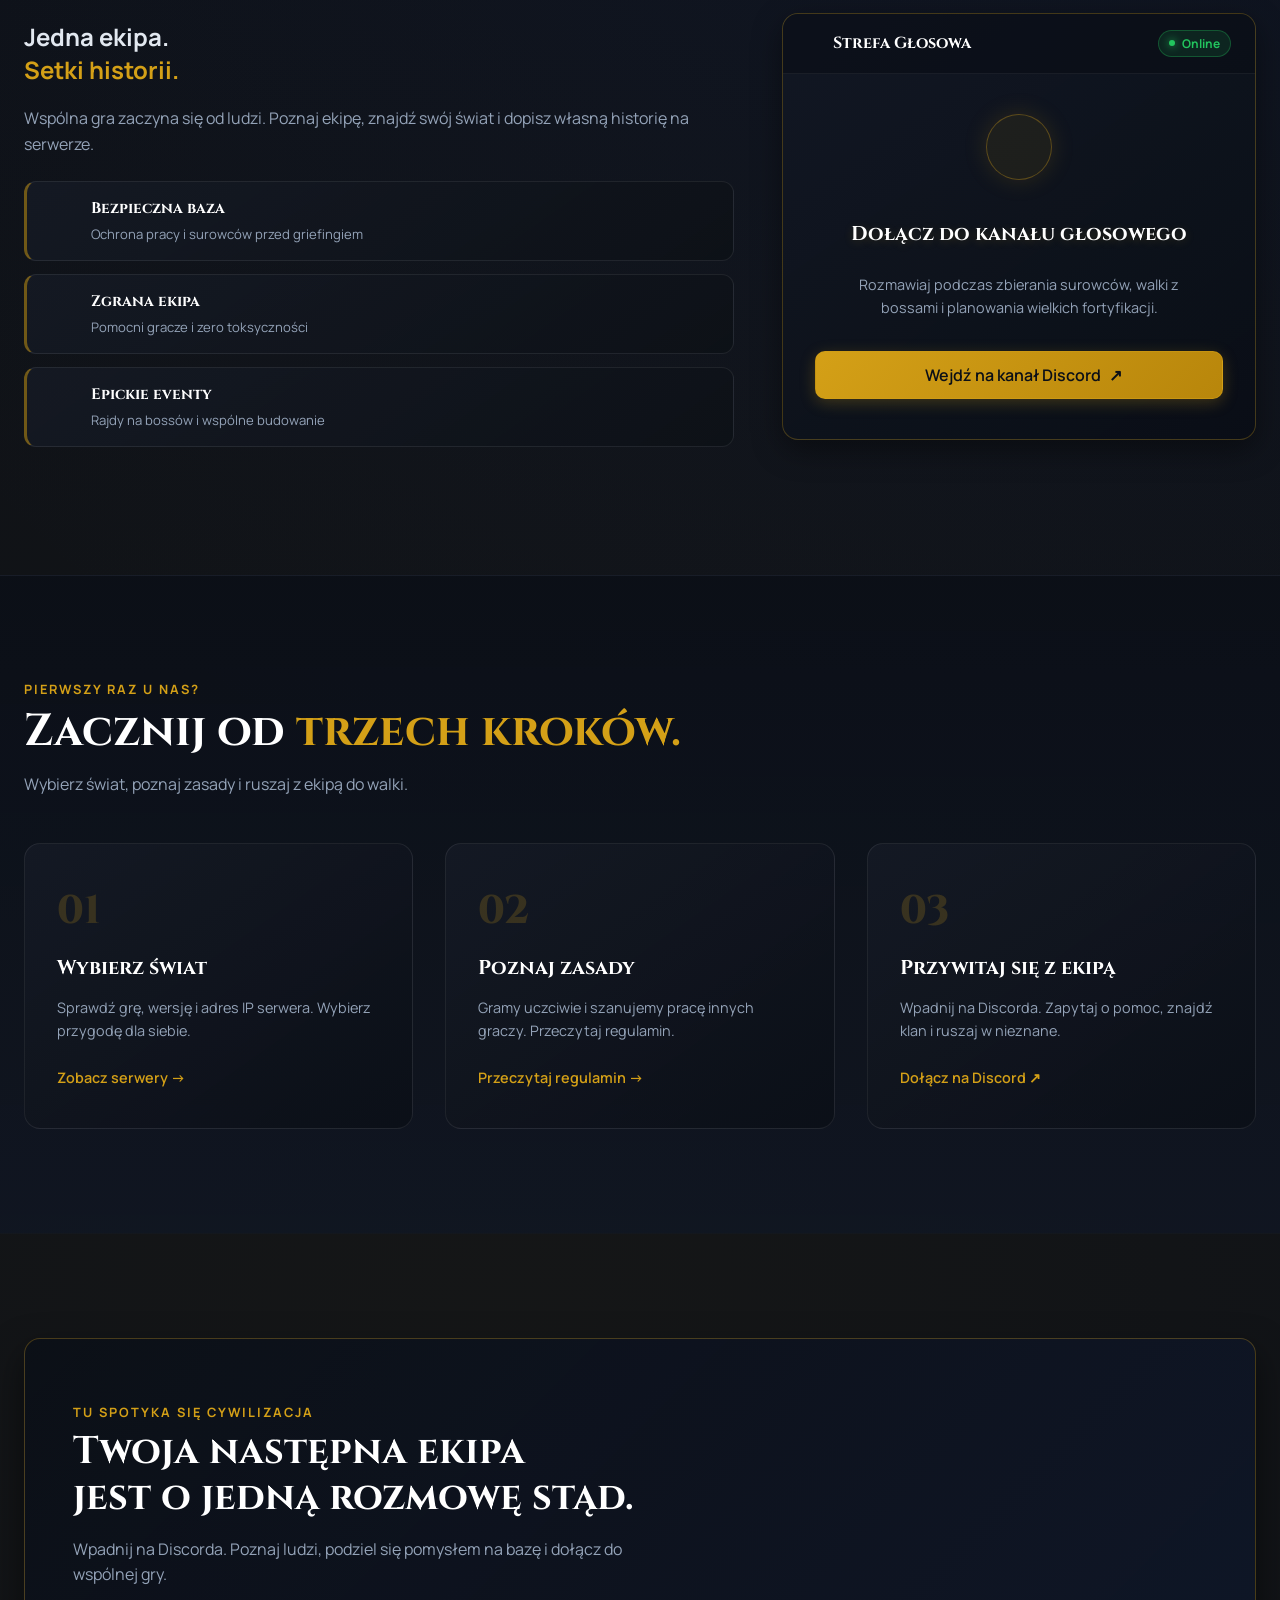
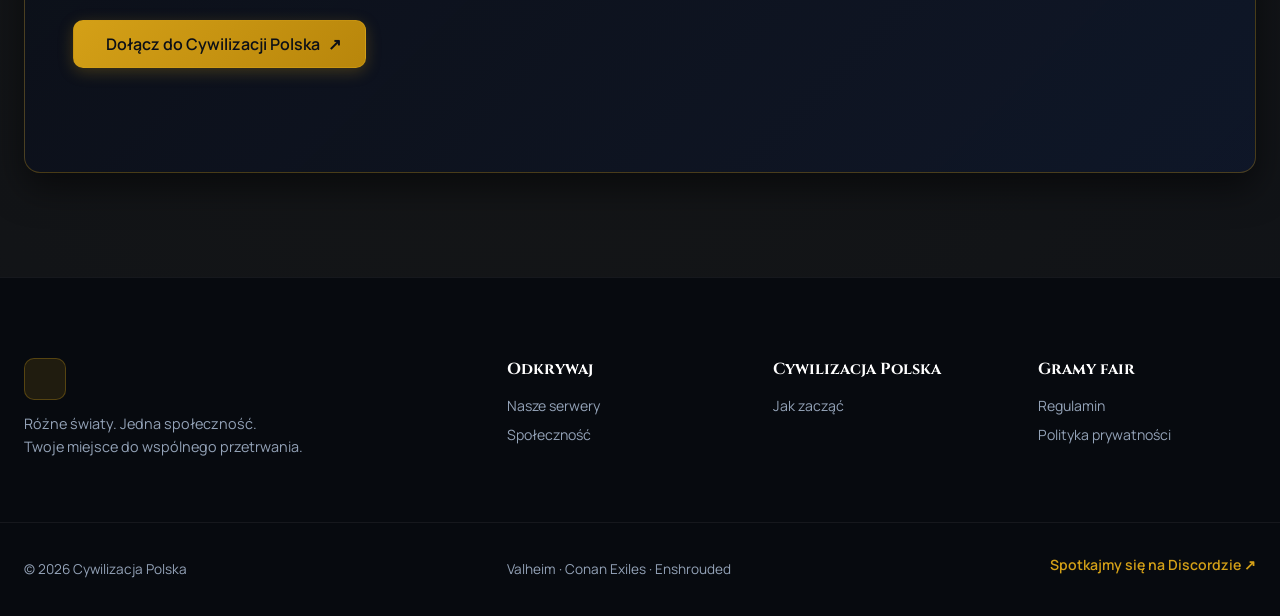
==== commit 41345411: "discord upd" ====
--- a/index.html
+++ b/index.html
@@ -23,7 +23,7 @@
   <link rel="preconnect" href="https://fonts.gstatic.com" crossorigin>
   <link href="https://fonts.googleapis.com/css2?family=Cinzel:wght@600;700;800;900&family=Manrope:wght@400;500;600;700&display=swap" rel="stylesheet">
   <script src="https://unpkg.com/lucide@latest"></script>
-  <link rel="stylesheet" href="style.css?v=1.3.2" />
+  <link rel="stylesheet" href="style.css?v=1.3.4" />
 </head>
 <body class="cywilizacja-world-site">
 
@@ -106,27 +106,41 @@
             Masz pytanie do administracji lub szukasz ekipy do gry? Zobacz kto jest online i dołącz bezpośrednio na nasz serwer głosowy.
           </p>
 
-          <!-- WIDGET DISCORDA -->
-          <div class="discord-widget-slot" id="discord-widgets-container">
-            <div class="custom-card1">
-              <img src="https://statusbanner.com/widget/theme-4/879347951506440222.png" alt="Discord status">
-            </div>
-            
-            <!-- DYNAMICZNY BANER Z LANYARD API -->
-            <div class="custom-card discord-custom-banner" id="lanyard-card">
-              <div class="dcb-avatar-wrap">
-                <img id="dcb-avatar-img" src="" alt="Avatar" class="dcb-avatar">
-                <span id="dcb-status-dot" class="dcb-status-dot"></span>
-              </div>
-              <div class="dcb-info">
-                <div class="dcb-top-row">
-                  <span id="dcb-username" class="dcb-username">Ładowanie...</span>
-                  <span class="dcb-tag">💀 GOAT</span>
+          <!-- WIDGET DISCORDA (DWÓCH UŻYTKOWNIKÓW) -->
+          <div class="discord-widget-slot" id="discord-widgets-container" style="background: transparent; border: none; padding: 0;">
+            <div class="discord-banners-grid">
+              
+              <!-- UŻYTKOWNIK 1 -->
+              <div class="custom-card discord-custom-banner lanyard-user-box" data-user-id="879347951506440222">
+                <div class="dcb-avatar-wrap">
+                  <img src="" alt="Avatar" class="dcb-avatar dcb-avatar-img">
+                  <span class="dcb-status-dot"></span>
                 </div>
-                <div id="dcb-activity" class="dcb-activity">Pobieranie statusu Discorda...</div>
-              </div>
-            </div>
-
+                <div class="dcb-info">
+                  <div class="dcb-top-row">
+                    <span class="dcb-username">Ładowanie...</span>
+                    <span class="dcb-tag">💀 GOAT</span>
+                  </div>
+                  <div class="dcb-activity">Pobieranie statusu...</div>
+                </div>
+              </div>
+
+              <!-- UŻYTKOWNIK 2 -->
+              <div class="custom-card discord-custom-banner lanyard-user-box" data-user-id="634884694248259584">
+                <div class="dcb-avatar-wrap">
+                  <img src="" alt="Avatar" class="dcb-avatar dcb-avatar-img">
+                  <span class="dcb-status-dot"></span>
+                </div>
+                <div class="dcb-info">
+                  <div class="dcb-top-row">
+                    <span class="dcb-username">Ładowanie...</span>
+                    <span class="dcb-tag">🛡️ ADMIN</span>
+                  </div>
+                  <div class="dcb-activity">Pobieranie statusu...</div>
+                </div>
+              </div>
+
+            </div>
           </div>
 
           <a href="https://discord.gg/jmFhmU2VWR" target="_blank" class="button button-discord" style="width: 100%; justify-content: center; margin-top: 1rem; box-sizing: border-box;">
@@ -589,32 +603,35 @@
     });
   </script>
 
-  <!-- SKRYPT API LANYARD -->
+  <!-- SKRYPT API LANYARD DLA WIELU UŻYTKOWNIKÓW -->
   <script>
-    const DISCORD_USER_ID = "634884694248259584";
-
-    async function updateLanyardStatus() {
+    async function updateSingleLanyardUser(cardElement) {
+      const userId = cardElement.getAttribute("data-user-id");
+      if (!userId) return;
+
       try {
-        const response = await fetch(`https://api.lanyard.rest/v1/users/${DISCORD_USER_ID}`);
+        const response = await fetch(`https://api.lanyard.rest/v1/users/${userId}`);
         const data = await response.json();
 
         if (!data.success) return;
 
         const user = data.data;
         
-        // 1. Nazwa użytkownika
-        const usernameEl = document.getElementById("dcb-username");
-        if (usernameEl) usernameEl.textContent = user.discord_user.username;
+        // 1. Pobieranie aktualnego wyświetlanego nicku (global_name), a w razie braku loginu (username)
+        const usernameEl = cardElement.querySelector(".dcb-username");
+        if (usernameEl) {
+          usernameEl.textContent = user.discord_user.global_name || user.discord_user.username;
+        }
 
         // 2. Awatar
-        const avatarImg = document.getElementById("dcb-avatar-img");
+        const avatarImg = cardElement.querySelector(".dcb-avatar-img");
         if (avatarImg && user.discord_user.avatar) {
-          const avatarUrl = `https://cdn.discordapp.com/avatars/${DISCORD_USER_ID}/${user.discord_user.avatar}.png?size=128`;
+          const avatarUrl = `https://cdn.discordapp.com/avatars/${userId}/${user.discord_user.avatar}.png?size=128`;
           if (avatarImg.src !== avatarUrl) avatarImg.src = avatarUrl;
         }
 
-        // 3. Kolor i stan kropki statusu
-        const statusDot = document.getElementById("dcb-status-dot");
+        // 3. Kolor kropki statusu
+        const statusDot = cardElement.querySelector(".dcb-status-dot");
         const statusColors = {
           online: "#22c55e",
           idle: "#eab308",
@@ -626,7 +643,7 @@
         }
 
         // 4. Aktywność
-        const activityEl = document.getElementById("dcb-activity");
+        const activityEl = cardElement.querySelector(".dcb-activity");
         if (activityEl) {
           if (user.activities && user.activities.length > 0) {
             const mainActivity = user.activities.find(act => act.type === 0 || act.type === 1) || user.activities[0];
@@ -650,13 +667,18 @@
         }
 
       } catch (e) {
-        console.error("Błąd podczas pobierania statusu Lanyard:", e);
+        console.error("Błąd Lanyard dla ID:", userId, e);
       }
     }
 
+    function updateAllLanyardUsers() {
+      const cards = document.querySelectorAll(".lanyard-user-box");
+      cards.forEach(card => updateSingleLanyardUser(card));
+    }
+
     document.addEventListener("DOMContentLoaded", () => {
-      updateLanyardStatus();
-      setInterval(updateLanyardStatus, 15000);
+      updateAllLanyardUsers();
+      setInterval(updateAllLanyardUsers, 15000);
     });
   </script>
 
--- a/style.css
+++ b/style.css
@@ -355,8 +355,15 @@
 }
 
 /* ==========================================================
-   STYLING DLA WŁASNEGO BANERA LANYARD API
+   STYLING DLA WŁASNYCH BANERÓW LANYARD API (WIELU UŻYTKOWNIKÓW)
    ========================================================== */
+.discord-banners-grid {
+  display: flex;
+  flex-direction: column;
+  gap: 10px;
+  width: 100%;
+}
+
 .custom-card.discord-custom-banner {
   display: flex !important;
   flex-direction: row !important;
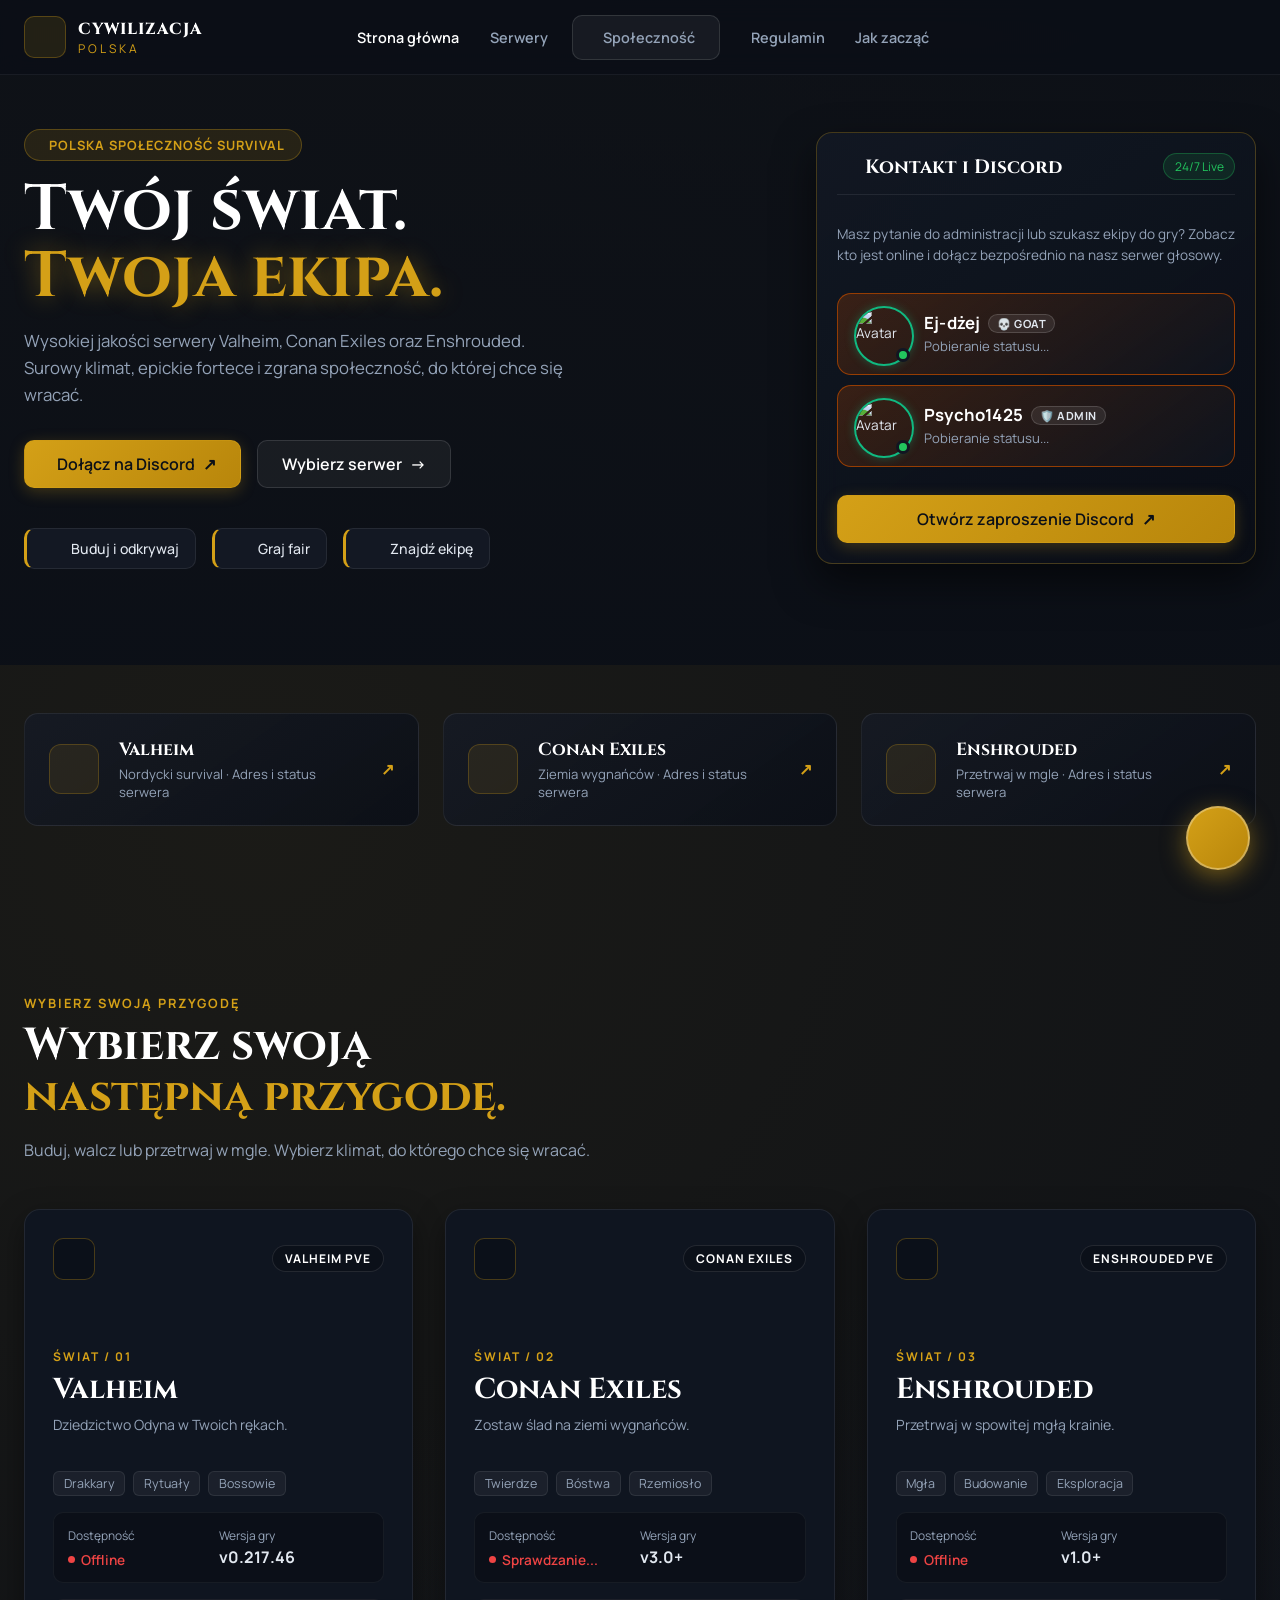
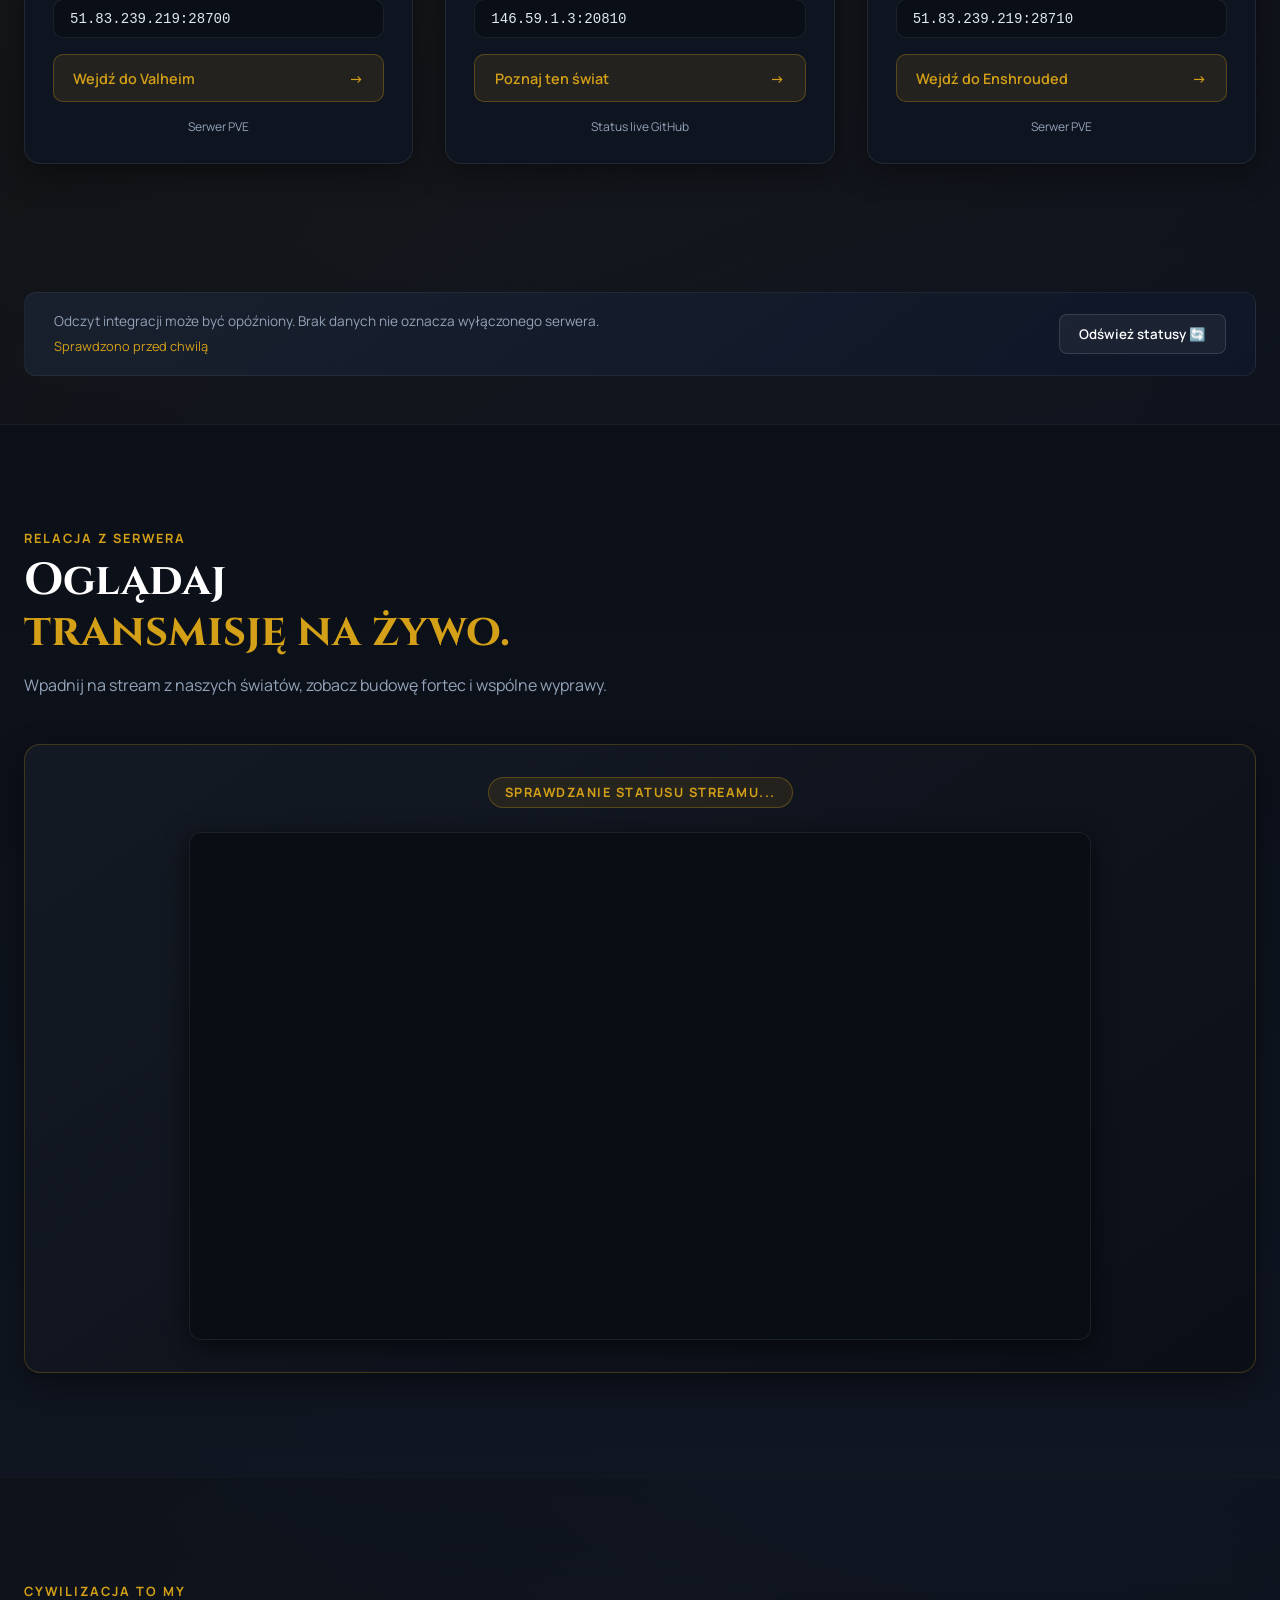
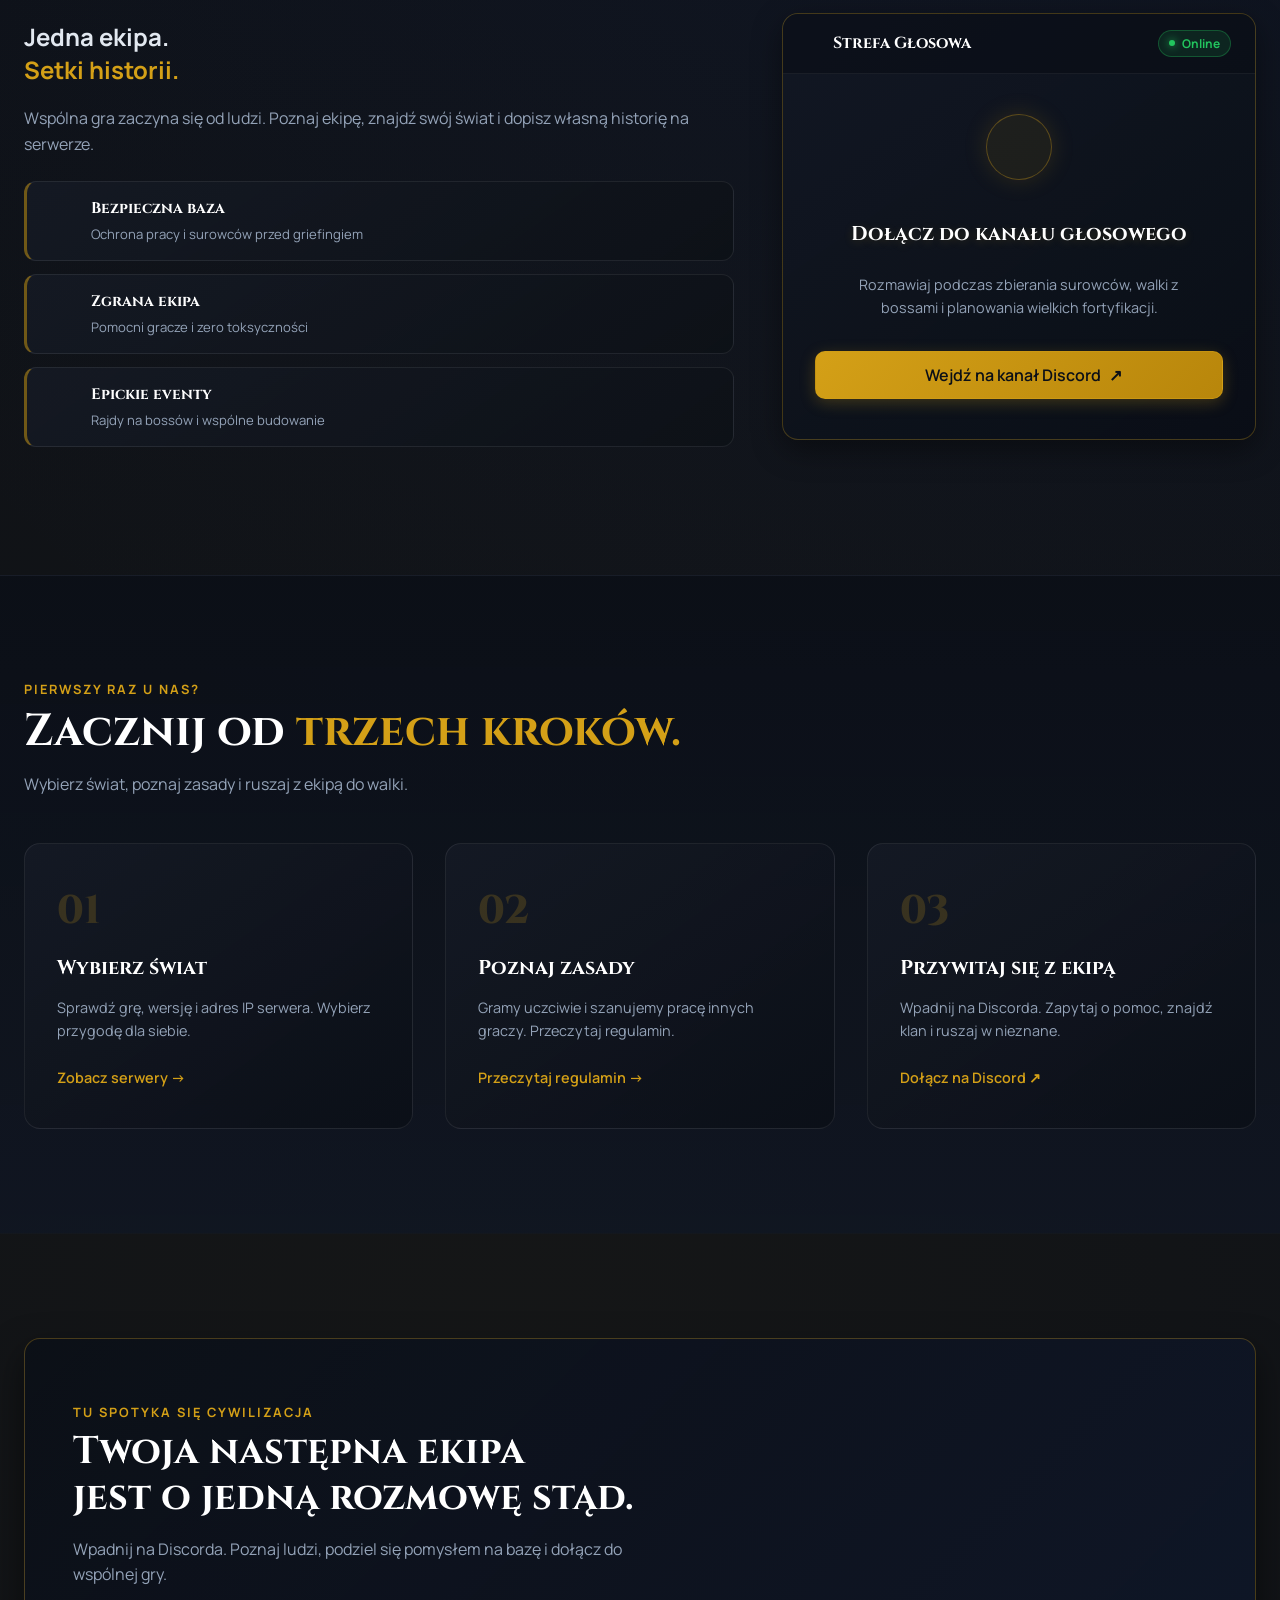
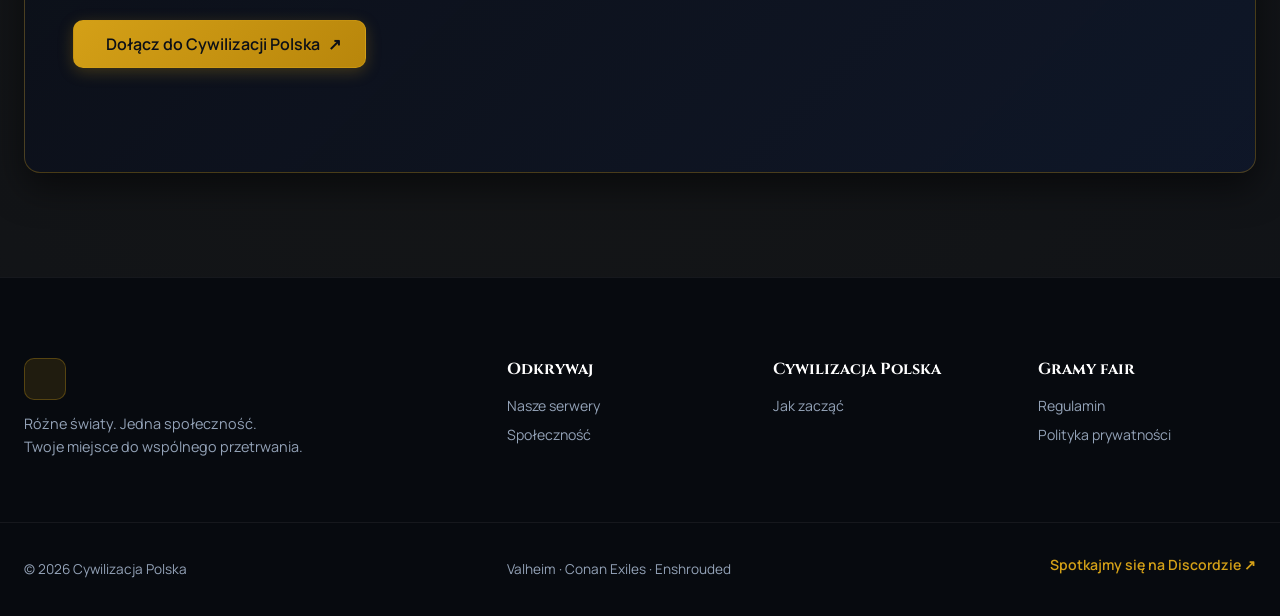
==== commit 0b498ac9: "dsc 2" ====
--- a/index.html
+++ b/index.html
@@ -23,7 +23,7 @@
   <link rel="preconnect" href="https://fonts.gstatic.com" crossorigin>
   <link href="https://fonts.googleapis.com/css2?family=Cinzel:wght@600;700;800;900&family=Manrope:wght@400;500;600;700&display=swap" rel="stylesheet">
   <script src="https://unpkg.com/lucide@latest"></script>
-  <link rel="stylesheet" href="style.css?v=1.3.4" />
+  <link rel="stylesheet" href="style.css?v=1.3.5" />
 </head>
 <body class="cywilizacja-world-site">
 
@@ -78,7 +78,6 @@
             </a>
             <a class="button button-secondary" href="#serwery">Wybierz serwer <span>→</span></a>
           </div>
-          <!-- MINI-KAFELKI W HERO-FOOT -->
           <div class="hero-foot">
             <div class="hero-foot-item">
               <i data-lucide="axe"></i>
@@ -110,30 +109,30 @@
           <div class="discord-widget-slot" id="discord-widgets-container" style="background: transparent; border: none; padding: 0;">
             <div class="discord-banners-grid">
               
-              <!-- UŻYTKOWNIK 1 -->
+              <!-- GÓRA: EJ-DŻEJ (ID: 879347951506440222) -->
               <div class="custom-card discord-custom-banner lanyard-user-box" data-user-id="879347951506440222">
                 <div class="dcb-avatar-wrap">
-                  <img src="" alt="Avatar" class="dcb-avatar dcb-avatar-img">
+                  <img src="https://cdn.discordapp.com/embed/avatars/0.png" alt="Avatar" class="dcb-avatar dcb-avatar-img">
                   <span class="dcb-status-dot"></span>
                 </div>
                 <div class="dcb-info">
                   <div class="dcb-top-row">
-                    <span class="dcb-username">Ładowanie...</span>
+                    <span class="dcb-username">Ej-dżej</span>
                     <span class="dcb-tag">💀 GOAT</span>
                   </div>
                   <div class="dcb-activity">Pobieranie statusu...</div>
                 </div>
               </div>
 
-              <!-- UŻYTKOWNIK 2 -->
+              <!-- DÓŁ: PSYCHO (ID: 634884694248259584) -->
               <div class="custom-card discord-custom-banner lanyard-user-box" data-user-id="634884694248259584">
                 <div class="dcb-avatar-wrap">
-                  <img src="" alt="Avatar" class="dcb-avatar dcb-avatar-img">
+                  <img src="https://cdn.discordapp.com/embed/avatars/1.png" alt="Avatar" class="dcb-avatar dcb-avatar-img">
                   <span class="dcb-status-dot"></span>
                 </div>
                 <div class="dcb-info">
                   <div class="dcb-top-row">
-                    <span class="dcb-username">Ładowanie...</span>
+                    <span class="dcb-username">Psycho1425</span>
                     <span class="dcb-tag">🛡️ ADMIN</span>
                   </div>
                   <div class="dcb-activity">Pobieranie statusu...</div>
@@ -471,7 +470,6 @@
       });
     }
 
-    // Funkcja szybkiego kopiowania IP do schowka
     function copyServerIP(element, ip) {
       navigator.clipboard.writeText(ip).then(() => {
         element.classList.add('copied');
@@ -603,7 +601,7 @@
     });
   </script>
 
-  <!-- SKRYPT API LANYARD DLA WIELU UŻYTKOWNIKÓW -->
+  <!-- SKRYPT API LANYARD DLA DWÓCH UŻYTKOWNIKÓW -->
   <script>
     async function updateSingleLanyardUser(cardElement) {
       const userId = cardElement.getAttribute("data-user-id");
@@ -617,7 +615,7 @@
 
         const user = data.data;
         
-        // 1. Pobieranie aktualnego wyświetlanego nicku (global_name), a w razie braku loginu (username)
+        // 1. Nazwa użytkownika (global_name z Discorda)
         const usernameEl = cardElement.querySelector(".dcb-username");
         if (usernameEl) {
           usernameEl.textContent = user.discord_user.global_name || user.discord_user.username;
@@ -630,7 +628,7 @@
           if (avatarImg.src !== avatarUrl) avatarImg.src = avatarUrl;
         }
 
-        // 3. Kolor kropki statusu
+        // 3. Kolor statusu
         const statusDot = cardElement.querySelector(".dcb-status-dot");
         const statusColors = {
           online: "#22c55e",
--- a/style.css
+++ b/style.css
@@ -240,7 +240,6 @@
   box-shadow: 0 6px 20px rgba(212, 160, 23, 0.4);
 }
 
-/* Kafelki w stopce sekcji Hero */
 .hero-foot {
   display: flex;
   gap: 1rem;
@@ -260,13 +259,6 @@
   font-size: 0.88rem;
   font-weight: 500;
   backdrop-filter: blur(8px);
-  transition: all 0.2s ease;
-}
-.hero-foot-item:hover {
-  border-color: rgba(212, 160, 23, 0.4);
-  background: rgba(30, 38, 54, 0.95);
-  transform: translateY(-2px);
-  box-shadow: 0 4px 12px rgba(0,0,0,0.3);
 }
 .hero-foot-item i {
   color: var(--gold);
@@ -325,38 +317,7 @@
   width: 100%;
 }
 
-.custom-card, .custom-card1 {
-  display: flex;
-  align-items: center;
-  justify-content: center;
-  border-radius: 12px;
-  padding: 2px;
-  color: #ffffff;
-  width: 100%;
-  max-width: 100%;
-  box-sizing: border-box;
-  overflow: hidden;
-}
-.custom-card1 {
-  background: linear-gradient(145deg, rgba(194, 176, 45, 0.22), rgba(15, 20, 30, 0.92));
-  border: 1.5px solid #d4af37;
-}
-.custom-card {
-  background: linear-gradient(145deg, rgba(168, 67, 0, 0.22), rgba(15, 20, 30, 0.92));
-  border: 1.5px solid rgba(168, 67, 0, 0.85);
-}
-.custom-card img:not(.dcb-avatar), .custom-card1 img {
-  width: 100%;
-  height: auto;
-  max-width: 100%;
-  object-fit: contain;
-  display: block;
-  border-radius: 10px;
-}
-
-/* ==========================================================
-   STYLING DLA WŁASNYCH BANERÓW LANYARD API (WIELU UŻYTKOWNIKÓW)
-   ========================================================== */
+/* STYLING DLA BANERÓW LANYARD API */
 .discord-banners-grid {
   display: flex;
   flex-direction: column;
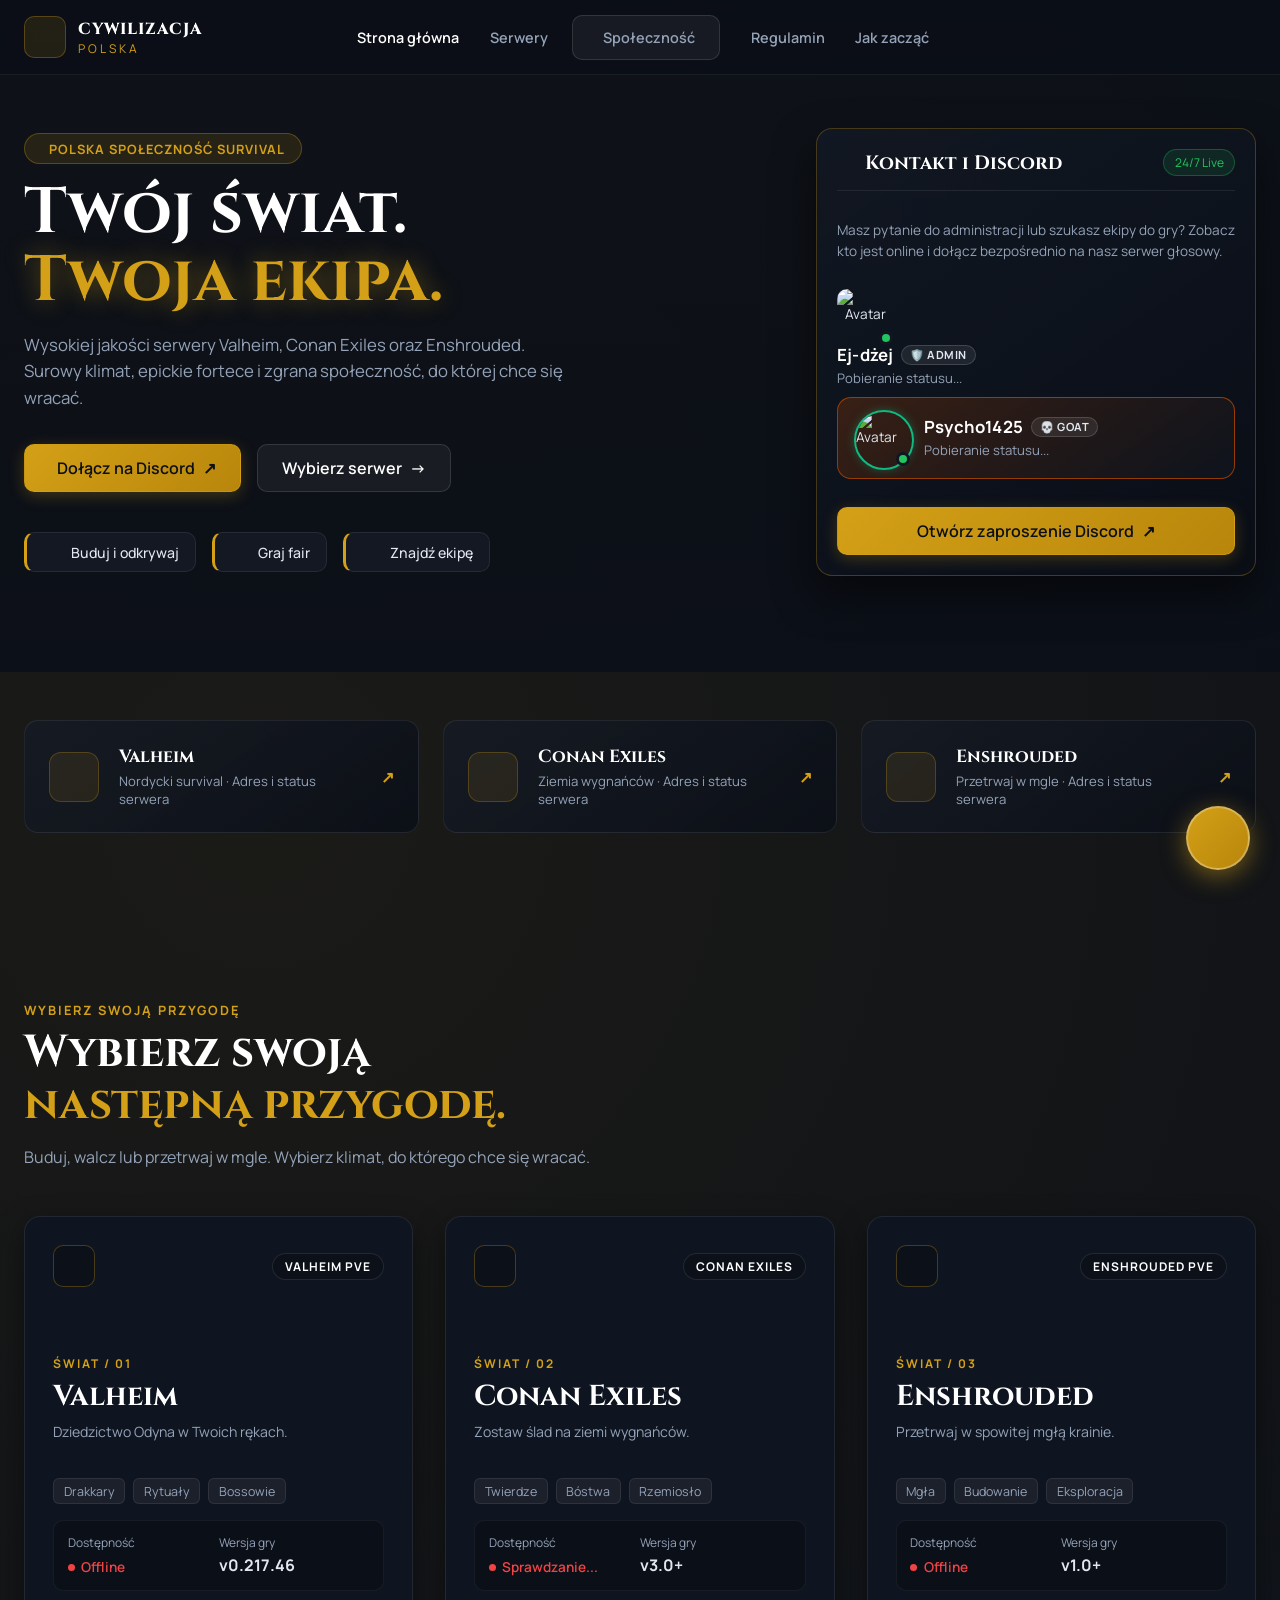
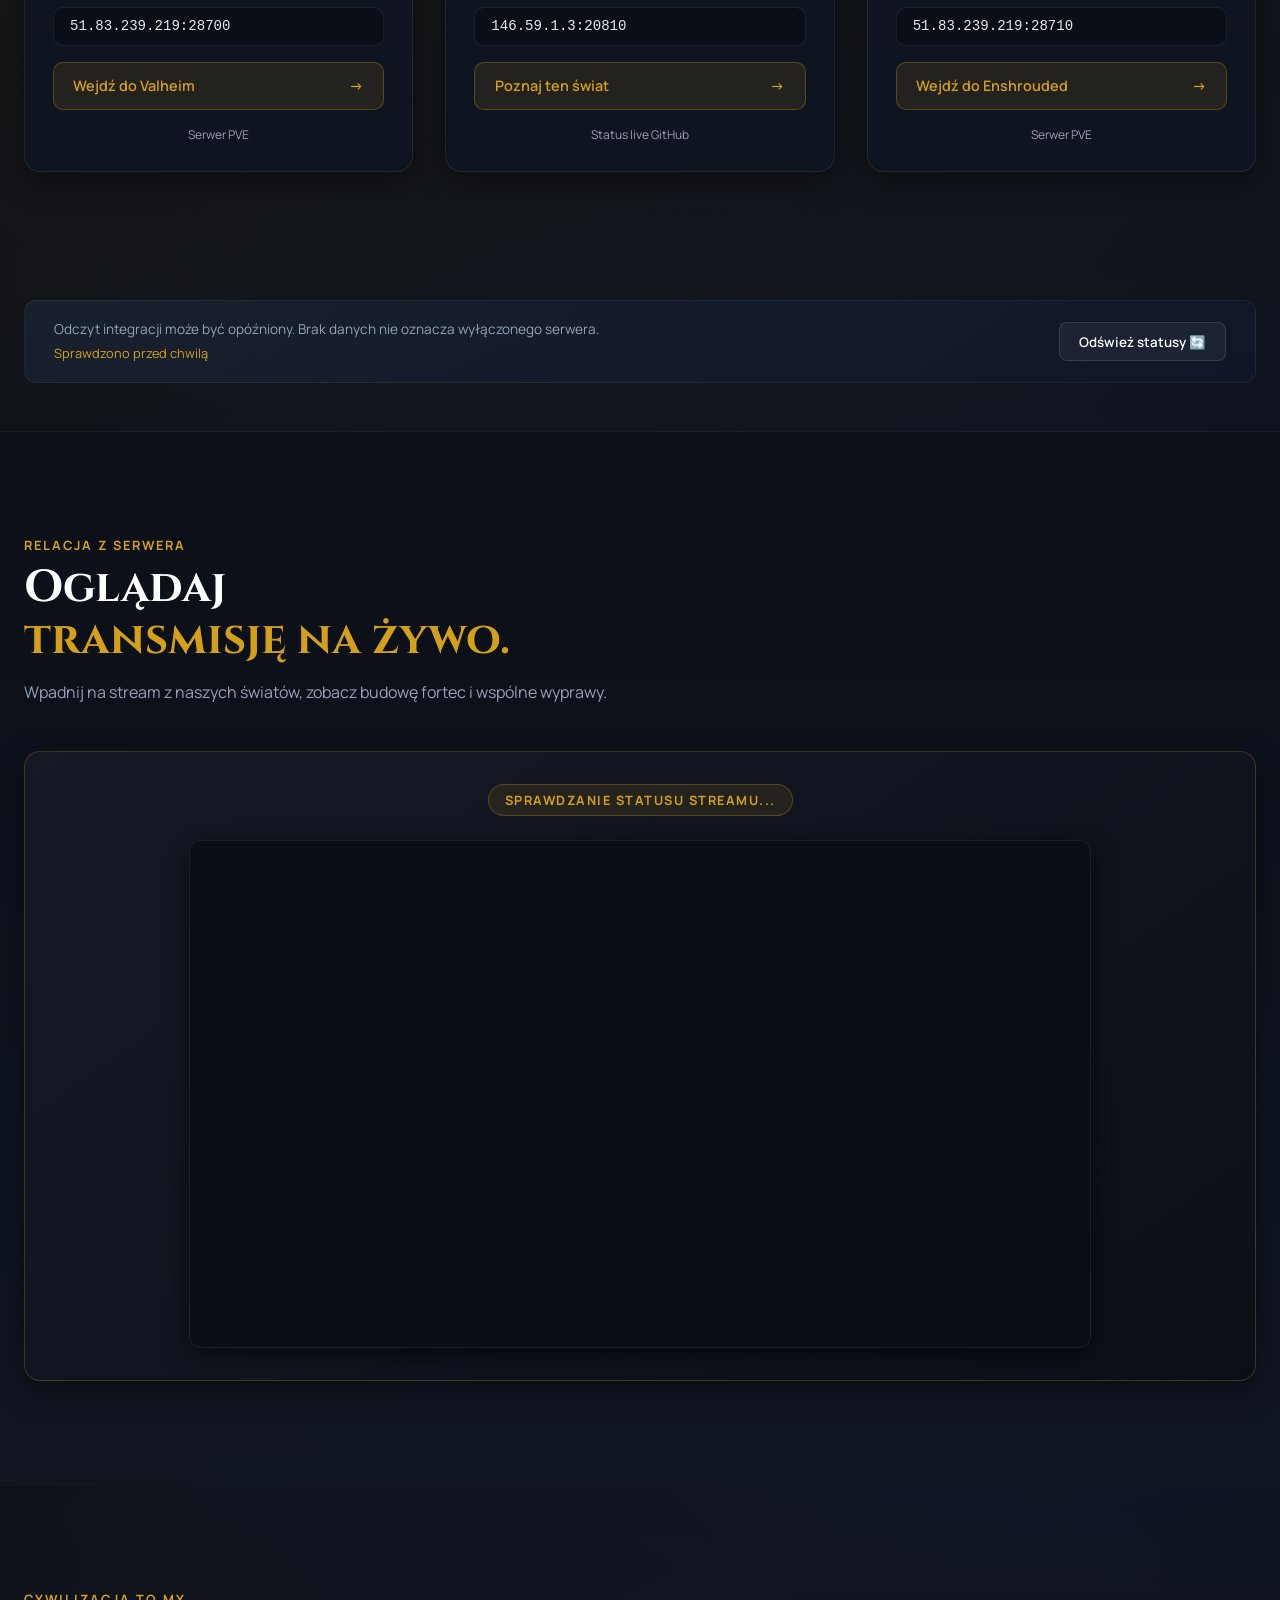
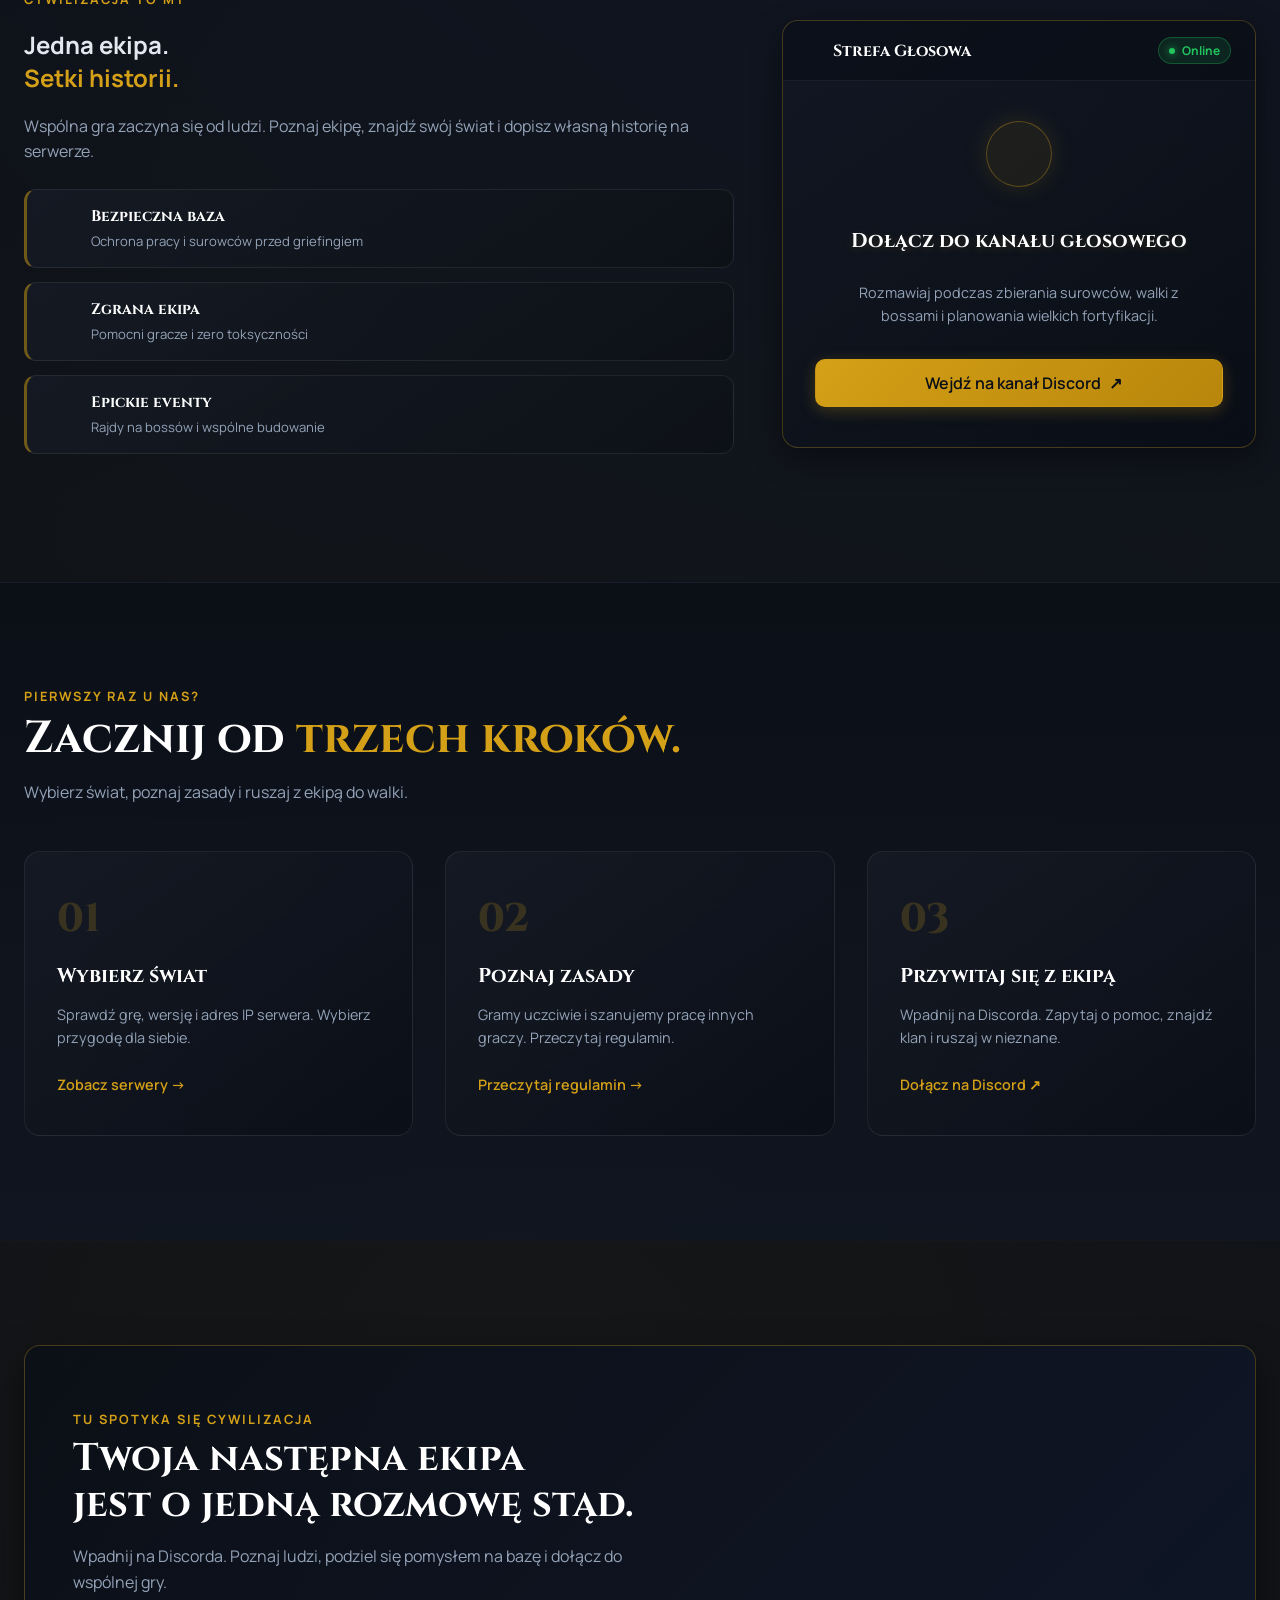
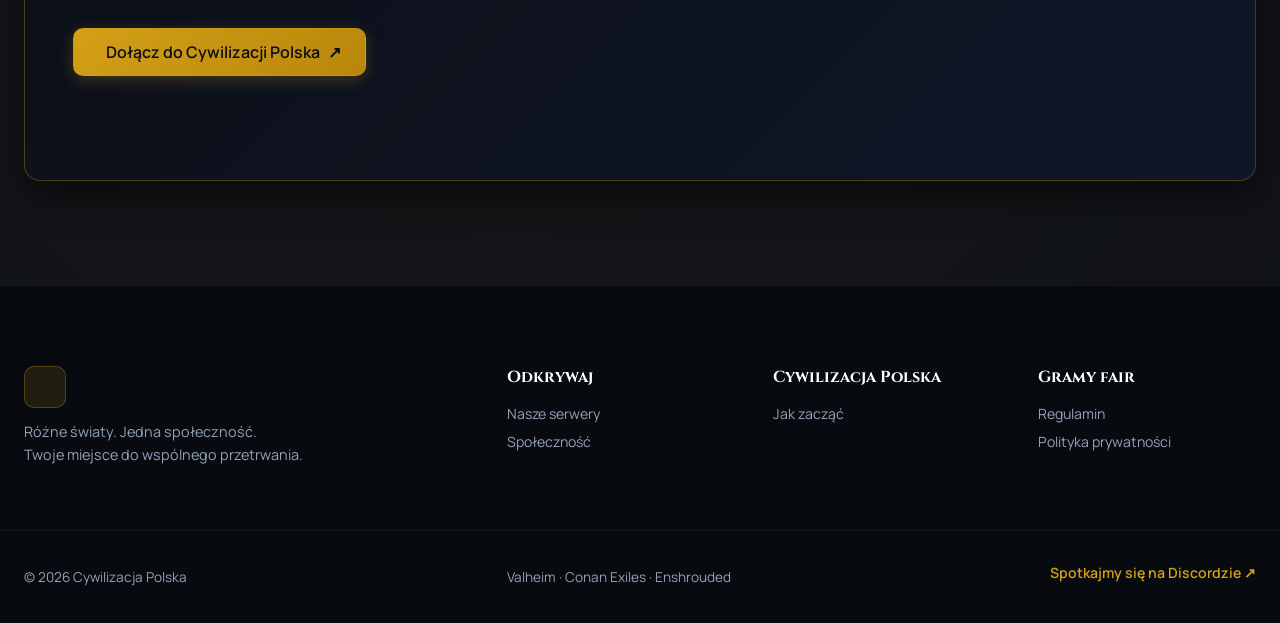
==== commit f5fee563: "Update index.html" ====
--- a/index.html
+++ b/index.html
@@ -110,7 +110,7 @@
             <div class="discord-banners-grid">
               
               <!-- GÓRA: EJ-DŻEJ (ID: 879347951506440222) -->
-              <div class="custom-card discord-custom-banner lanyard-user-box" data-user-id="879347951506440222">
+              <div class="custom-card1 discord-custom-banner lanyard-user-box" data-user-id="879347951506440222">
                 <div class="dcb-avatar-wrap">
                   <img src="https://cdn.discordapp.com/embed/avatars/0.png" alt="Avatar" class="dcb-avatar dcb-avatar-img">
                   <span class="dcb-status-dot"></span>
@@ -118,7 +118,7 @@
                 <div class="dcb-info">
                   <div class="dcb-top-row">
                     <span class="dcb-username">Ej-dżej</span>
-                    <span class="dcb-tag">💀 GOAT</span>
+                    <span class="dcb-tag">🛡️ ADMIN</span>
                   </div>
                   <div class="dcb-activity">Pobieranie statusu...</div>
                 </div>
@@ -133,7 +133,7 @@
                 <div class="dcb-info">
                   <div class="dcb-top-row">
                     <span class="dcb-username">Psycho1425</span>
-                    <span class="dcb-tag">🛡️ ADMIN</span>
+                    <span class="dcb-tag">💀 GOAT</span>
                   </div>
                   <div class="dcb-activity">Pobieranie statusu...</div>
                 </div>
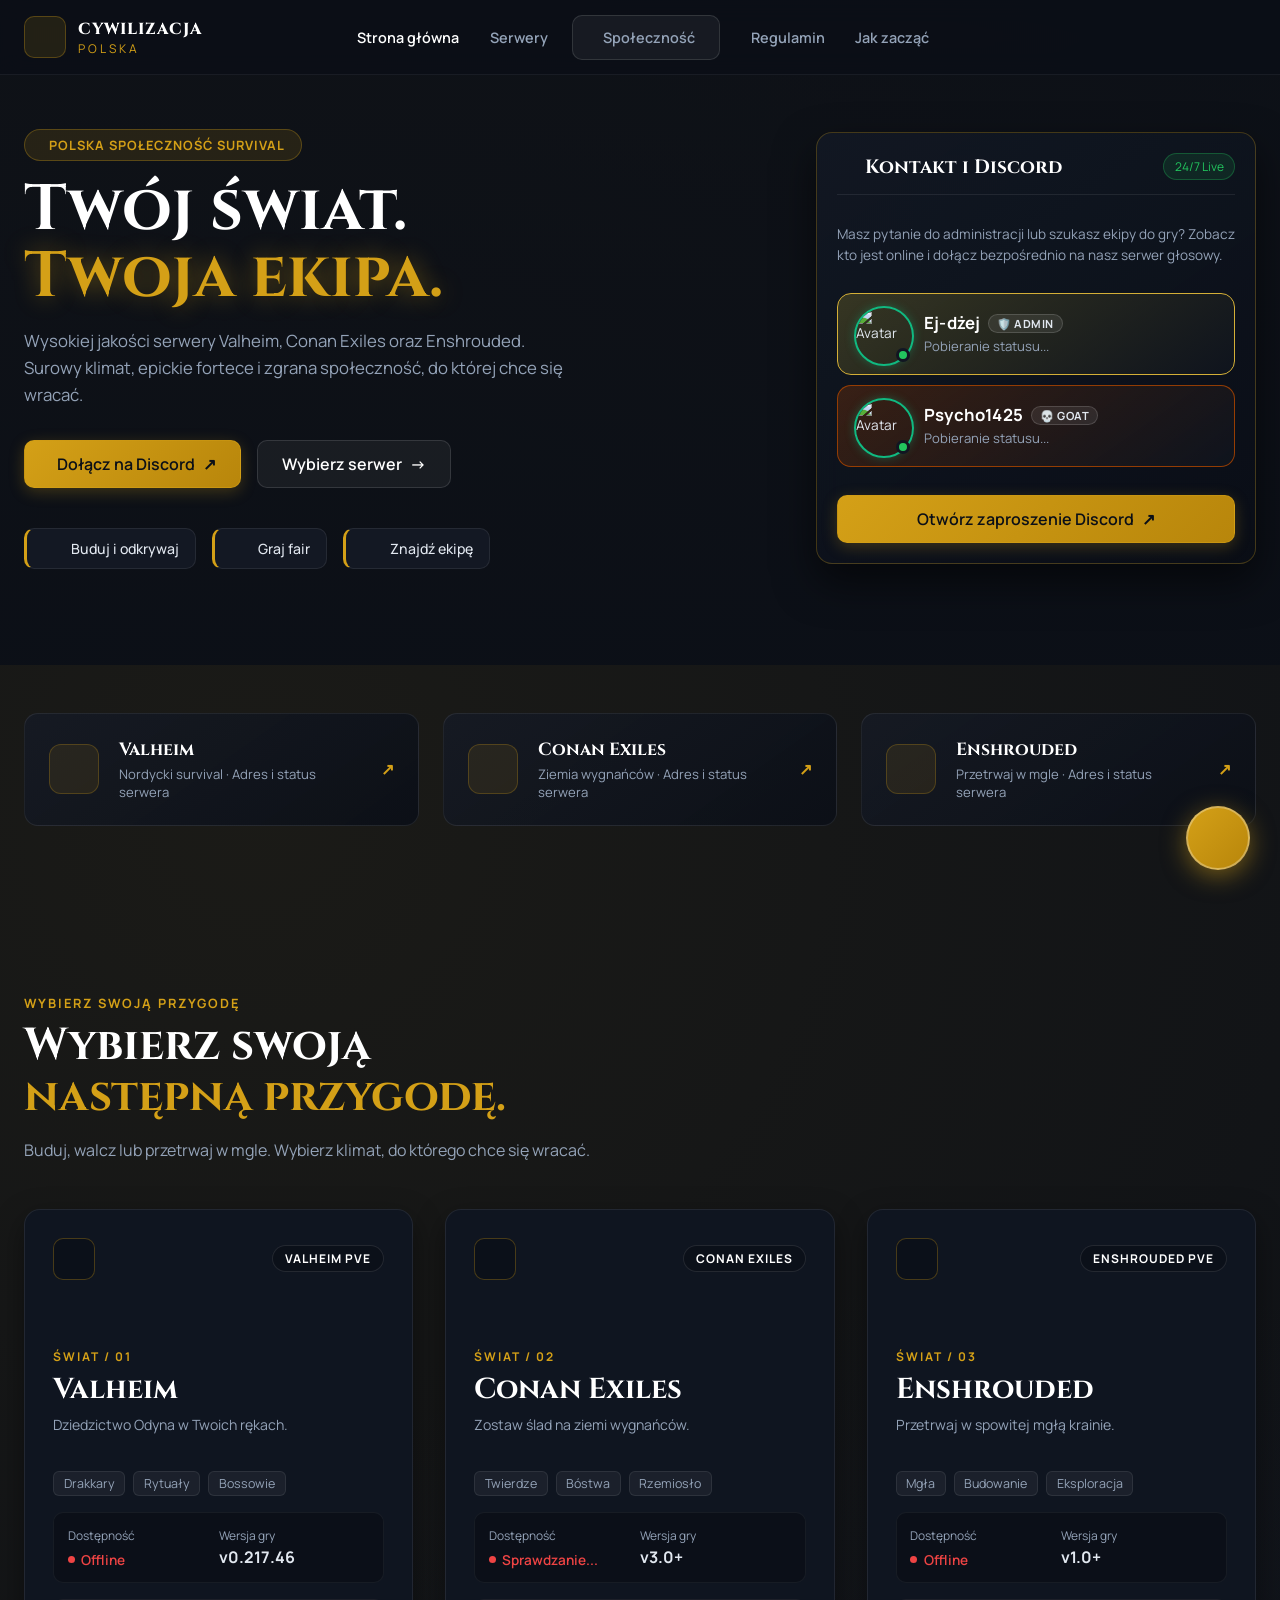
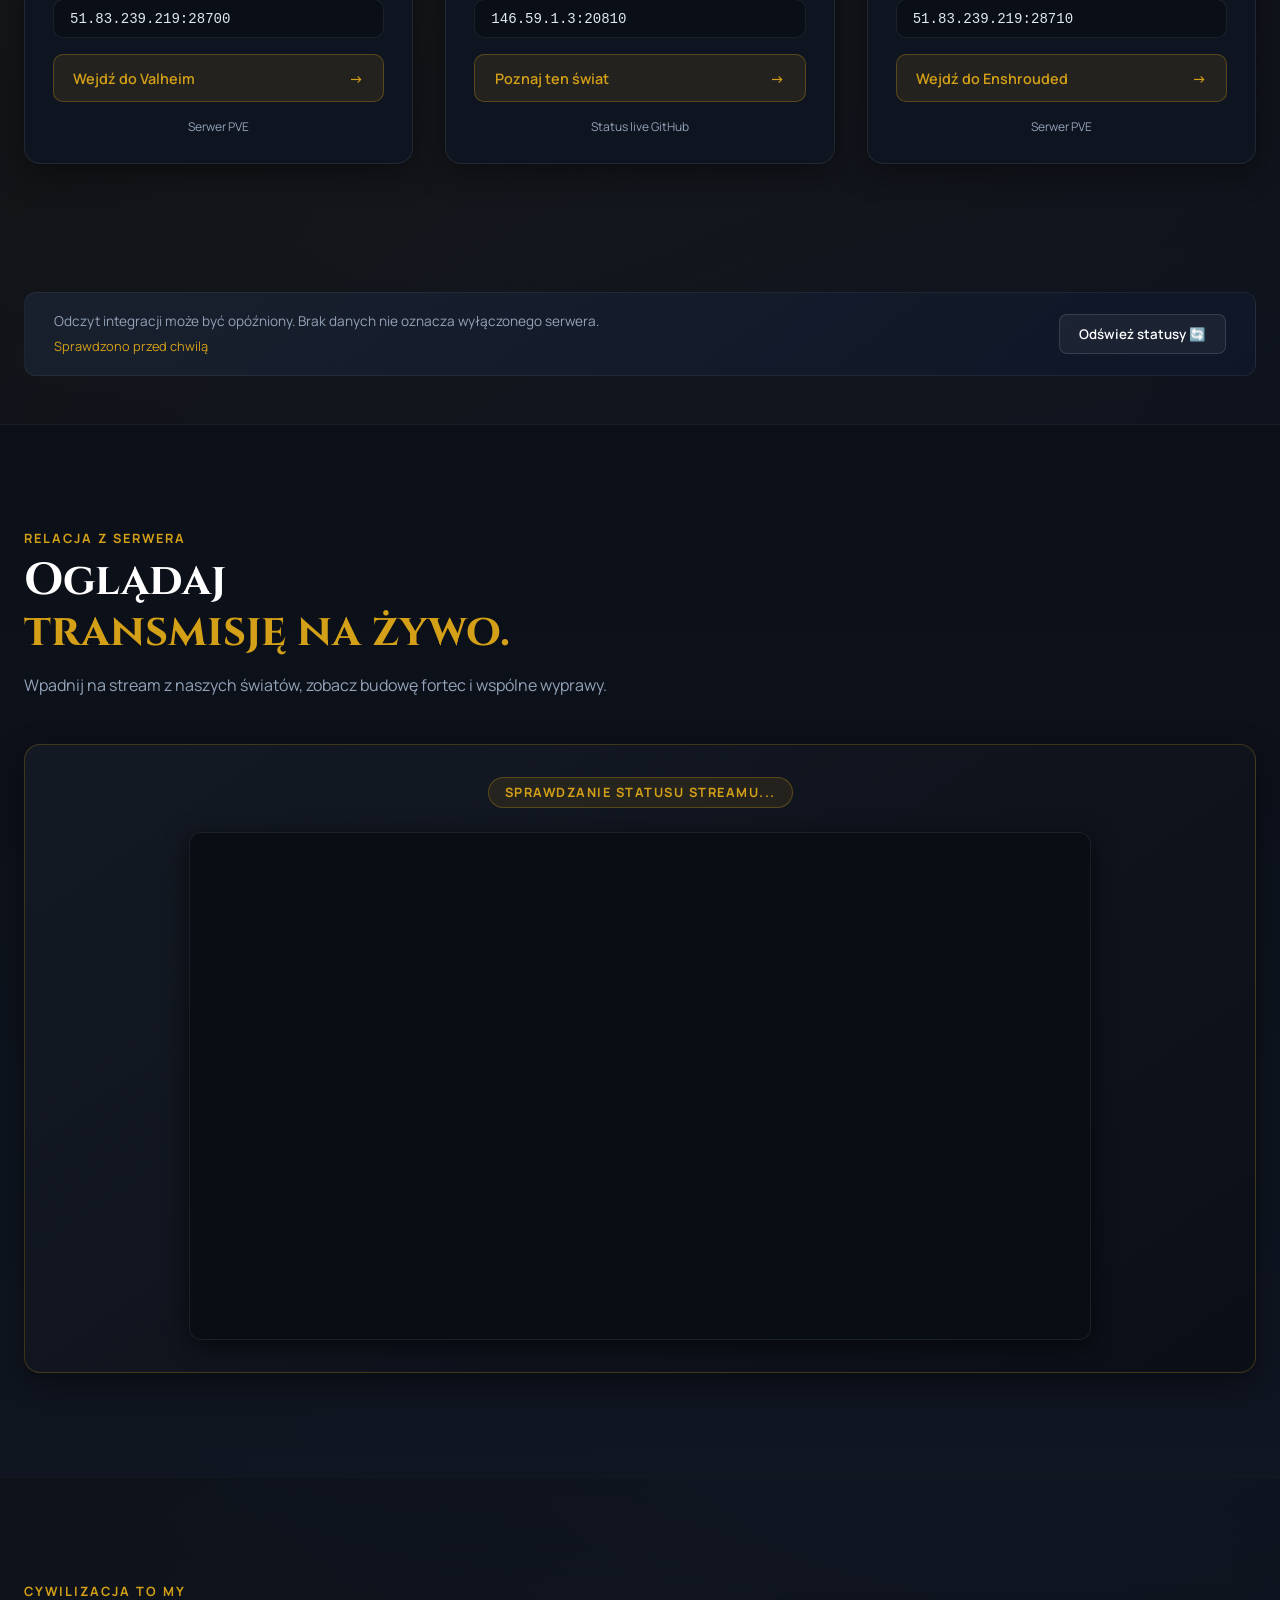
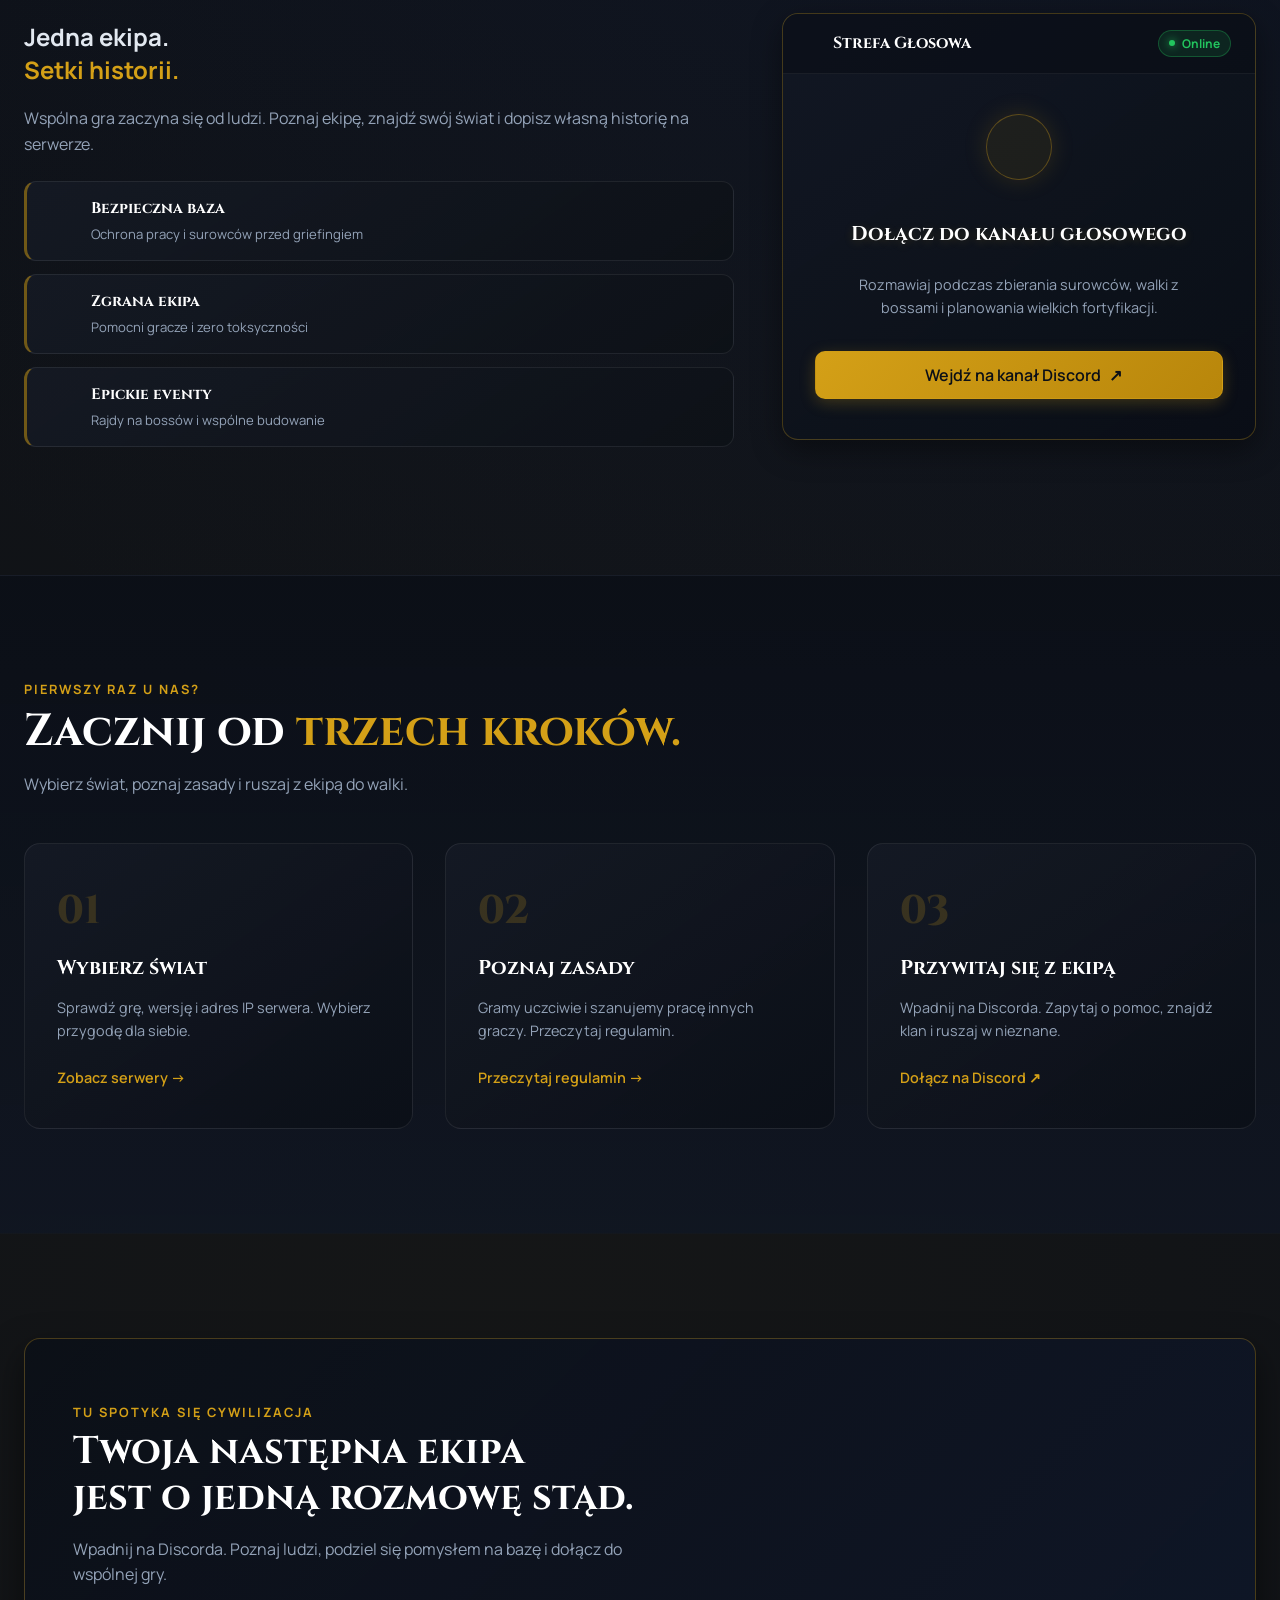
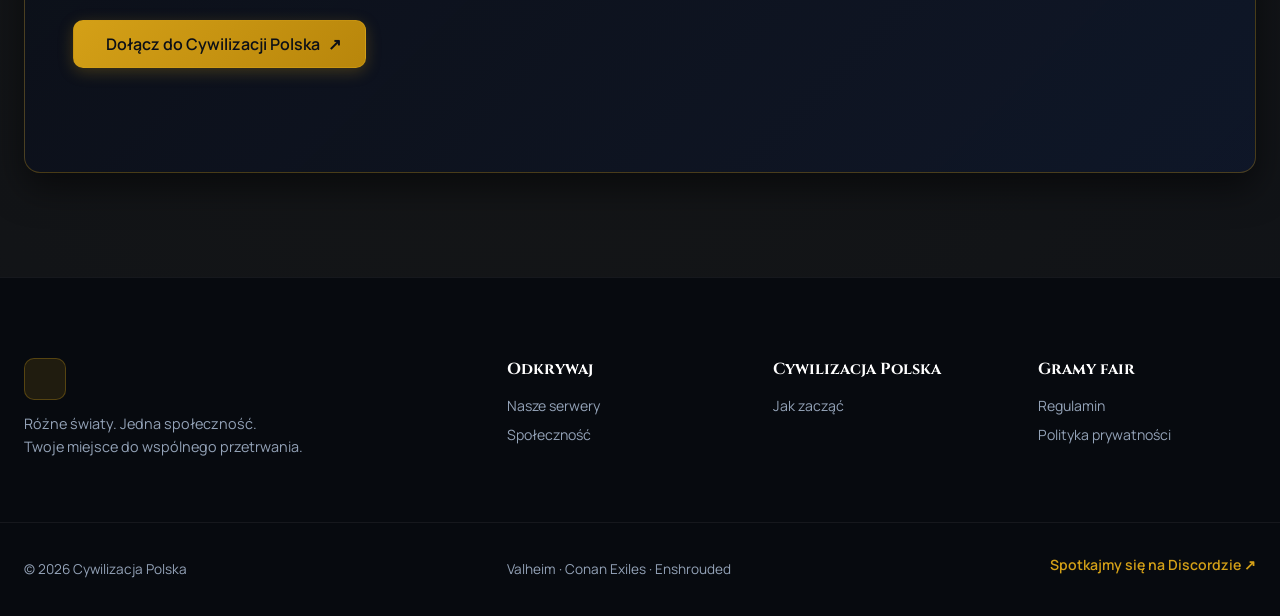
==== commit 695208d1: "dsc upd" ====
--- a/index.html
+++ b/index.html
@@ -109,7 +109,7 @@
           <div class="discord-widget-slot" id="discord-widgets-container" style="background: transparent; border: none; padding: 0;">
             <div class="discord-banners-grid">
               
-              <!-- GÓRA: EJ-DŻEJ (ID: 879347951506440222) -->
+              <!-- GÓRA: EJ-DŻEJ (ID: 879347951506440222) - ZŁOTA OBRAMÓWKA (.custom-card1) -->
               <div class="custom-card1 discord-custom-banner lanyard-user-box" data-user-id="879347951506440222">
                 <div class="dcb-avatar-wrap">
                   <img src="https://cdn.discordapp.com/embed/avatars/0.png" alt="Avatar" class="dcb-avatar dcb-avatar-img">
@@ -124,7 +124,7 @@
                 </div>
               </div>
 
-              <!-- DÓŁ: PSYCHO (ID: 634884694248259584) -->
+              <!-- DÓŁ: PSYCHO (ID: 634884694248259584) - BRĄZOWA OBRAMÓWKA (.custom-card) -->
               <div class="custom-card discord-custom-banner lanyard-user-box" data-user-id="634884694248259584">
                 <div class="dcb-avatar-wrap">
                   <img src="https://cdn.discordapp.com/embed/avatars/1.png" alt="Avatar" class="dcb-avatar dcb-avatar-img">
--- a/style.css
+++ b/style.css
@@ -325,6 +325,23 @@
   width: 100%;
 }
 
+/* ZŁOTA OBRAMÓWKA DLA GÓRNEGO KAFELKA (EJ-DŻEJ) */
+.custom-card1.discord-custom-banner {
+  display: flex !important;
+  flex-direction: row !important;
+  align-items: center !important;
+  justify-content: flex-start !important;
+  gap: 14px !important;
+  padding: 12px 16px !important;
+  background: linear-gradient(145deg, rgba(194, 176, 45, 0.22), rgba(15, 20, 30, 0.92));
+  border: 1.5px solid #d4af37;
+  border-radius: 14px !important;
+  box-sizing: border-box !important;
+  width: 100% !important;
+  text-align: left !important;
+}
+
+/* BRĄZOWA OBRAMÓWKA DLA DOLNEGO KAFELKA (PSYCHO) */
 .custom-card.discord-custom-banner {
   display: flex !important;
   flex-direction: row !important;
@@ -348,7 +365,8 @@
   flex-shrink: 0;
 }
 
-.custom-card.discord-custom-banner img.dcb-avatar {
+.custom-card.discord-custom-banner img.dcb-avatar,
+.custom-card1.discord-custom-banner img.dcb-avatar {
   width: 56px !important;
   height: 56px !important;
   border-radius: 50% !important;
